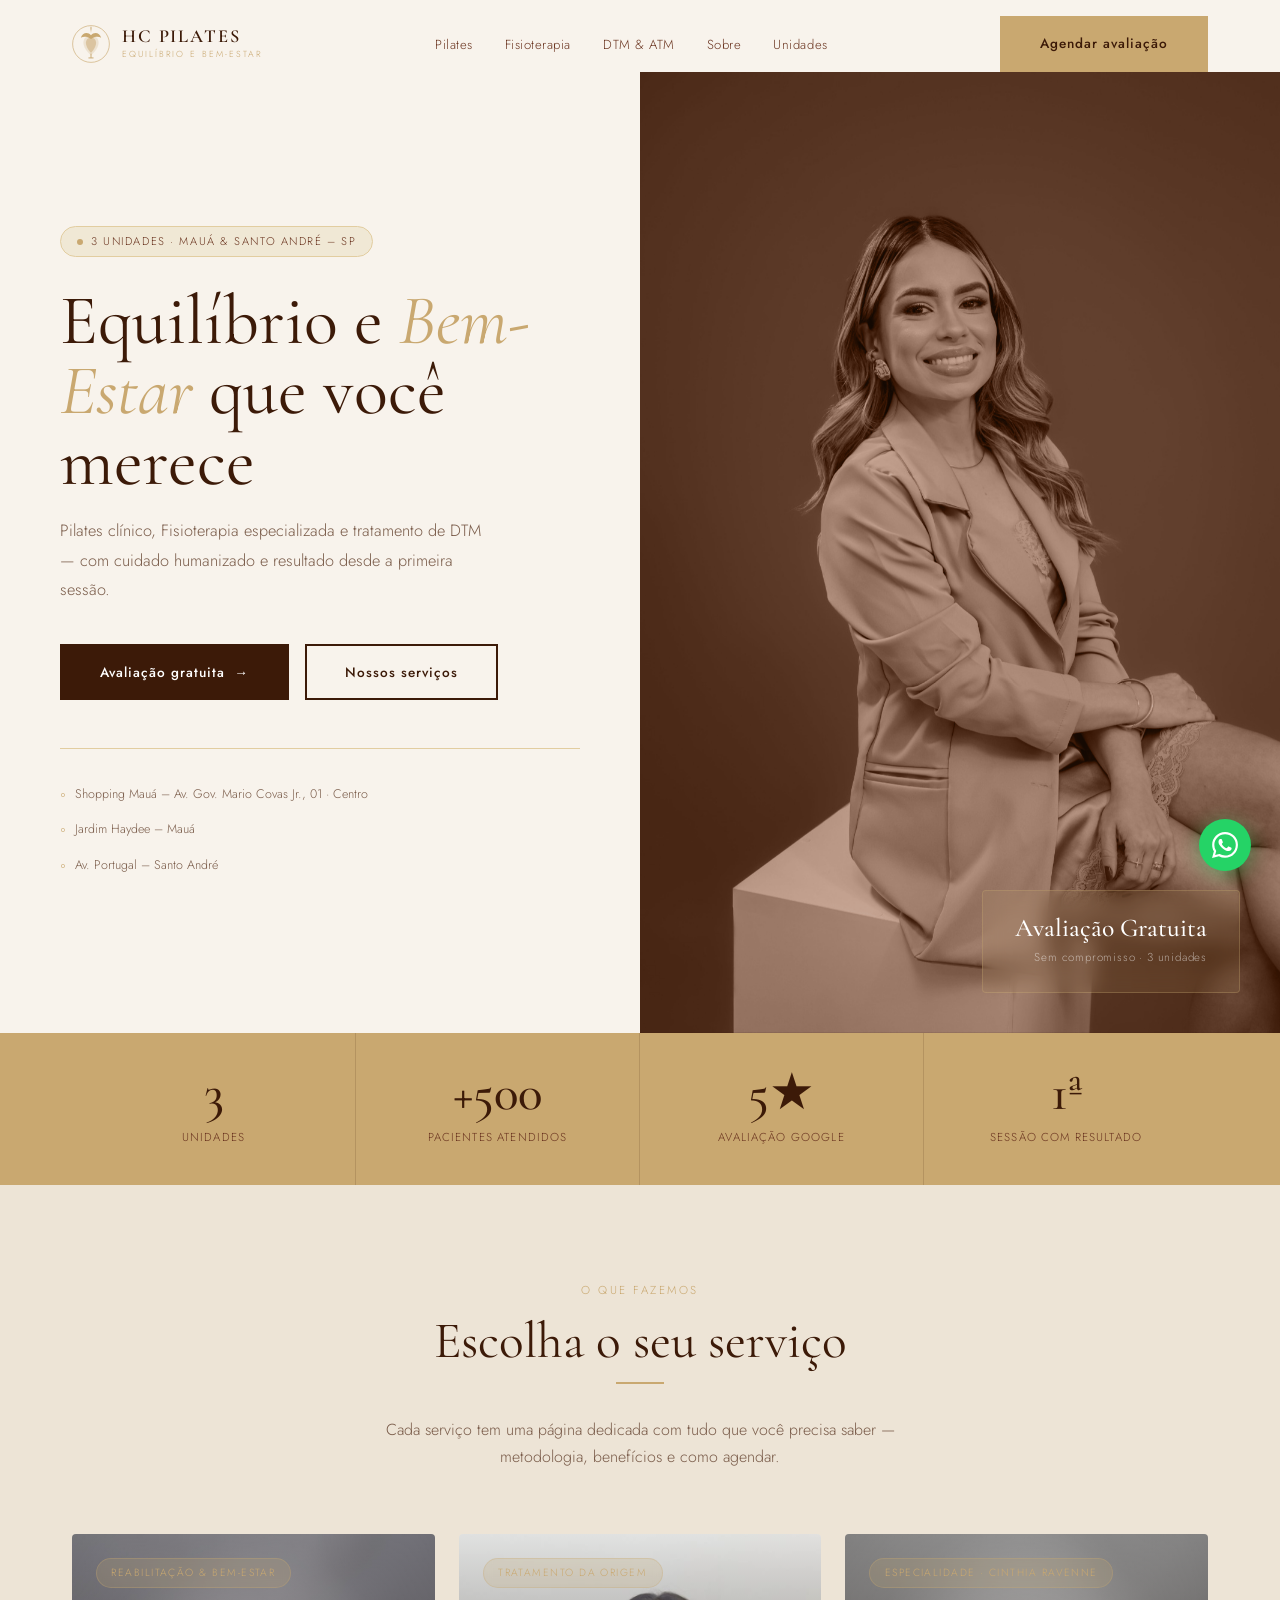
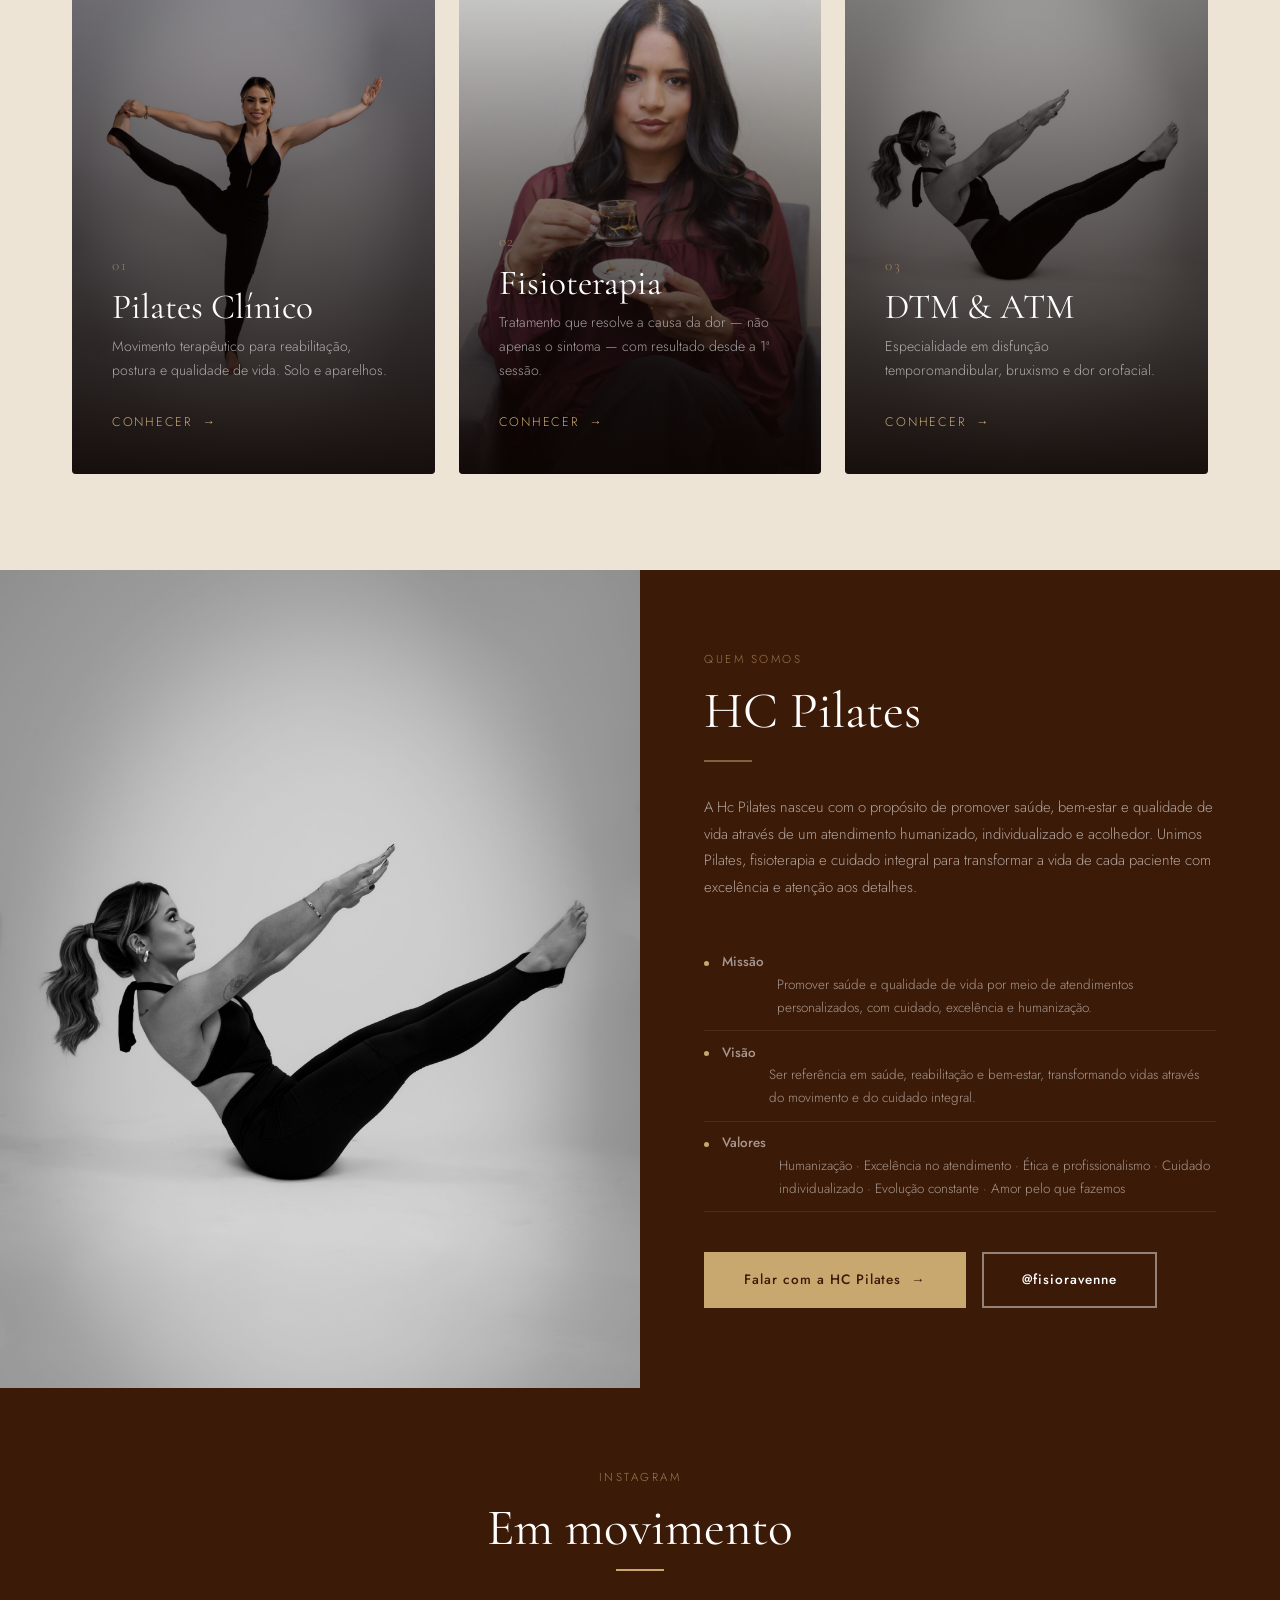
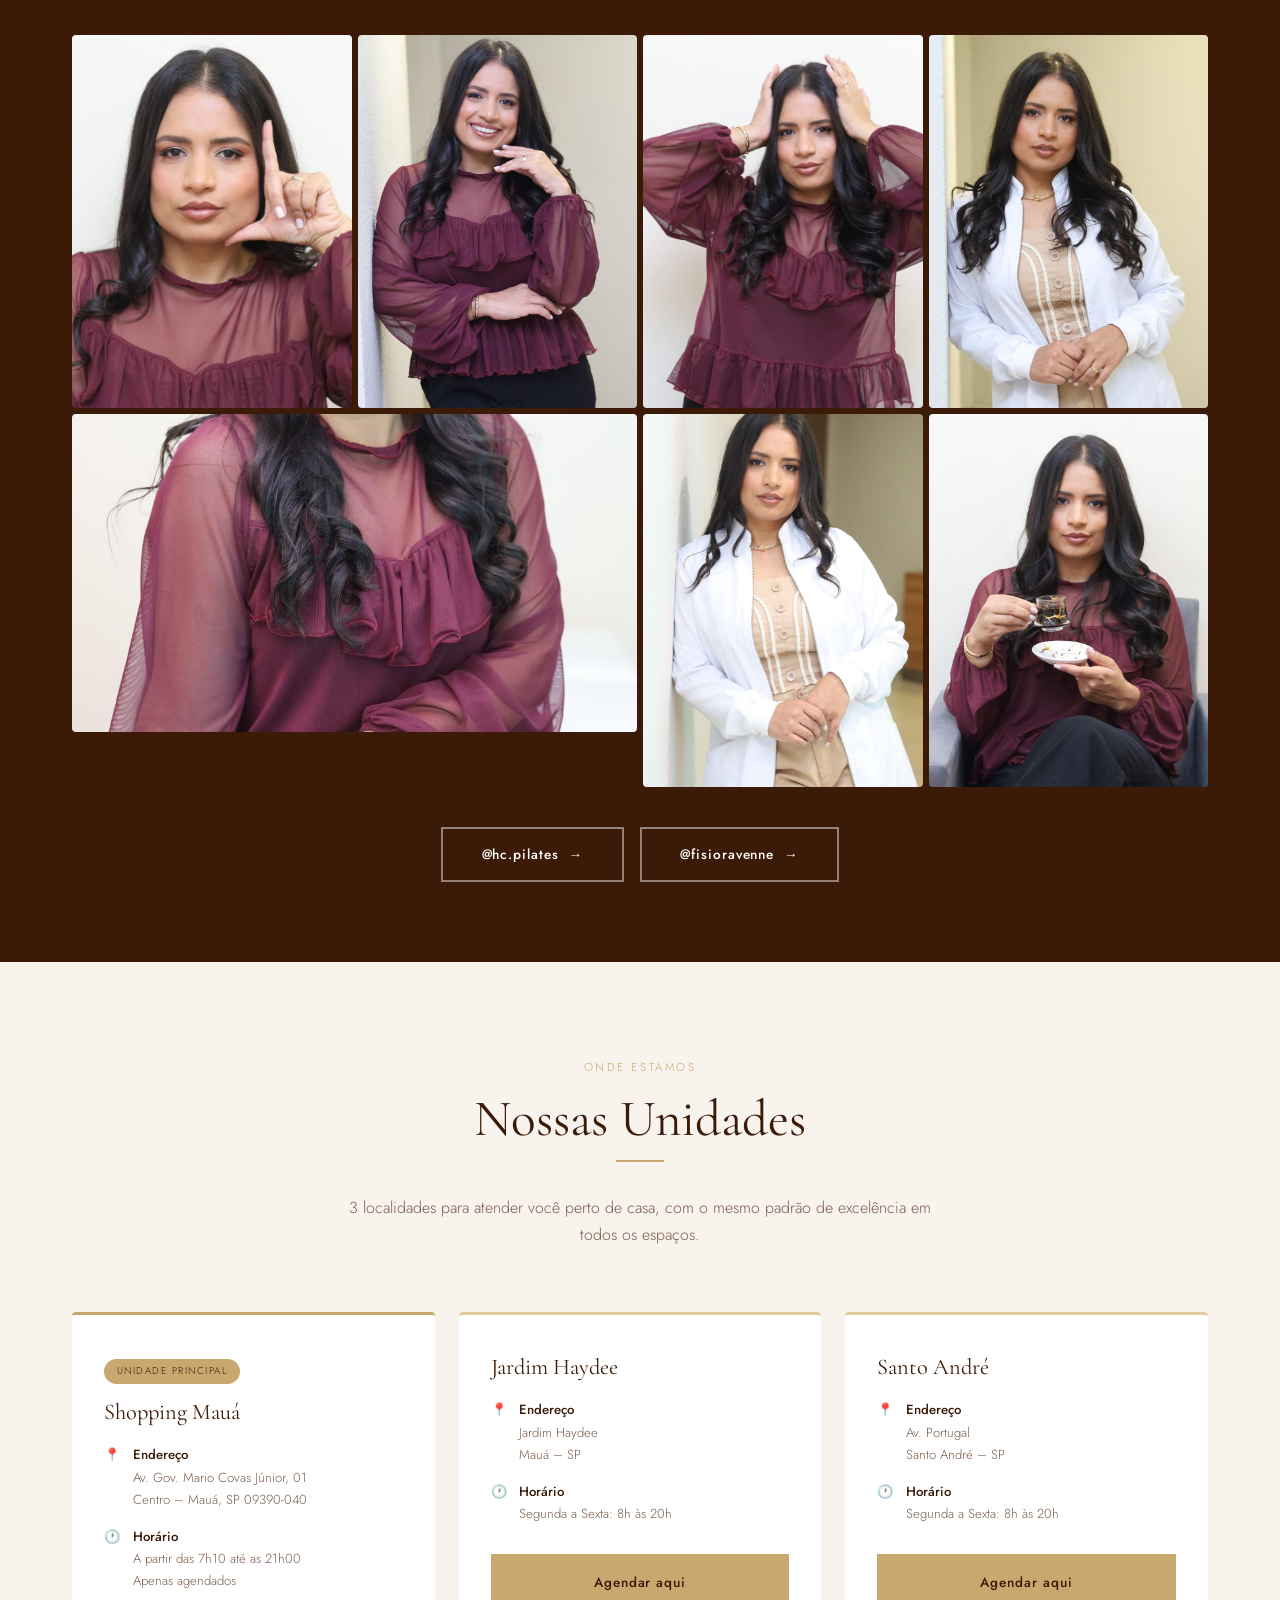
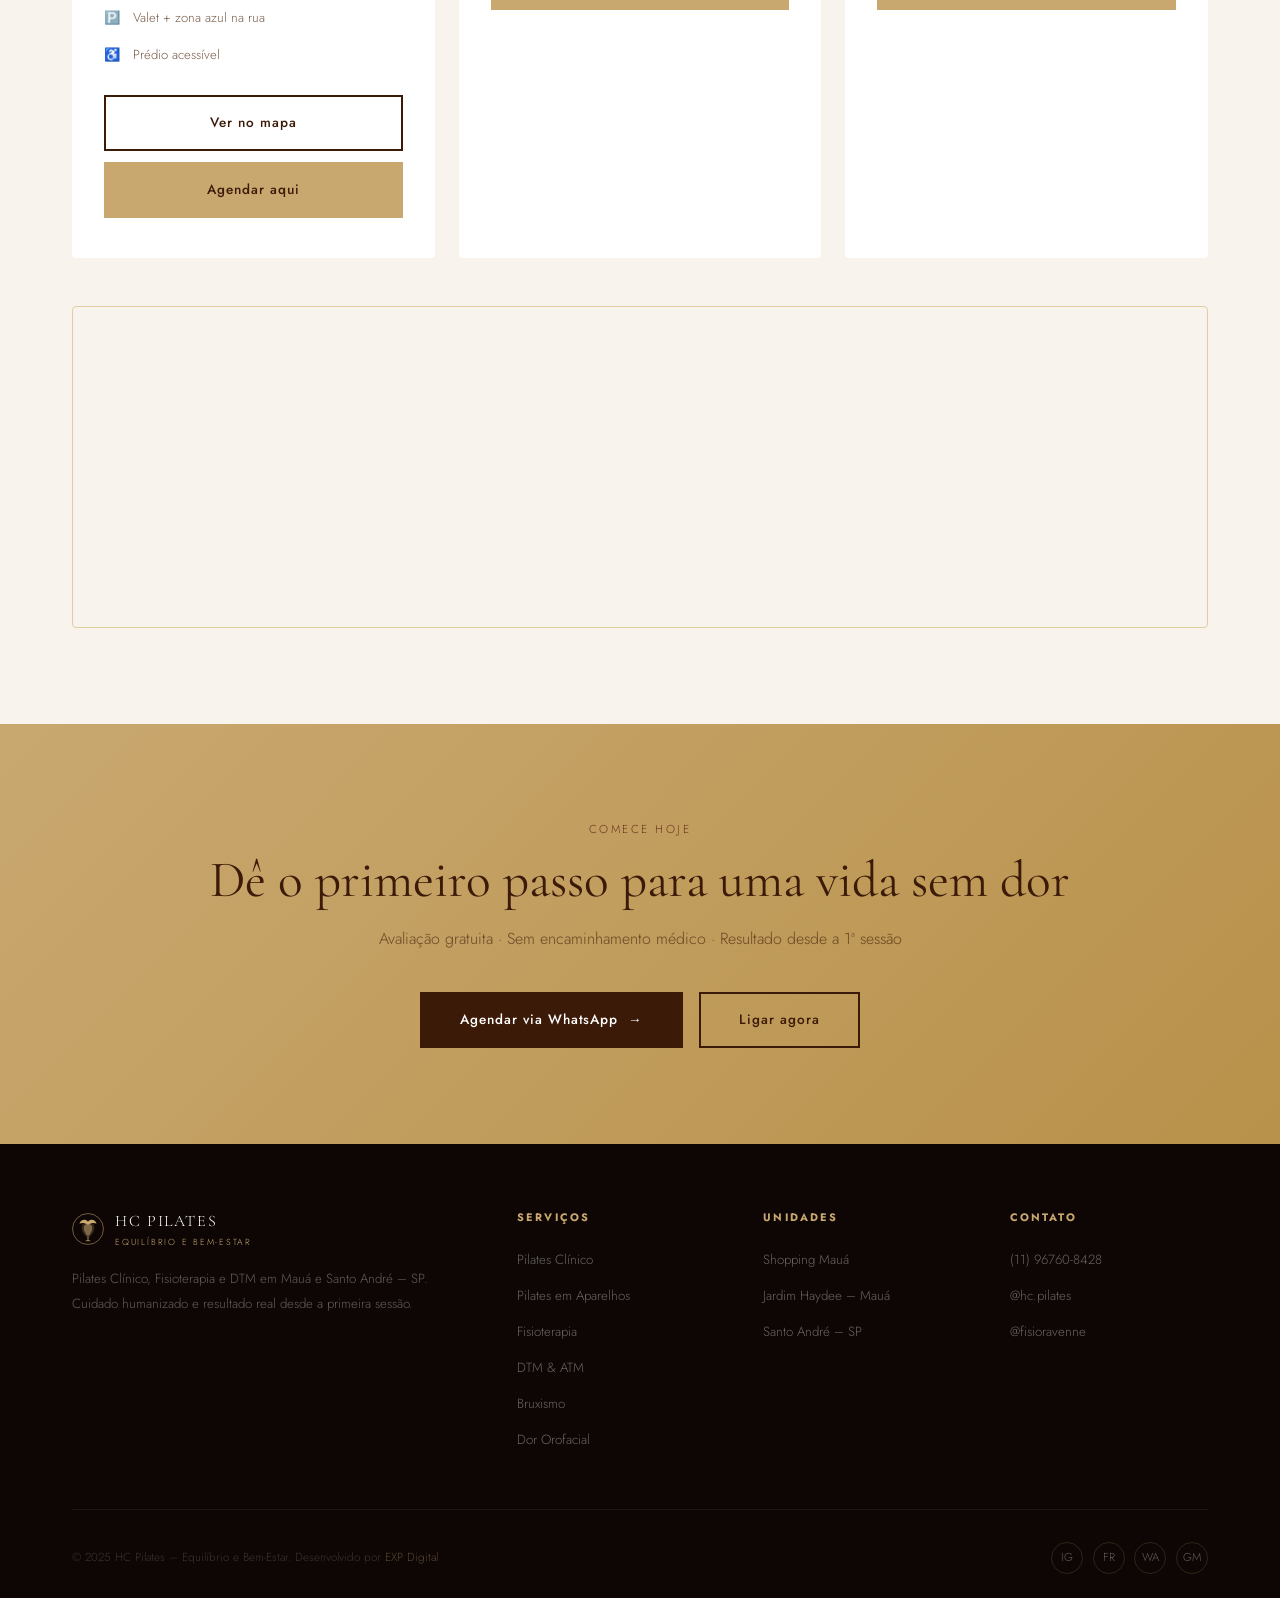
==== index.html @ 1870daf8 "Atualiza textos: Pilates Clínico, Fisio, horários e Quem Somos Co-Authored-By: Claude Sonnet 4.6 <no" ====
<!DOCTYPE html>
<html lang="pt-BR">
<head>
  <meta charset="UTF-8"/>
  <meta name="viewport" content="width=device-width, initial-scale=1.0"/>
  <title>HC Pilates – Equilíbrio e Bem-Estar | Pilates, Fisioterapia e DTM em Mauá e Santo André</title>
  <meta name="description" content="HC Pilates: Pilates clínico, Fisioterapia e tratamento de DTM e Bruxismo. 3 unidades em Mauá (Shopping e Jd. Haydee) e Santo André – SP. Avaliação gratuita."/>
  <meta name="keywords" content="pilates mauá, fisioterapia mauá, DTM mauá, bruxismo mauá, pilates shopping mauá, pilates santo andré"/>
  <link rel="preconnect" href="https://fonts.googleapis.com"/>
  <link rel="preconnect" href="https://fonts.gstatic.com" crossorigin/>
  <link href="https://fonts.googleapis.com/css2?family=Cormorant+Garamond:ital,wght@0,300;0,400;0,600;1,400&family=Jost:wght@300;400;500;600&display=swap" rel="stylesheet"/>
  <link rel="stylesheet" href="style.css"/>
  <style>
    /* HOME HERO — split screen */
    .home-hero {
      min-height: 100vh;
      display: grid;
      grid-template-columns: 1fr 1fr;
      padding-top: 72px;
    }
    .home-hero__left {
      background: var(--cream);
      display: flex;
      align-items: center;
      padding: 4rem 4rem 4rem 0;
    }
    .home-hero__left-inner { max-width: 520px; }
    .home-hero__tag {
      display: inline-flex; align-items: center; gap: .5rem;
      background: var(--gold-pale); border: 1px solid var(--gold-light);
      border-radius: 2rem; padding: .3rem 1rem;
      font-size: .7rem; letter-spacing: .14em; text-transform: uppercase;
      color: var(--brown-mid); margin-bottom: 1.8rem;
    }
    .home-hero__tag::before { content:''; width:6px; height:6px; border-radius:50%; background:var(--gold); flex-shrink:0; }
    .home-hero h1 { color: var(--brown); line-height: 1.0; margin-bottom: 1.2rem; }
    .home-hero h1 em { font-style: italic; color: var(--gold); }
    .home-hero__desc { font-size: 1.02rem; max-width: 440px; margin-bottom: 2.5rem; line-height: 1.8; }
    .home-hero__btns { display: flex; gap: 1rem; flex-wrap: wrap; margin-bottom: 3rem; }
    .home-hero__units {
      padding-top: 2rem;
      border-top: 1px solid var(--gold-light);
      display: flex; flex-direction: column; gap: .5rem;
    }
    .home-hero__unit { font-size: .78rem; color: var(--text-light); display: flex; align-items: center; gap: .6rem; }
    .home-hero__unit::before { content: '◦'; color: var(--gold); font-size: 1rem; }
    .home-hero__right {
      background: var(--brown);
      position: relative;
      overflow: hidden;
    }
    .home-hero__right img {
      width: 100%; height: 100%;
      object-fit: cover;
      object-position: top center;
      opacity: .7;
      mix-blend-mode: luminosity;
    }
    .home-hero__badge {
      position: absolute; bottom: 2.5rem; right: 2.5rem;
      background: rgba(201,168,112,.12);
      backdrop-filter: blur(10px);
      border: 1px solid rgba(201,168,112,.3);
      border-radius: var(--radius);
      padding: 1.4rem 2rem;
      text-align: right;
    }
    .home-hero__badge strong { color: var(--white); display: block; font-family: 'Cormorant Garamond', serif; font-size: 1.6rem; line-height: 1.1; }
    .home-hero__badge span { color: rgba(255,255,255,.55); font-size: .72rem; letter-spacing: .07em; }

    @media(max-width:900px) {
      .home-hero { grid-template-columns: 1fr; min-height: auto; }
      .home-hero__left { padding: 4rem 0 3rem; }
      .home-hero__right { height: 65vw; min-height: 320px; }
    }
  </style>
</head>
<body>

<!-- NAV -->
<nav id="nav">
  <div class="container nav-inner">
    <a href="index.html" class="nav-logo">
      <svg viewBox="0 0 60 60" fill="none" xmlns="http://www.w3.org/2000/svg">
        <circle cx="30" cy="30" r="29" stroke="#C9A870" stroke-width="1"/>
        <path d="M30 48C30 48 18 38 18 28c0-7 5-12 12-12s12 5 12 12c0 10-12 20-12 20z" fill="#C9A870" opacity=".22"/>
        <path d="M30 44c0 0-8-8-8-16 0-5 3.5-8 8-8s8 3 8 8c0 8-8 16-8 16z" fill="#C9A870" opacity=".5"/>
        <path d="M30 16c-5-6-14-4-16 4 4-2 10-2 16 2z" fill="#C9A870"/>
        <path d="M30 16c5-6 14-4 16 4-4-2-10-2-16 2z" fill="#C9A870"/>
        <path d="M30 13c0-5-2-9 0-11 2 2 0 6 0 11z" fill="#C9A870"/>
        <line x1="30" y1="45" x2="30" y2="52" stroke="#C9A870" stroke-width="1.5"/>
        <line x1="26" y1="52" x2="34" y2="52" stroke="#C9A870" stroke-width="1.5"/>
      </svg>
      <div>
        <span class="nav-logo-name">HC PILATES</span>
        <span class="nav-logo-tag">Equilíbrio e Bem-Estar</span>
      </div>
    </a>
    <ul class="nav-links">
      <li><a href="pilates.html"       class="nav-link">Pilates</a></li>
      <li><a href="fisioterapia.html"  class="nav-link">Fisioterapia</a></li>
      <li><a href="dtm-atm.html"       class="nav-link">DTM & ATM</a></li>
      <li><a href="#sobre"             class="nav-link">Sobre</a></li>
      <li><a href="#unidades"          class="nav-link">Unidades</a></li>
    </ul>
    <a href="https://api.whatsapp.com/send/?phone=5511967608428&text=Olá!%20Vim%20pelo%20site%20HC%20Pilates%20e%20gostaria%20de%20agendar%20uma%20avaliação." class="btn btn--gold nav-cta">Agendar avaliação</a>
    <button class="nav-hamburger" id="menuBtn" aria-label="Abrir menu">
      <span></span><span></span><span></span>
    </button>
  </div>
</nav>

<!-- MOBILE MENU -->
<div class="nav-mobile" id="mobileMenu">
  <button class="nav-mobile-close" id="menuClose">✕</button>
  <a href="pilates.html"      class="nav-link">Pilates</a>
  <a href="fisioterapia.html" class="nav-link">Fisioterapia</a>
  <a href="dtm-atm.html"      class="nav-link">DTM & ATM</a>
  <a href="#sobre"            class="nav-link" onclick="document.getElementById('mobileMenu').classList.remove('open')">Sobre</a>
  <a href="#unidades"         class="nav-link" onclick="document.getElementById('mobileMenu').classList.remove('open')">Unidades</a>
  <a href="https://api.whatsapp.com/send/?phone=5511967608428" class="btn btn--gold">Agendar avaliação</a>
</div>


<!-- HERO -->
<div class="home-hero">
  <div class="container" style="display:flex;align-items:center;">
    <div class="home-hero__left-inner">
      <div class="home-hero__tag">3 Unidades · Mauá & Santo André – SP</div>
      <h1>Equilíbrio e <em>Bem-Estar</em> que você merece</h1>
      <p class="home-hero__desc">Pilates clínico, Fisioterapia especializada e tratamento de DTM — com cuidado humanizado e resultado desde a primeira sessão.</p>
      <div class="home-hero__btns">
        <a href="https://api.whatsapp.com/send/?phone=5511967608428&text=Olá!%20Quero%20agendar%20minha%20avaliação%20gratuita%20na%20HC%20Pilates." class="btn btn--dark">Avaliação gratuita <span class="arr">→</span></a>
        <a href="#servicos" class="btn btn--outline">Nossos serviços</a>
      </div>
      <div class="home-hero__units">
        <span class="home-hero__unit">Shopping Mauá – Av. Gov. Mario Covas Jr., 01 · Centro</span>
        <span class="home-hero__unit">Jardim Haydee – Mauá</span>
        <span class="home-hero__unit">Av. Portugal – Santo André</span>
      </div>
    </div>
  </div>
  <div class="home-hero__right">
    <img src="fotos/cinthia-pose-equilíbrio.jpg" alt="Cinthia Ravenne – HC Pilates"/>
    <div class="home-hero__badge">
      <strong>Avaliação Gratuita</strong>
      <span>Sem compromisso · 3 unidades</span>
    </div>
  </div>
</div>


<!-- STATS STRIP -->
<div class="stats-strip">
  <div class="container">
    <div class="stats-inner">
      <div class="stat"><strong>3</strong><span>Unidades</span></div>
      <div class="stat"><strong>+500</strong><span>Pacientes atendidos</span></div>
      <div class="stat"><strong>5★</strong><span>Avaliação Google</span></div>
      <div class="stat"><strong>1ª</strong><span>Sessão com resultado</span></div>
    </div>
  </div>
</div>


<!-- SERVIÇOS -->
<section id="servicos" style="background:var(--cream-dark);">
  <div class="container">
    <div class="sec-header sec-header--center">
      <span class="label">O que fazemos</span>
      <h2>Escolha o seu serviço</h2>
      <div class="divider divider--center"></div>
      <p>Cada serviço tem uma página dedicada com tudo que você precisa saber — metodologia, benefícios e como agendar.</p>
    </div>
    <div class="svc-cards">

      <a href="pilates.html" class="svc-card">
        <div class="svc-card__bg" style="background-image:url('fotos/cinthia-pose-barco-pb.jpg')"></div>
        <div class="svc-card__overlay"></div>
        <span class="svc-card__tag">Reabilitação & Bem-Estar</span>
        <div class="svc-card__body">
          <span class="svc-card__num">01</span>
          <h3>Pilates Clínico</h3>
          <p>Movimento terapêutico para reabilitação, postura e qualidade de vida. Solo e aparelhos.</p>
          <span class="svc-card__cta">Conhecer <span>→</span></span>
        </div>
      </a>

      <a href="fisioterapia.html" class="svc-card">
        <div class="svc-card__bg" style="background-image:url('fotos/cinthia-07.jpg')"></div>
        <div class="svc-card__overlay"></div>
        <span class="svc-card__tag">Tratamento da Origem</span>
        <div class="svc-card__body">
          <span class="svc-card__num">02</span>
          <h3>Fisioterapia</h3>
          <p>Tratamento que resolve a causa da dor — não apenas o sintoma — com resultado desde a 1ª sessão.</p>
          <span class="svc-card__cta">Conhecer <span>→</span></span>
        </div>
      </a>

      <a href="dtm-atm.html" class="svc-card">
        <div class="svc-card__bg" style="background-image:url('fotos/cinthia-retrato-profissional.jpg')"></div>
        <div class="svc-card__overlay"></div>
        <span class="svc-card__tag">Especialidade · Cinthia Ravenne</span>
        <div class="svc-card__body">
          <span class="svc-card__num">03</span>
          <h3>DTM & ATM</h3>
          <p>Especialidade em disfunção temporomandibular, bruxismo e dor orofacial.</p>
          <span class="svc-card__cta">Conhecer <span>→</span></span>
        </div>
      </a>

    </div>
  </div>
</section>


<!-- QUEM SOMOS -->
<section id="sobre" style="padding:0;">
  <div class="about-split">
    <div class="about-split__photo" style="background-image:url('fotos/cinthia-retrato-profissional.jpg'); min-height:600px;"></div>
    <div class="about-split__text">
      <span class="label">Quem somos</span>
      <h2>HC Pilates</h2>
      <div class="divider divider--white"></div>
      <p>A Hc Pilates nasceu com o propósito de promover saúde, bem-estar e qualidade de vida através de um atendimento humanizado, individualizado e acolhedor. Unimos Pilates, fisioterapia e cuidado integral para transformar a vida de cada paciente com excelência e atenção aos detalhes.</p>
      <div class="about-split__creds">
        <div class="cred"><strong>Missão</strong><br/>Promover saúde e qualidade de vida por meio de atendimentos personalizados, com cuidado, excelência e humanização.</div>
        <div class="cred"><strong>Visão</strong><br/>Ser referência em saúde, reabilitação e bem-estar, transformando vidas através do movimento e do cuidado integral.</div>
        <div class="cred"><strong>Valores</strong><br/>Humanização · Excelência no atendimento · Ética e profissionalismo · Cuidado individualizado · Evolução constante · Amor pelo que fazemos</div>
      </div>
      <div class="about-split__btns">
        <a href="https://api.whatsapp.com/send/?phone=5511967608428&text=Olá!%20Quero%20saber%20mais%20sobre%20a%20HC%20Pilates." class="btn btn--gold">Falar com a HC Pilates <span class="arr">→</span></a>
        <a href="https://www.instagram.com/fisioravenne/" target="_blank" class="btn btn--outline-white">@fisioravenne</a>
      </div>
    </div>
  </div>
</section>


<!-- GALERIA -->
<section style="background:var(--brown); padding:5rem 0;">
  <div class="container">
    <div class="sec-header sec-header--center sec-header--white">
      <span class="label">Instagram</span>
      <h2>Em movimento</h2>
      <div class="divider divider--center"></div>
    </div>
    <div class="gallery-grid">
      <div class="g-item"><img src="fotos/cinthia-01.jpg" alt="HC Pilates"/></div>
      <div class="g-item"><img src="fotos/cinthia-02.jpg" alt="HC Pilates"/></div>
      <div class="g-item"><img src="fotos/cinthia-03.jpg" alt="HC Pilates"/></div>
      <div class="g-item"><img src="fotos/cinthia-04.jpg" alt="HC Pilates"/></div>
      <div class="g-item g-item--wide"><img src="fotos/cinthia-05.jpg" alt="HC Pilates"/></div>
      <div class="g-item"><img src="fotos/cinthia-06.jpg" alt="HC Pilates"/></div>
      <div class="g-item"><img src="fotos/cinthia-07.jpg" alt="HC Pilates"/></div>
    </div>
    <div style="text-align:center;margin-top:2.5rem;display:flex;justify-content:center;gap:1rem;flex-wrap:wrap;">
      <a href="https://www.instagram.com/hc.pilates/" target="_blank" class="btn btn--outline-white">@hc.pilates <span class="arr">→</span></a>
      <a href="https://www.instagram.com/fisioravenne/" target="_blank" class="btn btn--outline-white">@fisioravenne <span class="arr">→</span></a>
    </div>
  </div>
</section>


<!-- UNIDADES -->
<section id="unidades" style="background:var(--cream);">
  <div class="container">
    <div class="sec-header sec-header--center">
      <span class="label">Onde estamos</span>
      <h2>Nossas Unidades</h2>
      <div class="divider divider--center"></div>
      <p>3 localidades para atender você perto de casa, com o mesmo padrão de excelência em todos os espaços.</p>
    </div>
    <div class="units-grid">

      <div class="unit-card unit-card--main">
        <div class="unit-badge">Unidade Principal</div>
        <h3>Shopping Mauá</h3>
        <div class="unit-detail">
          <span class="unit-detail-icon">📍</span>
          <div>
            <strong>Endereço</strong>
            <span>Av. Gov. Mario Covas Júnior, 01<br/>Centro – Mauá, SP  09390-040</span>
          </div>
        </div>
        <div class="unit-detail">
          <span class="unit-detail-icon">🕐</span>
          <div><strong>Horário</strong><span>A partir das 7h10 até as 21h00<br/>Apenas agendados</span></div>
        </div>
        <div class="unit-detail">
          <span class="unit-detail-icon">🅿️</span>
          <div><span>Valet + zona azul na rua</span></div>
        </div>
        <div class="unit-detail">
          <span class="unit-detail-icon">♿</span>
          <div><span>Prédio acessível</span></div>
        </div>
        <div class="unit-btns">
          <a href="https://www.google.com/maps?q=Av.+Gov.+Mario+Covas+J%C3%BAnior,+01+-+Centro,+Mau%C3%A1+-+SP,+09390-040" target="_blank" class="btn btn--outline">Ver no mapa</a>
          <a href="https://api.whatsapp.com/send/?phone=5511967608428&text=Olá!%20Quero%20agendar%20na%20unidade%20Shopping%20Mauá." class="btn btn--gold">Agendar aqui</a>
        </div>
      </div>

      <div class="unit-card">
        <h3>Jardim Haydee</h3>
        <div class="unit-detail">
          <span class="unit-detail-icon">📍</span>
          <div><strong>Endereço</strong><span>Jardim Haydee<br/>Mauá – SP</span></div>
        </div>
        <div class="unit-detail">
          <span class="unit-detail-icon">🕐</span>
          <div><strong>Horário</strong><span>Segunda a Sexta: 8h às 20h</span></div>
        </div>
        <div class="unit-btns">
          <a href="https://api.whatsapp.com/send/?phone=5511967608428&text=Olá!%20Quero%20agendar%20na%20unidade%20Jardim%20Haydee%20-%20Mauá." class="btn btn--gold">Agendar aqui</a>
        </div>
      </div>

      <div class="unit-card">
        <h3>Santo André</h3>
        <div class="unit-detail">
          <span class="unit-detail-icon">📍</span>
          <div><strong>Endereço</strong><span>Av. Portugal<br/>Santo André – SP</span></div>
        </div>
        <div class="unit-detail">
          <span class="unit-detail-icon">🕐</span>
          <div><strong>Horário</strong><span>Segunda a Sexta: 8h às 20h</span></div>
        </div>
        <div class="unit-btns">
          <a href="https://api.whatsapp.com/send/?phone=5511967608428&text=Olá!%20Quero%20agendar%20na%20unidade%20de%20Santo%20André." class="btn btn--gold">Agendar aqui</a>
        </div>
      </div>

    </div>

    <!-- Mapa -->
    <div style="margin-top:3rem;border-radius:var(--radius);overflow:hidden;border:1px solid var(--gold-light);">
      <iframe src="https://www.google.com/maps/embed?pb=!1m18!1m12!1m3!1d3653.5!2d-46.4617!3d-23.6675!2m3!1f0!2f0!3f0!3m2!1i1024!2i768!4f13.1!3m3!1m2!1s0x94ce64bc3d8a0001%3A0x0!2sAv.+Gov.+Mario+Covas+J%C3%BAnior%2C+01+-+Centro%2C+Mau%C3%A1+-+SP!5e0!3m2!1spt-BR!2sbr!4v1620000000000!5m2!1spt-BR!2sbr"
        width="100%" height="320" style="border:none;display:block;" allowfullscreen loading="lazy" title="HC Pilates – Shopping Mauá"></iframe>
    </div>
  </div>
</section>


<!-- CTA -->
<div class="cta-banner cta-banner--gold">
  <div class="container">
    <span class="label" style="color:var(--brown-mid);text-align:center;display:block;">Comece hoje</span>
    <h2>Dê o primeiro passo para uma vida sem dor</h2>
    <p>Avaliação gratuita · Sem encaminhamento médico · Resultado desde a 1ª sessão</p>
    <div class="cta-btns">
      <a href="https://api.whatsapp.com/send/?phone=5511967608428&text=Olá!%20Quero%20agendar%20minha%20avaliação%20gratuita%20na%20HC%20Pilates." class="btn btn--dark">Agendar via WhatsApp <span class="arr">→</span></a>
      <a href="tel:+5511967608428" class="btn btn--outline">Ligar agora</a>
    </div>
  </div>
</div>


<!-- FOOTER -->
<footer>
  <div class="container">
    <div class="footer-top">
      <div class="footer-brand">
        <div style="display:flex;align-items:center;gap:.7rem;">
          <svg width="32" height="32" viewBox="0 0 60 60" fill="none"><circle cx="30" cy="30" r="29" stroke="#C9A870" stroke-width="1"/><path d="M30 48C30 48 18 38 18 28c0-7 5-12 12-12s12 5 12 12c0 10-12 20-12 20z" fill="#C9A870" opacity=".22"/><path d="M30 44c0 0-8-8-8-16 0-5 3.5-8 8-8s8 3 8 8c0 8-8 16-8 16z" fill="#C9A870" opacity=".5"/><path d="M30 16c-5-6-14-4-16 4 4-2 10-2 16 2z" fill="#C9A870"/><path d="M30 16c5-6 14-4 16 4-4-2-10-2-16 2z" fill="#C9A870"/><line x1="30" y1="45" x2="30" y2="52" stroke="#C9A870" stroke-width="1.5"/><line x1="26" y1="52" x2="34" y2="52" stroke="#C9A870" stroke-width="1.5"/></svg>
          <div>
            <div style="font-family:'Cormorant Garamond',serif;font-size:1rem;color:var(--white);letter-spacing:.1em;">HC PILATES</div>
            <div style="font-size:.55rem;letter-spacing:.2em;color:var(--gold);text-transform:uppercase;">Equilíbrio e Bem-Estar</div>
          </div>
        </div>
        <p>Pilates Clínico, Fisioterapia e DTM em Mauá e Santo André – SP. Cuidado humanizado e resultado real desde a primeira sessão.</p>
      </div>
      <div class="footer-col">
        <h5>Serviços</h5>
        <ul>
          <li><a href="pilates.html">Pilates Clínico</a></li>
          <li><a href="pilates.html">Pilates em Aparelhos</a></li>
          <li><a href="fisioterapia.html">Fisioterapia</a></li>
          <li><a href="dtm-atm.html">DTM & ATM</a></li>
          <li><a href="dtm-atm.html">Bruxismo</a></li>
          <li><a href="dtm-atm.html">Dor Orofacial</a></li>
        </ul>
      </div>
      <div class="footer-col">
        <h5>Unidades</h5>
        <ul>
          <li><a href="#unidades">Shopping Mauá</a></li>
          <li><a href="#unidades">Jardim Haydee – Mauá</a></li>
          <li><a href="#unidades">Santo André – SP</a></li>
        </ul>
      </div>
      <div class="footer-col">
        <h5>Contato</h5>
        <ul>
          <li><a href="https://api.whatsapp.com/send/?phone=5511967608428">(11) 96760-8428</a></li>
          <li><a href="https://www.instagram.com/hc.pilates/" target="_blank">@hc.pilates</a></li>
          <li><a href="https://www.instagram.com/fisioravenne/" target="_blank">@fisioravenne</a></li>
        </ul>
      </div>
    </div>
    <div class="footer-bottom">
      <p>© 2025 HC Pilates – Equilíbrio e Bem-Estar. Desenvolvido por <a href="#" style="color:rgba(201,168,112,.4);">EXP Digital</a></p>
      <div class="footer-socials">
        <a href="https://www.instagram.com/hc.pilates/" target="_blank" class="fsoc">IG</a>
        <a href="https://www.instagram.com/fisioravenne/" target="_blank" class="fsoc">FR</a>
        <a href="https://api.whatsapp.com/send/?phone=5511967608428" target="_blank" class="fsoc">WA</a>
        <a href="https://www.google.com/maps?q=Av.+Gov.+Mario+Covas+J%C3%BAnior,+01" target="_blank" class="fsoc">GM</a>
      </div>
    </div>
  </div>
</footer>

<!-- WHATSAPP FLOAT -->
<a href="https://api.whatsapp.com/send/?phone=5511967608428&text=Olá!%20Vim%20pelo%20site%20HC%20Pilates." class="wa-btn" target="_blank" title="WhatsApp HC Pilates">
  <svg viewBox="0 0 24 24" xmlns="http://www.w3.org/2000/svg"><path d="M17.472 14.382c-.297-.149-1.758-.867-2.03-.967-.273-.099-.471-.148-.67.15-.197.297-.767.966-.94 1.164-.173.199-.347.223-.644.075-.297-.15-1.255-.463-2.39-1.475-.883-.788-1.48-1.761-1.653-2.059-.173-.297-.018-.458.13-.606.134-.133.298-.347.446-.52.149-.174.198-.298.298-.497.099-.198.05-.371-.025-.52-.075-.149-.669-1.612-.916-2.207-.242-.579-.487-.5-.669-.51-.173-.008-.371-.01-.57-.01-.198 0-.52.074-.792.372-.272.297-1.04 1.016-1.04 2.479 0 1.462 1.065 2.875 1.213 3.074.149.198 2.096 3.2 5.077 4.487.709.306 1.262.489 1.694.625.712.227 1.36.195 1.871.118.571-.085 1.758-.719 2.006-1.413.248-.694.248-1.289.173-1.413-.074-.124-.272-.198-.57-.347m-5.421 7.403h-.004a9.87 9.87 0 01-5.031-1.378l-.361-.214-3.741.982.998-3.648-.235-.374a9.86 9.86 0 01-1.51-5.26c.001-5.45 4.436-9.884 9.888-9.884 2.64 0 5.122 1.03 6.988 2.898a9.825 9.825 0 012.893 6.994c-.003 5.45-4.437 9.884-9.885 9.884m8.413-18.297A11.815 11.815 0 0012.05 0C5.495 0 .16 5.335.157 11.892c0 2.096.547 4.142 1.588 5.945L.057 24l6.305-1.654a11.882 11.882 0 005.683 1.448h.005c6.554 0 11.89-5.335 11.893-11.893a11.821 11.821 0 00-3.48-8.413Z"/></svg>
</a>

<script>
  const nav = document.getElementById('nav');
  window.addEventListener('scroll', () => nav.classList.toggle('scrolled', scrollY > 60));
  document.getElementById('menuBtn').addEventListener('click', () => document.getElementById('mobileMenu').classList.add('open'));
  document.getElementById('menuClose').addEventListener('click', () => document.getElementById('mobileMenu').classList.remove('open'));
  document.querySelectorAll('a[href^="#"]').forEach(a => a.addEventListener('click', e => {
    const t = document.querySelector(a.getAttribute('href'));
    if (t) { e.preventDefault(); t.scrollIntoView({ behavior:'smooth' }); }
  }));
</script>

<script type="application/ld+json">
{"@context":"https://schema.org","@type":"HealthAndBeautyBusiness","name":"HC Pilates","description":"Pilates Clínico, Fisioterapia e DTM em Mauá e Santo André","url":"https://hcpilates.com.br","telephone":"+5511967608428","address":{"@type":"PostalAddress","streetAddress":"Av. Gov. Mario Covas Júnior, 01","addressLocality":"Mauá","addressRegion":"SP","postalCode":"09390-040","addressCountry":"BR"},"sameAs":["https://www.instagram.com/hc.pilates/","https://www.instagram.com/fisioravenne/"]}
</script>
</body>
</html>
---- style.css ----
/* ============================================================
   HC PILATES — Design System Compartilhado
   EXP Digital · 2025
   ============================================================ */

/* === RESET === */
*, *::before, *::after { box-sizing: border-box; margin: 0; padding: 0; }
html { scroll-behavior: smooth; }
body { font-family: 'Jost', sans-serif; background: #F8F3EC; color: #2A1506; line-height: 1.7; font-weight: 300; -webkit-font-smoothing: antialiased; }
img { display: block; max-width: 100%; }
a { text-decoration: none; }
ul { list-style: none; }
button { border: none; background: none; cursor: pointer; }

/* === TOKENS === */
:root {
  --cream:        #F8F3EC;
  --cream-dark:   #EDE4D6;
  --brown:        #3C1A08;
  --brown-mid:    #6B3520;
  --gold:         #C9A870;
  --gold-light:   #E2CDA0;
  --gold-pale:    #F0E8D5;
  --white:        #FFFFFF;
  --black:        #0D0604;
  --text:         #2A1506;
  --text-light:   #7A5C4A;
  --text-mid:     #5A3A28;
  --dtm:          #8B6B5A;
  --radius:       4px;
  --radius-lg:    12px;
  --shadow:       0 8px 40px rgba(60,26,8,.10);
  --shadow-sm:    0 2px 16px rgba(60,26,8,.07);
  --ease:         cubic-bezier(.4,0,.2,1);
}

/* === TYPOGRAPHY === */
h1,h2,h3,h4 { font-family:'Cormorant Garamond',serif; line-height:1.1; font-weight:400; }
h1 { font-size: clamp(3rem,5.5vw,5.5rem); }
h2 { font-size: clamp(2.2rem,4vw,3.5rem); }
h3 { font-size: clamp(1.5rem,2.5vw,2.2rem); }
h4 { font-size: clamp(1.1rem,1.8vw,1.4rem); }
p  { font-size: 1rem; color: var(--text-light); }
strong { font-weight: 500; }

.label {
  font-family: 'Jost', sans-serif;
  font-size: .72rem;
  letter-spacing: .22em;
  text-transform: uppercase;
  color: var(--gold);
  display: block;
  margin-bottom: .8rem;
}
.divider { width: 48px; height: 2px; background: var(--gold); margin: .8rem 0 2rem; }
.divider--center { margin-left: auto; margin-right: auto; }
.divider--white { background: rgba(201,168,112,.5); }

/* === LAYOUT === */
.container      { max-width: 1200px; margin: 0 auto; padding: 0 2rem; }
.container--wide { max-width: 1440px; margin: 0 auto; padding: 0 2rem; }
section         { padding: 6rem 0; }

/* === BUTTONS === */
.btn {
  display: inline-flex;
  align-items: center;
  gap: .6rem;
  padding: .9rem 2.4rem;
  font-family: 'Jost', sans-serif;
  font-size: .85rem;
  font-weight: 500;
  letter-spacing: .07em;
  border-radius: 0;
  cursor: pointer;
  transition: all .28s var(--ease);
  white-space: nowrap;
  border: 2px solid transparent;
}
.btn .arr { transition: transform .28s var(--ease); display: inline-block; }
.btn:hover .arr { transform: translateX(5px); }

.btn--dark    { background: var(--brown); color: var(--white); border-color: var(--brown); }
.btn--dark:hover { background: var(--brown-mid); border-color: var(--brown-mid); }

.btn--gold    { background: var(--gold); color: var(--brown); border-color: var(--gold); }
.btn--gold:hover { background: var(--gold-light); border-color: var(--gold-light); }

.btn--outline { background: transparent; color: var(--brown); border-color: var(--brown); }
.btn--outline:hover { background: var(--brown); color: var(--white); }

.btn--outline-gold { background: transparent; color: var(--gold); border-color: var(--gold); }
.btn--outline-gold:hover { background: var(--gold); color: var(--brown); }

.btn--outline-white { background: transparent; color: var(--white); border-color: rgba(255,255,255,.45); }
.btn--outline-white:hover { background: rgba(255,255,255,.1); border-color: rgba(255,255,255,.8); }

.btn--dtm { background: var(--dtm); color: var(--white); border-color: var(--dtm); }
.btn--dtm:hover { background: #7A5A48; border-color: #7A5A48; }

/* === NAVIGATION === */
#nav {
  position: fixed; top: 0; left: 0; right: 0; z-index: 1000;
  padding: 1rem 0;
  transition: background .35s var(--ease), box-shadow .35s var(--ease);
}
#nav.scrolled {
  background: rgba(248,243,236,.96);
  backdrop-filter: blur(12px);
  box-shadow: 0 1px 0 var(--gold-light);
}
#nav.nav--dark-init { background: transparent; }
#nav.nav--dark-init .nav-link    { color: rgba(255,255,255,.7); }
#nav.nav--dark-init .nav-link:hover { color: var(--white); }
#nav.nav--dark-init .nav-logo-name  { color: var(--white); }
#nav.nav--dark-init .nav-logo-tag   { color: rgba(201,168,112,.7); }
#nav.nav--dark-init .nav-hamburger span { background: var(--white); }

.nav-inner  { display: flex; align-items: center; justify-content: space-between; gap: 1.5rem; }
.nav-logo   { display: flex; align-items: center; gap: .75rem; }
.nav-logo svg { width: 38px; height: 38px; flex-shrink: 0; }
.nav-logo-name { font-family:'Cormorant Garamond',serif; font-size:1.15rem; font-weight:600; color:var(--brown); letter-spacing:.1em; display:block; line-height:1.1; }
.nav-logo-tag  { font-size:.55rem; letter-spacing:.22em; color:var(--gold); text-transform:uppercase; display:block; }
.nav-links  { display:flex; align-items:center; gap:2rem; }
.nav-link   { font-size:.82rem; color:var(--brown-mid); letter-spacing:.04em; position:relative; padding-bottom:3px; transition:color .2s; }
.nav-link::after { content:''; position:absolute; bottom:0; left:0; width:0; height:1px; background:var(--gold); transition:width .25s var(--ease); }
.nav-link:hover  { color:var(--brown); }
.nav-link:hover::after { width:100%; }
.nav-link.active { color:var(--brown); }
.nav-link.active::after { width:100%; }
.nav-cta    { flex-shrink:0; }
.nav-hamburger { display:none; flex-direction:column; gap:5px; padding:4px; }
.nav-hamburger span { display:block; width:22px; height:1.5px; background:var(--brown); transition:all .3s; }
.nav-mobile { display:none; position:fixed; top:0; left:0; right:0; bottom:0; background:var(--cream); z-index:999; flex-direction:column; align-items:center; justify-content:center; gap:2.5rem; }
.nav-mobile.open { display:flex; }
.nav-mobile .nav-link { font-size:1.8rem; font-family:'Cormorant Garamond',serif; color:var(--brown); }
.nav-mobile-close { position:absolute; top:1.5rem; right:2rem; font-size:1.5rem; color:var(--brown); }

/* === PAGE HERO (subpáginas) === */
.page-hero {
  min-height: 65vh;
  display: flex;
  align-items: flex-end;
  padding-top: 72px;
  position: relative;
  overflow: hidden;
}
.page-hero__bg { position:absolute; inset:0; background-size:cover; background-position:center; }
.page-hero__overlay {
  position:absolute; inset:0;
  background: linear-gradient(to top, rgba(12,4,1,.90) 0%, rgba(12,4,1,.55) 50%, rgba(12,4,1,.2) 100%);
}
.page-hero__content { position:relative; z-index:1; padding:5rem 0; max-width:720px; }
.page-hero .label  { color:rgba(201,168,112,.75); }
.page-hero h1      { color:var(--white); margin-bottom:1rem; }
.page-hero .lead   { color:rgba(255,255,255,.7); font-size:1.1rem; max-width:540px; margin-bottom:2.5rem; line-height:1.7; }
.page-hero__btns   { display:flex; gap:1rem; flex-wrap:wrap; }
.page-hero__scroll { position:absolute; bottom:2.5rem; right:0; display:flex; align-items:center; gap:.6rem; color:rgba(255,255,255,.4); font-size:.72rem; letter-spacing:.12em; text-transform:uppercase; }

/* === SECTION HEADER === */
.sec-header { margin-bottom:4rem; }
.sec-header--center { text-align:center; }
.sec-header--center .divider { margin-left:auto; margin-right:auto; }
.sec-header h2 { color:var(--brown); }
.sec-header p   { max-width:600px; margin-top:.8rem; }
.sec-header--center p { margin-left:auto; margin-right:auto; }
.sec-header--white h2 { color:var(--white); }
.sec-header--white .label { color:rgba(201,168,112,.7); }

/* === SERVICE CARDS (home) === */
.svc-cards { display:grid; grid-template-columns:repeat(3,1fr); gap:1.5rem; }
.svc-card {
  position:relative; height:540px;
  border-radius:var(--radius);
  overflow:hidden;
  display:flex; align-items:flex-end;
  transition:transform .4s var(--ease), box-shadow .4s;
}
.svc-card:hover { transform:translateY(-6px); box-shadow:0 20px 60px rgba(12,4,1,.25); }
.svc-card__bg {
  position:absolute; inset:0;
  background-size:cover; background-position:center top;
  transition:transform .6s ease;
}
.svc-card:hover .svc-card__bg { transform:scale(1.05); }
.svc-card__overlay {
  position:absolute; inset:0;
  background:linear-gradient(to top, rgba(12,4,1,.92) 0%, rgba(12,4,1,.5) 55%, rgba(12,4,1,.1) 100%);
}
.svc-card__body { position:relative; z-index:1; padding:2.5rem; width:100%; }
.svc-card__num  { font-family:'Cormorant Garamond',serif; color:rgba(201,168,112,.6); font-size:.95rem; letter-spacing:.1em; display:block; margin-bottom:.6rem; }
.svc-card h3    { color:var(--white); font-size:2.2rem; margin-bottom:.6rem; line-height:1.05; }
.svc-card p     { color:rgba(255,255,255,.6); font-size:.88rem; margin-bottom:1.5rem; }
.svc-card__cta  { display:inline-flex; align-items:center; gap:.6rem; color:var(--gold); font-size:.78rem; letter-spacing:.14em; text-transform:uppercase; transition:gap .25s; }
.svc-card:hover .svc-card__cta { gap:1.1rem; }
.svc-card__tag {
  position:absolute; top:1.5rem; left:1.5rem; z-index:1;
  font-size:.65rem; letter-spacing:.14em; text-transform:uppercase;
  background:rgba(201,168,112,.2); backdrop-filter:blur(4px);
  border:1px solid rgba(201,168,112,.3);
  color:var(--gold); padding:.3rem .9rem; border-radius:2rem;
}

/* === ABOUT SPLIT (home) === */
.about-split { display:grid; grid-template-columns:1fr 1fr; min-height:620px; }
.about-split__photo { background-size:cover; background-position:center top; }
.about-split__text  { background:var(--brown); padding:5rem 4rem; display:flex; flex-direction:column; justify-content:center; }
.about-split__text .label { color:rgba(201,168,112,.65); }
.about-split__text h2 { color:var(--white); margin-bottom:.5rem; }
.about-split__text p  { color:rgba(255,255,255,.6); font-size:.93rem; margin-bottom:1rem; line-height:1.8; }
.about-split__creds  { margin:1.5rem 0 2.5rem; }
.cred { display:flex; align-items:flex-start; gap:.8rem; padding:.65rem 0; border-bottom:1px solid rgba(201,168,112,.12); font-size:.84rem; color:rgba(255,255,255,.55); }
.cred::before { content:''; flex-shrink:0; width:5px; height:5px; border-radius:50%; background:var(--gold); margin-top:.6rem; }
.about-split__btns { display:flex; gap:1rem; flex-wrap:wrap; }

/* === STATS STRIP === */
.stats-strip { background:var(--gold); }
.stats-inner { display:grid; grid-template-columns:repeat(4,1fr); }
.stat { padding:2.2rem 1rem; text-align:center; border-right:1px solid rgba(60,26,8,.15); }
.stat:last-child { border-right:none; }
.stat strong { display:block; font-family:'Cormorant Garamond',serif; font-size:3.2rem; color:var(--brown); line-height:1; margin-bottom:.2rem; }
.stat span   { font-size:.72rem; color:var(--brown-mid); letter-spacing:.1em; text-transform:uppercase; }

/* === IDENTIFY === */
.identify-list    { margin:1.8rem 0 2rem; }
.identify-item    { display:flex; align-items:flex-start; gap:1rem; padding:1rem 1.5rem; margin-bottom:.7rem; background:var(--white); border-left:3px solid var(--gold-light); border-radius:0 var(--radius) var(--radius) 0; font-size:.92rem; color:var(--text-light); transition:border-color .2s, box-shadow .2s; }
.identify-item:hover { border-color:var(--gold); box-shadow:var(--shadow-sm); }
.identify-item span { flex-shrink:0; color:var(--gold); font-size:1rem; }
.identify-callout { background:var(--brown); border-radius:var(--radius); padding:2rem 2.5rem; margin-top:2rem; }
.identify-callout p { color:rgba(255,255,255,.7); margin-bottom:0; }
.identify-callout strong { color:var(--gold); }

/* === WHY SECTION === */
.why-grid { display:grid; grid-template-columns:1fr 1fr; gap:1.5rem; }
.why-card { background:var(--white); border-radius:var(--radius); padding:2.5rem; box-shadow:var(--shadow-sm); }
.why-card h3 { color:var(--brown); font-size:1.6rem; margin-bottom:1rem; }
.why-card p  { font-size:.92rem; }

/* === AREAS GRID === */
.areas-grid { display:grid; grid-template-columns:repeat(4,1fr); gap:1rem; }
.area-card  { background:var(--white); border-radius:var(--radius); padding:1.8rem 1.5rem; text-align:center; border-bottom:2px solid transparent; transition:border-color .25s, box-shadow .25s, transform .25s; }
.area-card:hover { border-color:var(--gold); box-shadow:var(--shadow); transform:translateY(-2px); }
.area-icon  { font-size:2rem; display:block; margin-bottom:.8rem; }
.area-card h4 { color:var(--brown); font-size:1.05rem; margin-bottom:.4rem; }
.area-card p  { font-size:.8rem; }
.areas-note { background:var(--gold-pale); border:1px solid var(--gold-light); border-radius:var(--radius); padding:1.2rem 2rem; margin-top:1.5rem; text-align:center; font-size:.88rem; color:var(--brown-mid); }

/* === STEPS === */
.steps-grid { display:grid; grid-template-columns:repeat(3,1fr); gap:2rem; }
.step-card  { padding:3rem 2.5rem; background:rgba(255,255,255,.06); border:1px solid rgba(201,168,112,.2); border-radius:var(--radius); position:relative; }
.step-num   { font-family:'Cormorant Garamond',serif; font-size:6rem; line-height:1; color:rgba(201,168,112,.18); position:absolute; top:.5rem; right:1.5rem; }
.step-card h3 { color:var(--white); font-size:1.6rem; margin-bottom:.8rem; }
.step-card p  { color:rgba(255,255,255,.6); font-size:.9rem; line-height:1.8; }
.step-meta    { margin-top:1.5rem; font-size:.76rem; color:var(--gold); letter-spacing:.08em; display:flex; align-items:center; gap:.5rem; }

/* === TREATMENT PROTOCOL (DTM) === */
.protocol-grid { display:grid; grid-template-columns:1fr 1fr; gap:3rem; align-items:center; }
.protocol-steps { list-style:none; }
.protocol-step  { display:flex; gap:1.2rem; padding:1.1rem 0; border-bottom:1px solid rgba(201,168,112,.15); }
.protocol-step:last-child { border-bottom:none; }
.step-badge { flex-shrink:0; width:30px; height:30px; border:1px solid var(--gold); border-radius:50%; display:flex; align-items:center; justify-content:center; font-size:.78rem; color:var(--gold); font-family:'Cormorant Garamond',serif; }
.protocol-step div strong { color:var(--white); display:block; font-size:.9rem; font-weight:500; font-family:'Jost',sans-serif; margin-bottom:.2rem; }
.protocol-step div span  { color:rgba(255,255,255,.55); font-size:.84rem; line-height:1.6; }

/* === BRUXISMO SIGNS === */
.signs-grid { display:grid; grid-template-columns:1fr 1fr; gap:.6rem; margin:1.5rem 0; }
.sign-pill  { background:var(--gold-pale); border:1px solid var(--gold-light); border-radius:2rem; padding:.55rem 1rem; font-size:.82rem; color:var(--brown-mid); text-align:center; transition:background .2s; }
.sign-pill:hover { background:var(--gold-light); }

/* === FAQ === */
.faq-list   { max-width:800px; margin:0 auto; }
.faq-item   { border-bottom:1px solid var(--gold-light); }
details.faq-item > summary {
  display:flex; align-items:flex-start; gap:1rem;
  justify-content:space-between;
  cursor:pointer; list-style:none;
  font-family:'Jost',sans-serif;
  font-size:.92rem; font-weight:500; color:var(--brown);
  padding:1.5rem 0;
}
details.faq-item > summary::-webkit-details-marker { display:none; }
.faq-icon { flex-shrink:0; width:26px; height:26px; border:1px solid var(--gold-light); border-radius:50%; display:flex; align-items:center; justify-content:center; font-size:1rem; color:var(--gold); transition:transform .3s; font-weight:300; }
details[open] .faq-icon { transform:rotate(45deg); }
.faq-answer { padding:.2rem 3rem 1.5rem 0; font-size:.9rem; color:var(--text-light); line-height:1.8; }

/* === UNITS === */
.units-grid { display:grid; grid-template-columns:repeat(3,1fr); gap:1.5rem; }
.unit-card  { background:var(--white); border-radius:var(--radius); padding:2.5rem 2rem; border-top:3px solid var(--gold-light); transition:border-color .25s, box-shadow .25s; }
.unit-card:hover { border-color:var(--gold); box-shadow:var(--shadow); }
.unit-card--main { border-color:var(--gold); }
.unit-badge { display:inline-block; font-size:.62rem; letter-spacing:.15em; text-transform:uppercase; background:var(--gold); color:var(--brown); padding:.25rem .8rem; border-radius:2rem; margin-bottom:1rem; }
.unit-card h3 { color:var(--brown); font-size:1.4rem; margin-bottom:1.2rem; }
.unit-detail { display:flex; gap:.8rem; margin-bottom:.9rem; align-items:flex-start; }
.unit-detail-icon { font-size:1rem; flex-shrink:0; }
.unit-detail strong { color:var(--brown); display:block; font-size:.83rem; font-weight:500; font-family:'Jost',sans-serif; }
.unit-detail span   { color:var(--text-light); font-size:.82rem; display:block; }
.unit-btns  { margin-top:1.8rem; display:flex; flex-direction:column; gap:.7rem; }
.unit-btns a { text-align:center; justify-content:center; }

/* === GALLERY === */
.gallery-grid { display:grid; grid-template-columns:repeat(4,1fr); gap:6px; }
.g-item  { overflow:hidden; border-radius:var(--radius); aspect-ratio:3/4; }
.g-item--wide { grid-column:span 2; aspect-ratio:16/9; }
.g-item img  { width:100%; height:100%; object-fit:cover; transition:transform .55s ease; }
.g-item:hover img { transform:scale(1.07); }

/* === INFO BOX (bruxismo) === */
.info-box     { background:var(--dtm-bg,#F2EDE5); border-radius:var(--radius); padding:2.5rem; }
.info-box h3  { color:var(--brown); font-size:1.8rem; margin-bottom:2rem; }
.info-step    { display:flex; gap:1rem; margin-bottom:1.5rem; }
.info-step-icon { flex-shrink:0; width:42px; height:42px; background:var(--brown); border-radius:50%; display:flex; align-items:center; justify-content:center; font-size:1.1rem; color:var(--gold); }
.info-step h4 { color:var(--brown); font-size:1rem; margin-bottom:.2rem; font-family:'Jost',sans-serif; font-weight:500; }
.info-step p  { font-size:.87rem; }

/* === PILATES CARDS === */
.pilates-types { display:grid; grid-template-columns:repeat(3,1fr); gap:1.5rem; }
.pilates-type  { background:var(--white); border-top:3px solid var(--gold); border-radius:var(--radius); padding:2.5rem 2rem; box-shadow:var(--shadow-sm); }
.pilates-type h3 { color:var(--brown); font-size:1.4rem; margin-bottom:.8rem; }
.pilates-type p  { font-size:.9rem; }

.benefits-grid { display:grid; grid-template-columns:1fr 1fr; gap:1rem; margin-top:3rem; }
.benefit       { display:flex; align-items:flex-start; gap:1rem; padding:1.5rem; background:var(--white); border-radius:var(--radius); }
.benefit-icon  { flex-shrink:0; width:44px; height:44px; background:var(--gold-pale); border-radius:50%; display:flex; align-items:center; justify-content:center; font-size:1.3rem; }
.benefit h4    { color:var(--brown); font-size:1rem; margin-bottom:.2rem; font-family:'Jost',sans-serif; font-weight:500; }
.benefit p     { font-size:.84rem; }

/* === FISIO SPECIALTIES === */
.fisio-list li { display:flex; align-items:flex-start; gap:.8rem; padding:.7rem 0; border-bottom:1px solid rgba(201,168,112,.25); font-size:.92rem; color:var(--text-light); }
.fisio-list li::before { content:'→'; color:var(--gold); flex-shrink:0; font-weight:400; }

/* === CTA BANNER === */
.cta-banner         { padding:6rem 0; text-align:center; }
.cta-banner--gold   { background:linear-gradient(135deg,var(--gold) 0%,#B8914A 100%); }
.cta-banner--dark   { background:var(--brown); }
.cta-banner--gold h2 { color:var(--brown); margin-bottom:1rem; }
.cta-banner--dark h2 { color:var(--white); margin-bottom:1rem; }
.cta-banner--gold p  { color:rgba(60,26,8,.65); margin-bottom:2.5rem; }
.cta-banner--dark p  { color:rgba(255,255,255,.6); margin-bottom:2.5rem; }
.cta-btns { display:flex; justify-content:center; gap:1rem; flex-wrap:wrap; }

/* === FOOTER === */
footer { background:var(--black); padding:4rem 0 1.5rem; }
.footer-top { display:grid; grid-template-columns:2fr 1fr 1fr 1fr; gap:3rem; padding-bottom:3rem; border-bottom:1px solid rgba(201,168,112,.1); }
.footer-brand p { color:rgba(255,255,255,.35); font-size:.83rem; margin-top:1rem; line-height:1.9; }
.footer-col h5 { font-family:'Jost',sans-serif; font-size:.68rem; letter-spacing:.2em; text-transform:uppercase; color:var(--gold); margin-bottom:1.2rem; }
.footer-col li { margin-bottom:.55rem; }
.footer-col a  { color:rgba(255,255,255,.38); font-size:.83rem; transition:color .2s; }
.footer-col a:hover { color:var(--gold); }
.footer-bottom { display:flex; justify-content:space-between; align-items:center; padding-top:2rem; }
.footer-bottom p { color:rgba(255,255,255,.18); font-size:.73rem; }
.footer-socials  { display:flex; gap:.6rem; }
.fsoc { width:32px; height:32px; border:1px solid rgba(201,168,112,.18); border-radius:50%; display:flex; align-items:center; justify-content:center; color:rgba(255,255,255,.35); font-size:.72rem; transition:all .2s; }
.fsoc:hover { border-color:var(--gold); color:var(--gold); }

/* === WHATSAPP FLOAT === */
.wa-btn { position:fixed; bottom:1.8rem; right:1.8rem; z-index:999; width:52px; height:52px; background:#25D366; border-radius:50%; display:flex; align-items:center; justify-content:center; box-shadow:0 4px 20px rgba(37,211,102,.4); animation:wa-pulse 2.5s infinite; }
.wa-btn svg { width:26px; height:26px; fill:white; }
@keyframes wa-pulse { 0%,100%{box-shadow:0 4px 20px rgba(37,211,102,.4);}50%{box-shadow:0 4px 32px rgba(37,211,102,.7);} }

/* === INTRO BANNER === */
.intro-banner { background:var(--white); border-left:5px solid var(--dtm); border-radius:0 var(--radius) var(--radius) 0; padding:1.5rem 2rem; margin:2rem 0; font-size:.95rem; color:var(--text-light); box-shadow:var(--shadow-sm); }
.intro-banner strong { color:var(--brown); }

/* === SYMPTOM LIST === */
.symptom-list li { display:flex; gap:.7rem; padding:.4rem 0; font-size:.87rem; color:var(--text-light); }
.symptom-list li::before { content:'·'; color:var(--dtm); font-size:1.2rem; line-height:1; flex-shrink:0; }

/* === RESPONSIVE === */
@media(max-width:1100px) {
  .svc-cards { grid-template-columns:1fr 1fr; }
  .svc-card:last-child { grid-column:span 2; height:380px; }
}
@media(max-width:1024px) {
  .about-split { grid-template-columns:1fr; }
  .about-split__text { padding:3.5rem 2rem; }
  .protocol-grid { grid-template-columns:1fr; }
  .footer-top { grid-template-columns:1fr 1fr; }
  .stats-inner { grid-template-columns:repeat(2,1fr); }
  .stat { border-right:none; border-bottom:1px solid rgba(60,26,8,.15); }
  .stat:last-child, .stat:nth-child(2) { border-bottom:none; }
}
@media(max-width:768px) {
  h1 { font-size:2.8rem; }
  h2 { font-size:2rem; }
  section { padding:4rem 0; }
  .nav-links, .nav-cta { display:none; }
  .nav-hamburger { display:flex; }
  .svc-cards { grid-template-columns:1fr; }
  .svc-card:last-child { grid-column:auto; }
  .svc-card { height:400px; }
  .units-grid, .why-grid, .pilates-types, .benefits-grid, .signs-grid, .gallery-grid, .areas-grid, .steps-grid { grid-template-columns:1fr; }
  .gallery-grid { grid-template-columns:1fr 1fr; }
  .g-item--wide { grid-column:auto; aspect-ratio:3/4; }
  .footer-top { grid-template-columns:1fr; }
  .footer-bottom { flex-direction:column; gap:1rem; }
  .page-hero { min-height:55vh; }
  .about-split__photo { min-height:380px; }
  .page-hero__content { padding:3rem 0; }
  .page-hero__btns { flex-direction:column; align-items:flex-start; gap:.75rem; }
  .cta-banner h2 { font-size:2rem; }
  .cta-btns { flex-direction:column; align-items:center; gap:.75rem; }
  .unit-btns { flex-direction:column; }
  .btn { width:100%; justify-content:center; }
  .wa-btn { width:52px; height:52px; bottom:1.2rem; right:1.2rem; }
  .stats-strip .stats-inner { grid-template-columns:repeat(2,1fr); gap:.5rem; }
  /* about sections — foto acima do texto em mobile */
  .ftr-about-photo,
  .dtm-about-photo { order:-1; min-height:300px; }
  .ftr-about-text,
  .dtm-about-text { padding:2.5rem 1.5rem; }
  /* hero home */
  .home-hero__left { padding:3rem 0 2.5rem; }
  .home-hero__right { height:60vw; min-height:280px; }
}
@media(max-width:480px) {
  h1 { font-size:2.2rem; }
  h2 { font-size:1.7rem; }
  .container { padding:0 1.2rem; }
  section { padding:3rem 0; }
  .page-hero__content { padding:2rem 0; }
  .faq-q { font-size:.9rem; }
  .stats-inner { grid-template-columns:1fr !important; }
  .stat { border-right:none; border-bottom:1px solid rgba(60,26,8,.15); }
  .stat:last-child { border-bottom:none; }
  .gallery-grid { grid-template-columns:1fr; }
  .g-item--wide { aspect-ratio:3/4; }
}
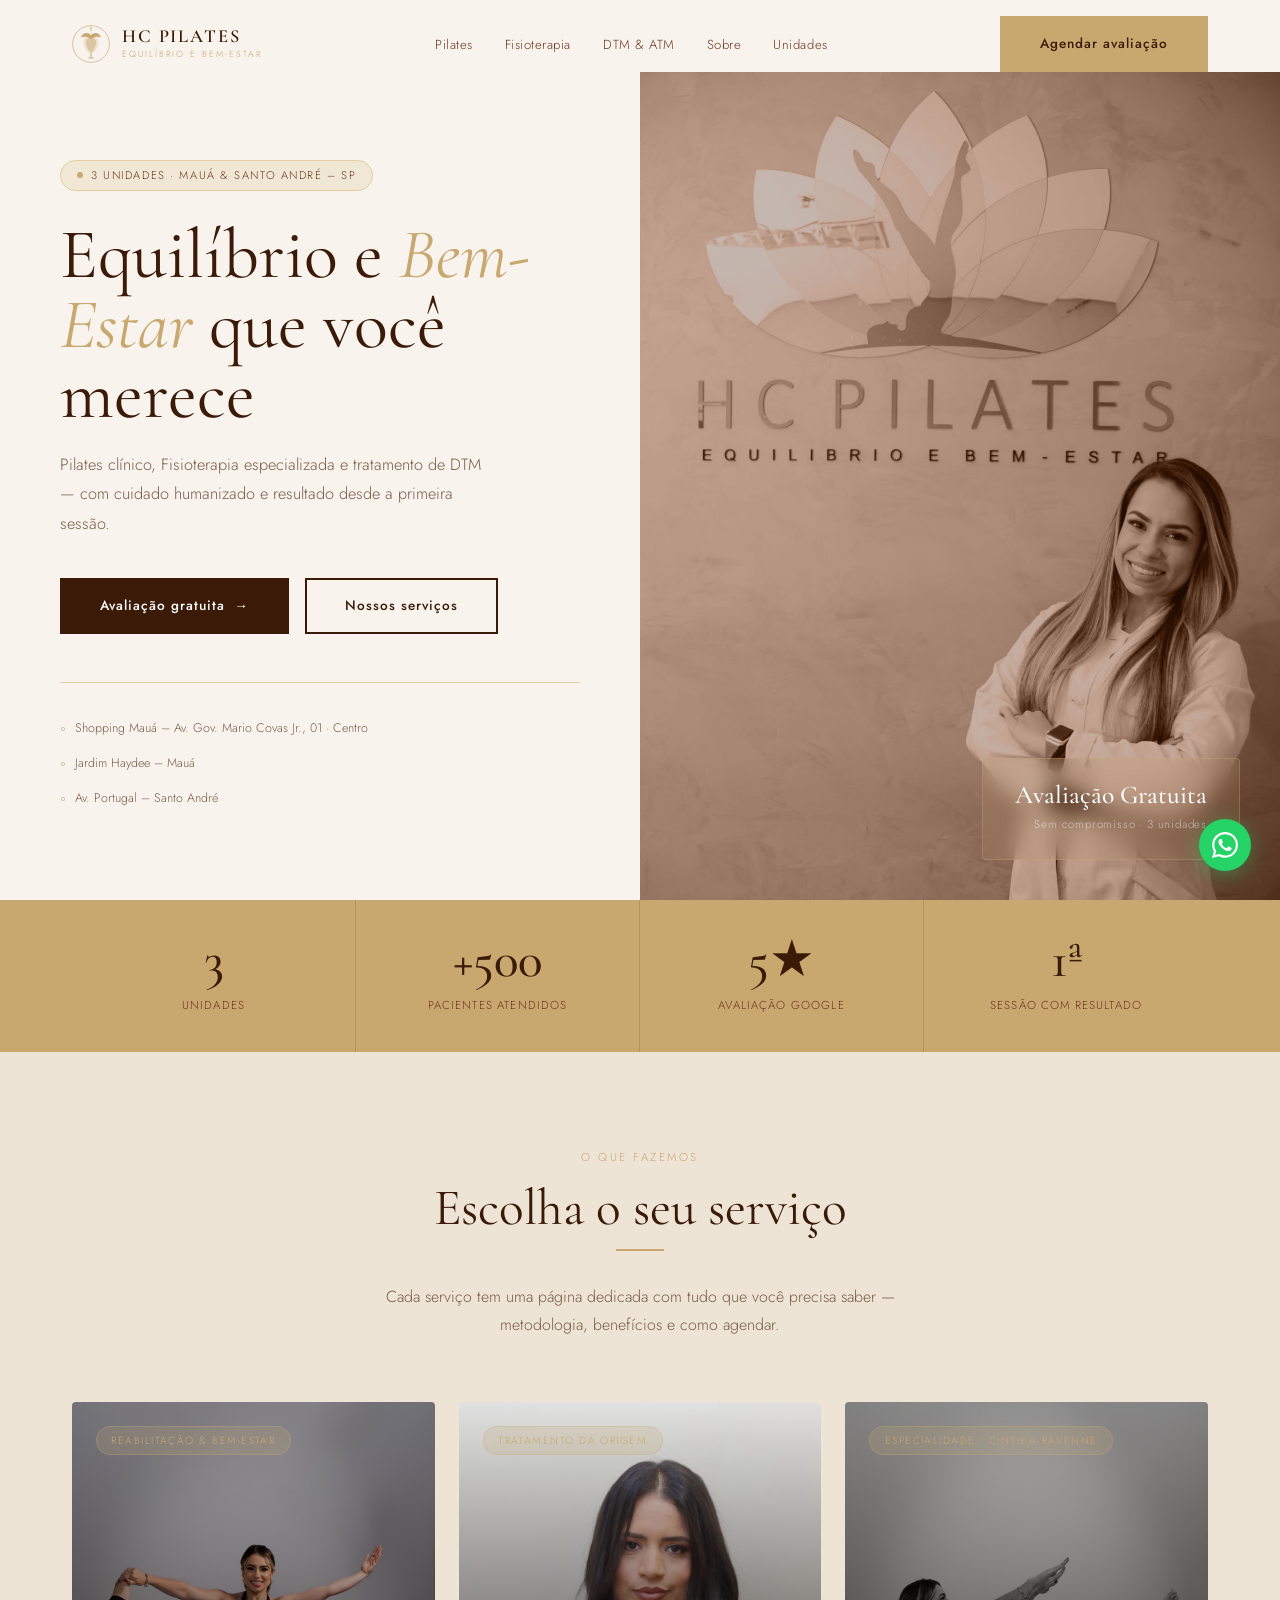
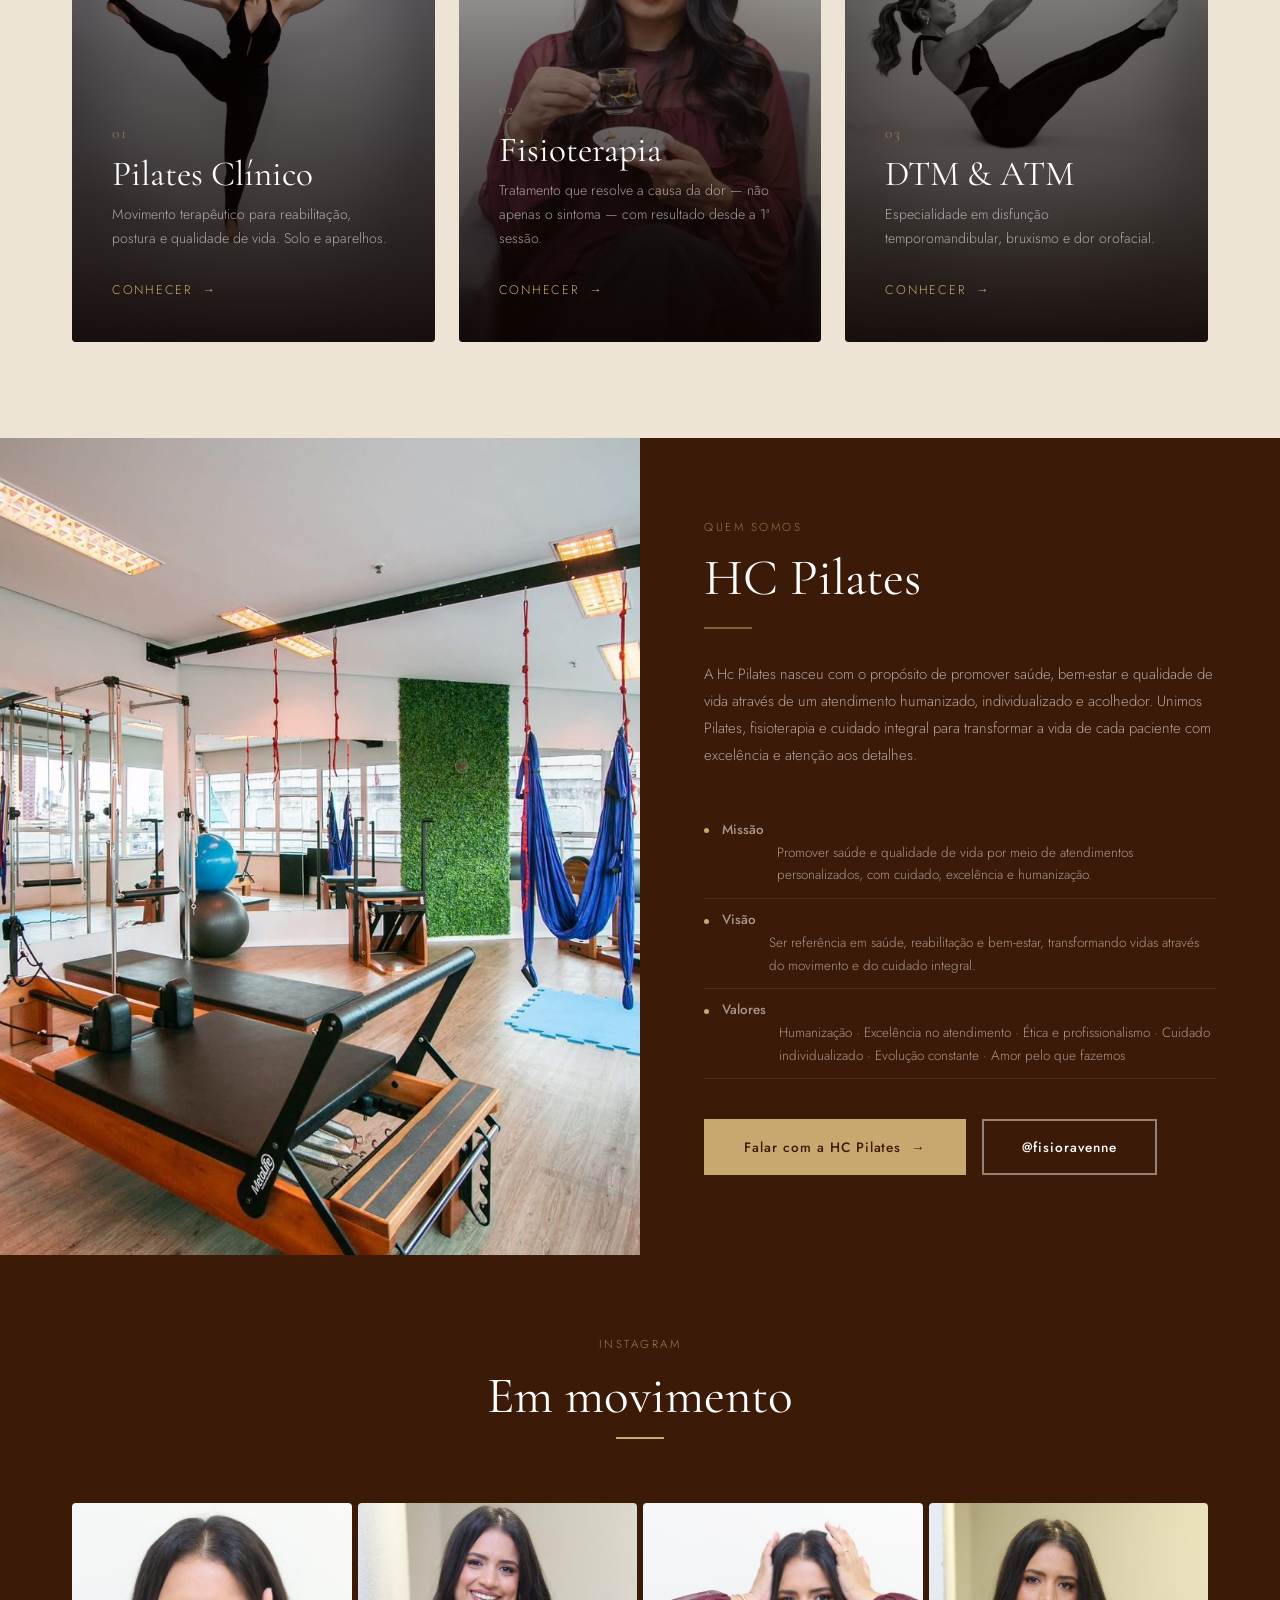
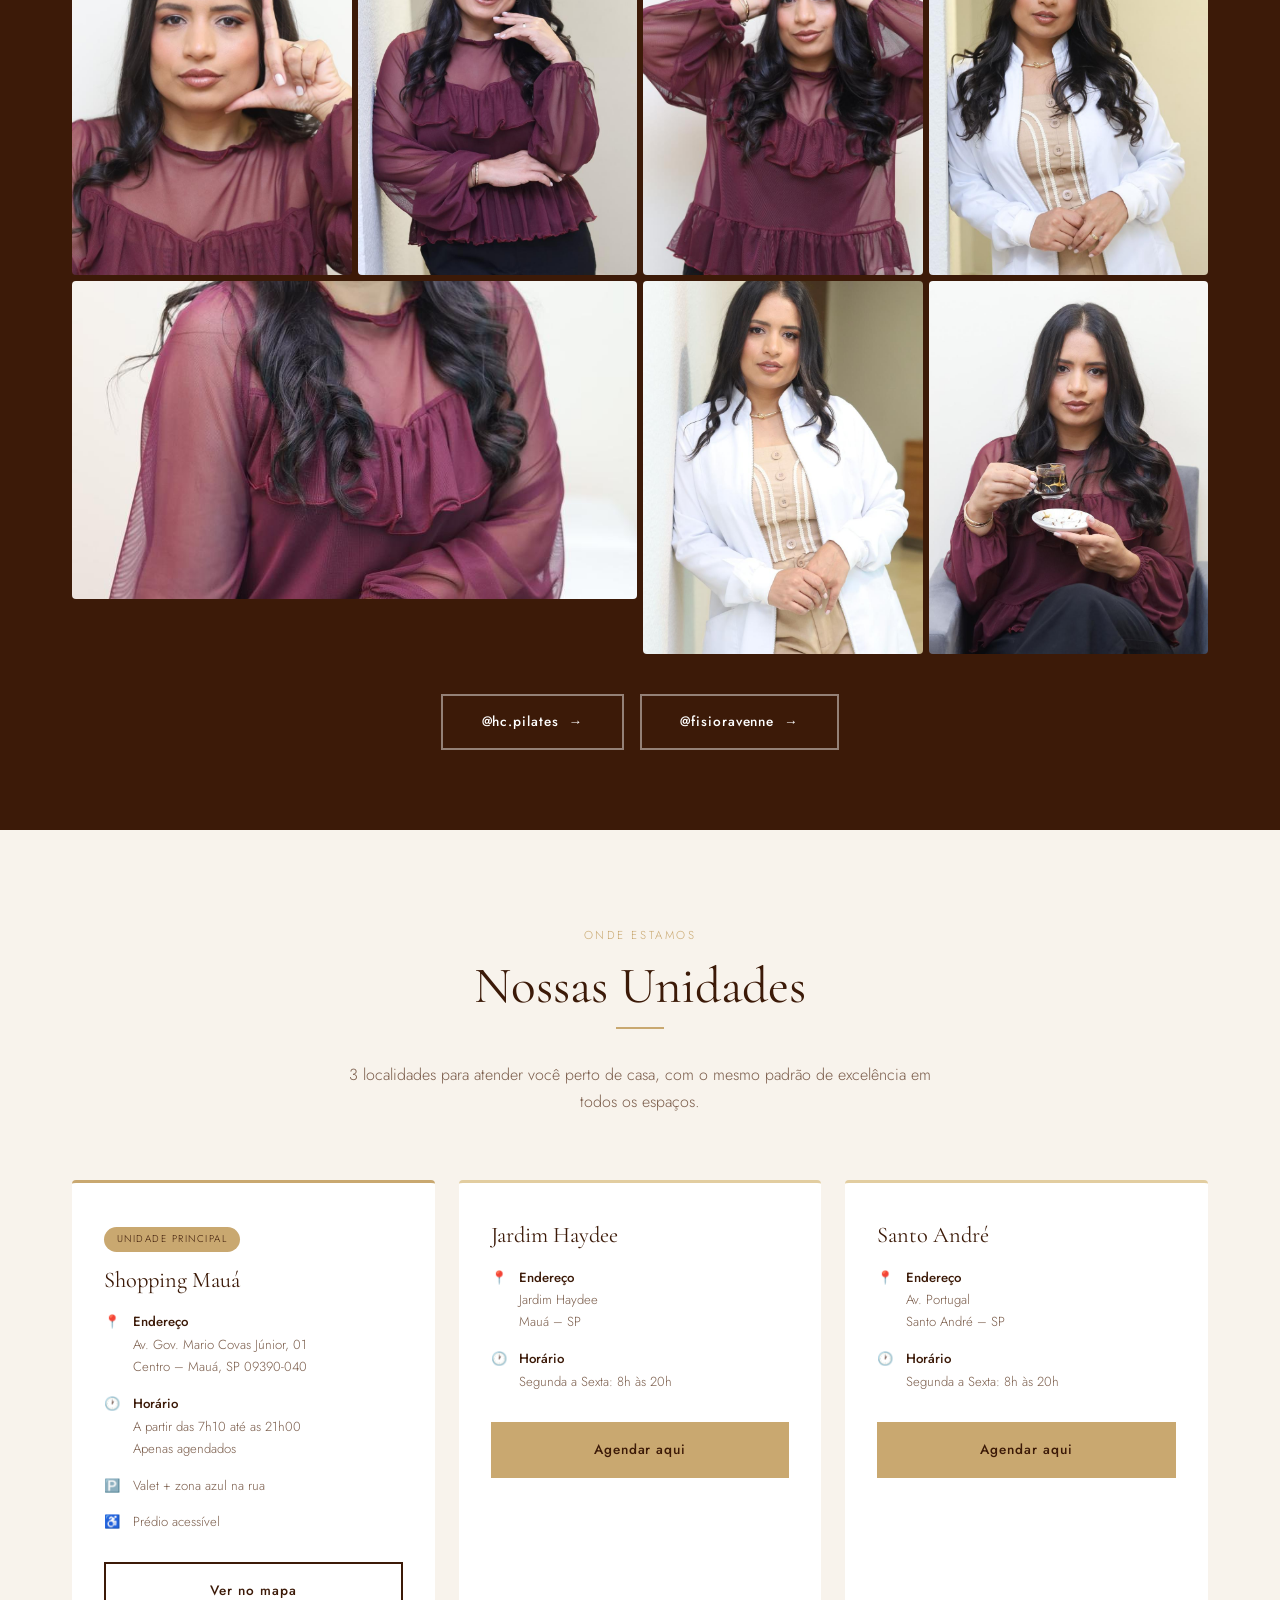
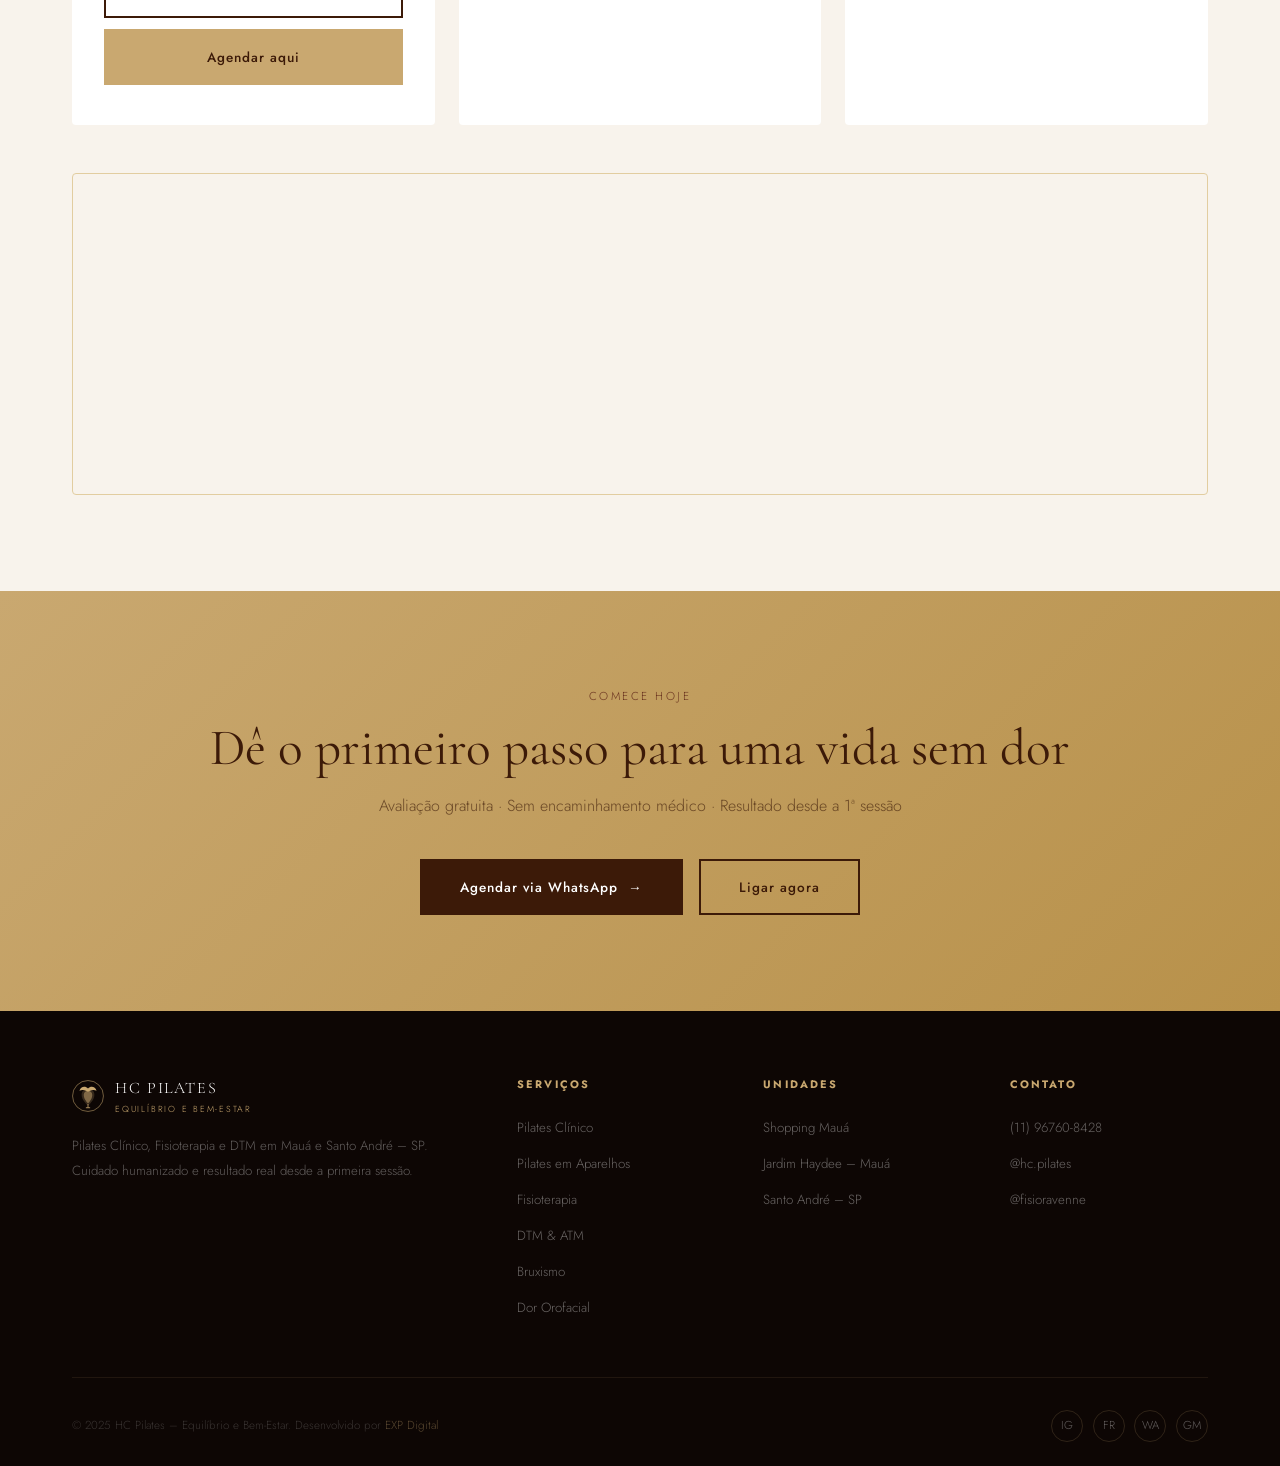
==== commit 7457099d: "Atualiza imagens e especialista Laís Carvalho na fisioterapia Co-Authored-By: Claude Sonnet 4.6 <nor" ====
--- a/index.html
+++ b/index.html
@@ -141,7 +141,7 @@
     </div>
   </div>
   <div class="home-hero__right">
-    <img src="fotos/cinthia-pose-equilíbrio.jpg" alt="Cinthia Ravenne – HC Pilates"/>
+    <img src="fotos/hc-pilates-logo-wall.jpeg" alt="Cinthia Ravenne – HC Pilates"/>
     <div class="home-hero__badge">
       <strong>Avaliação Gratuita</strong>
       <span>Sem compromisso · 3 unidades</span>
@@ -218,7 +218,7 @@
 <!-- QUEM SOMOS -->
 <section id="sobre" style="padding:0;">
   <div class="about-split">
-    <div class="about-split__photo" style="background-image:url('fotos/cinthia-retrato-profissional.jpg'); min-height:600px;"></div>
+    <div class="about-split__photo" style="background-image:url('fotos/quemsomos.jpeg'); min-height:600px; background-position:center top;"></div>
     <div class="about-split__text">
       <span class="label">Quem somos</span>
       <h2>HC Pilates</h2>
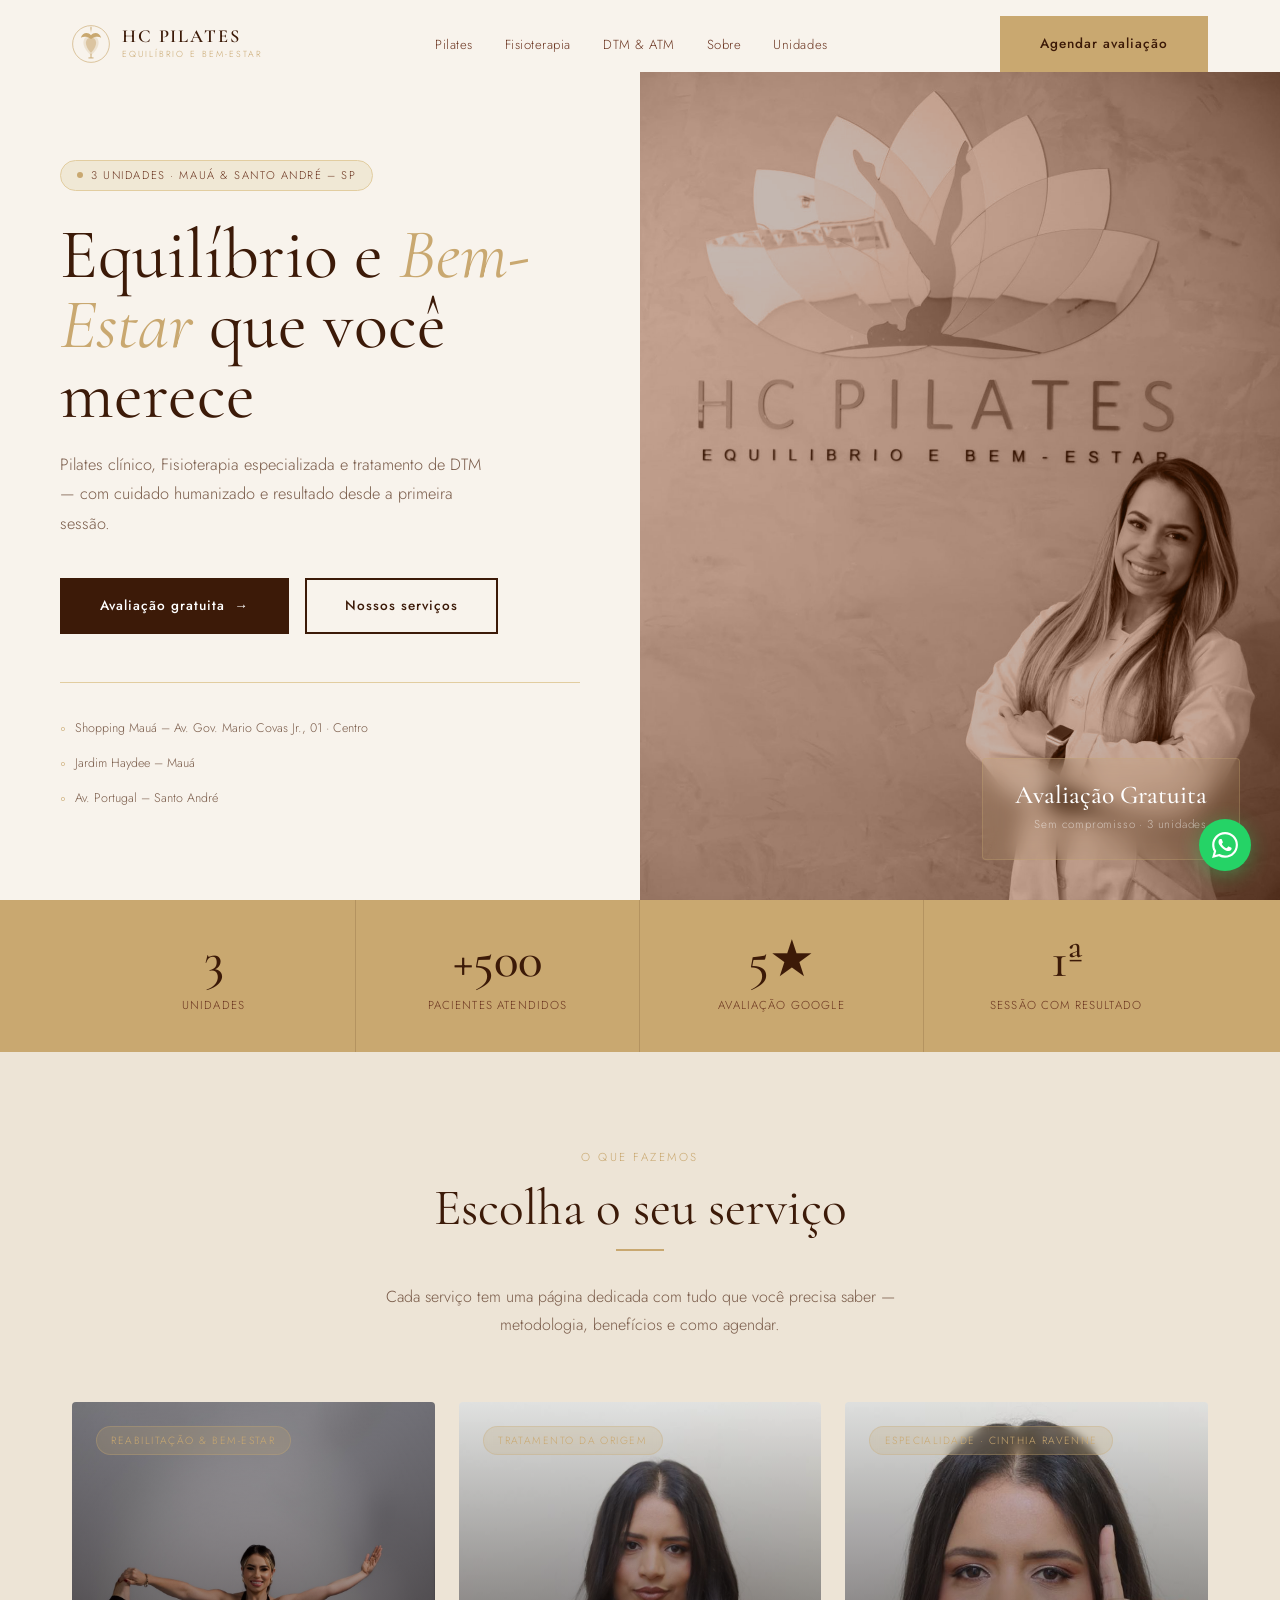
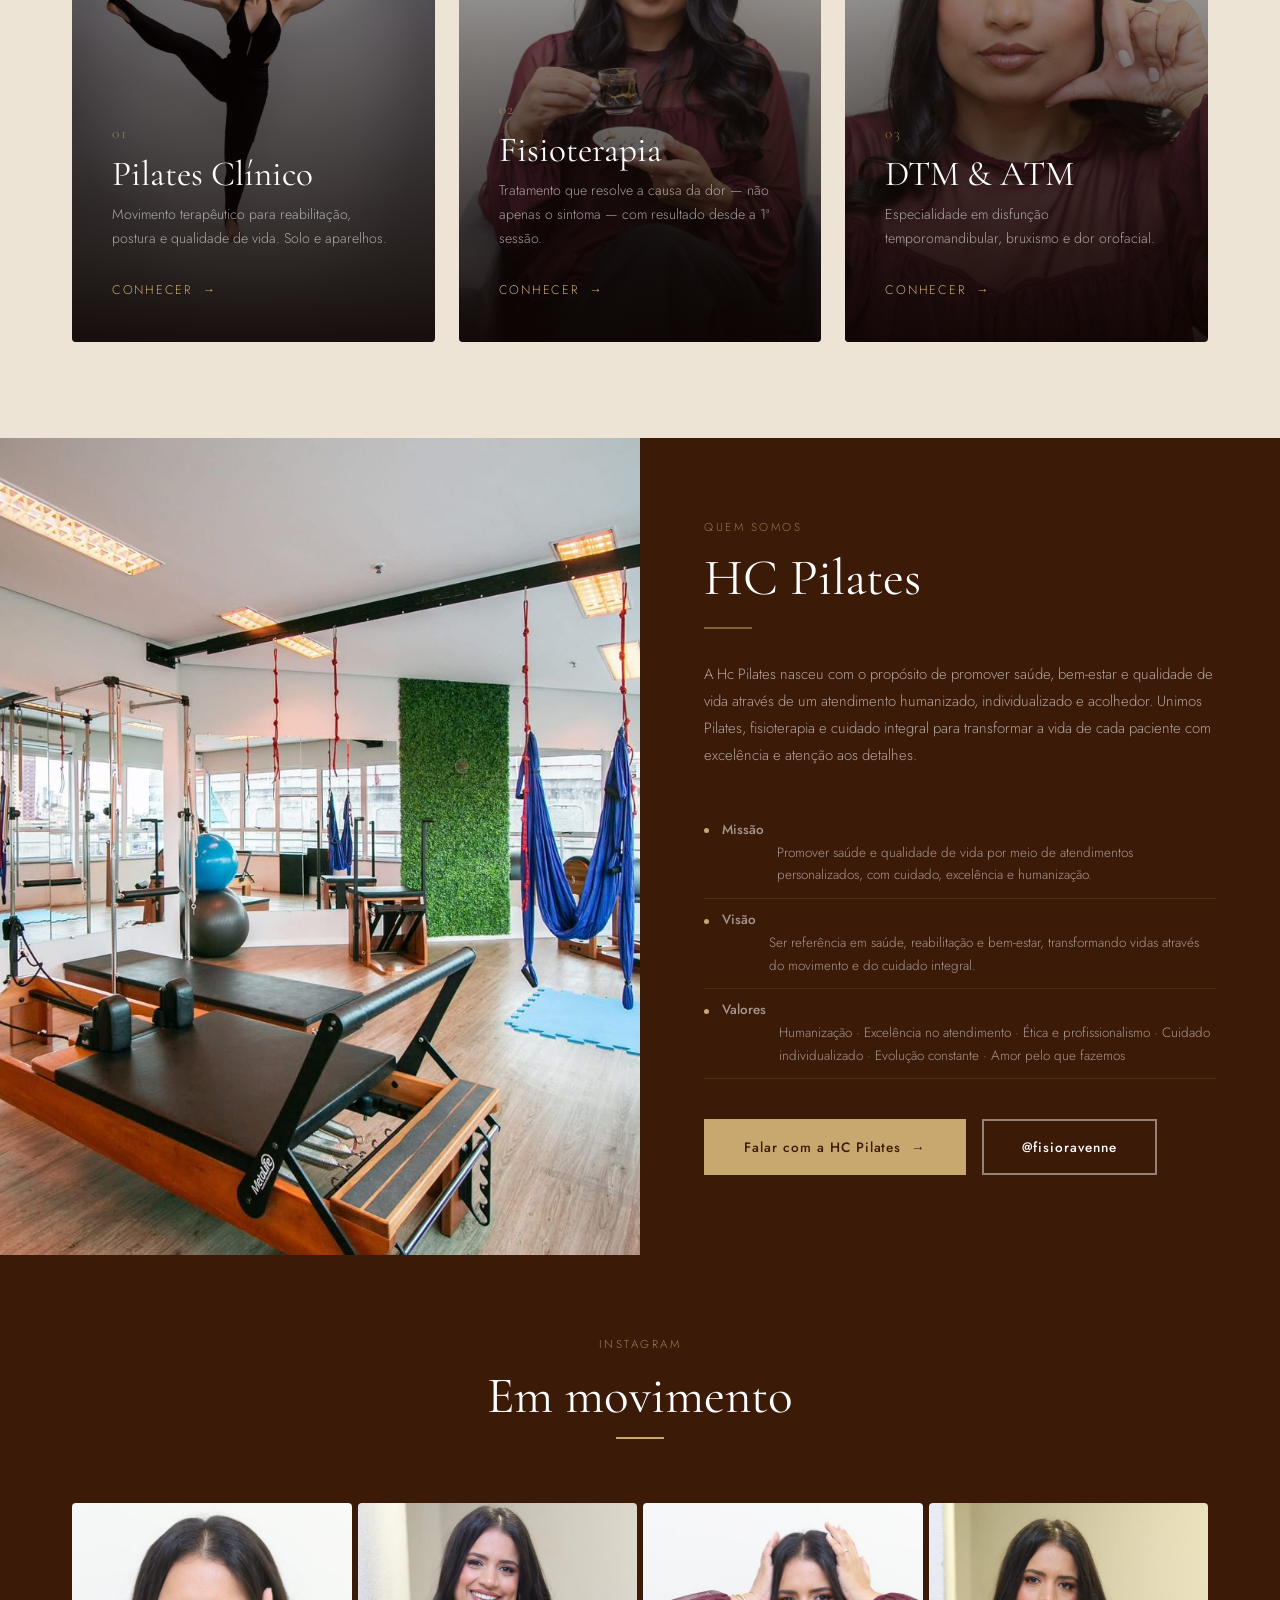
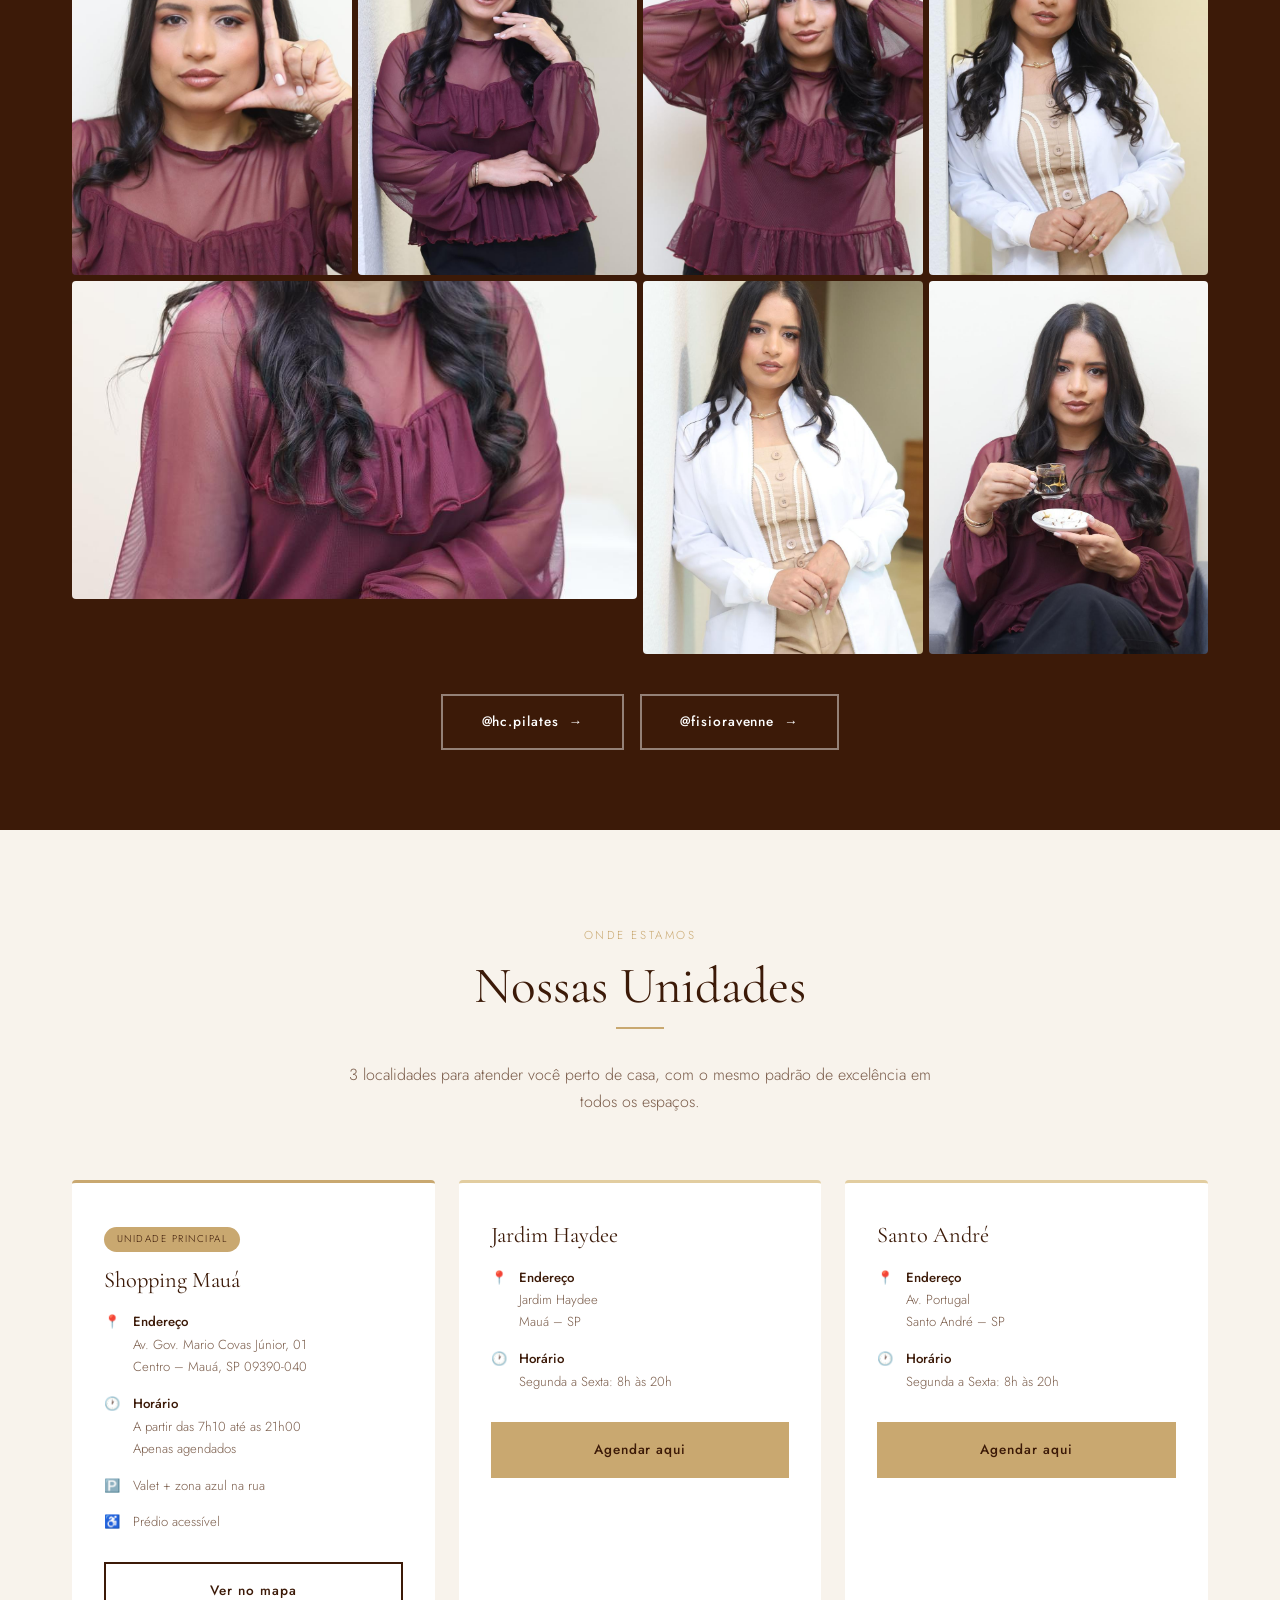
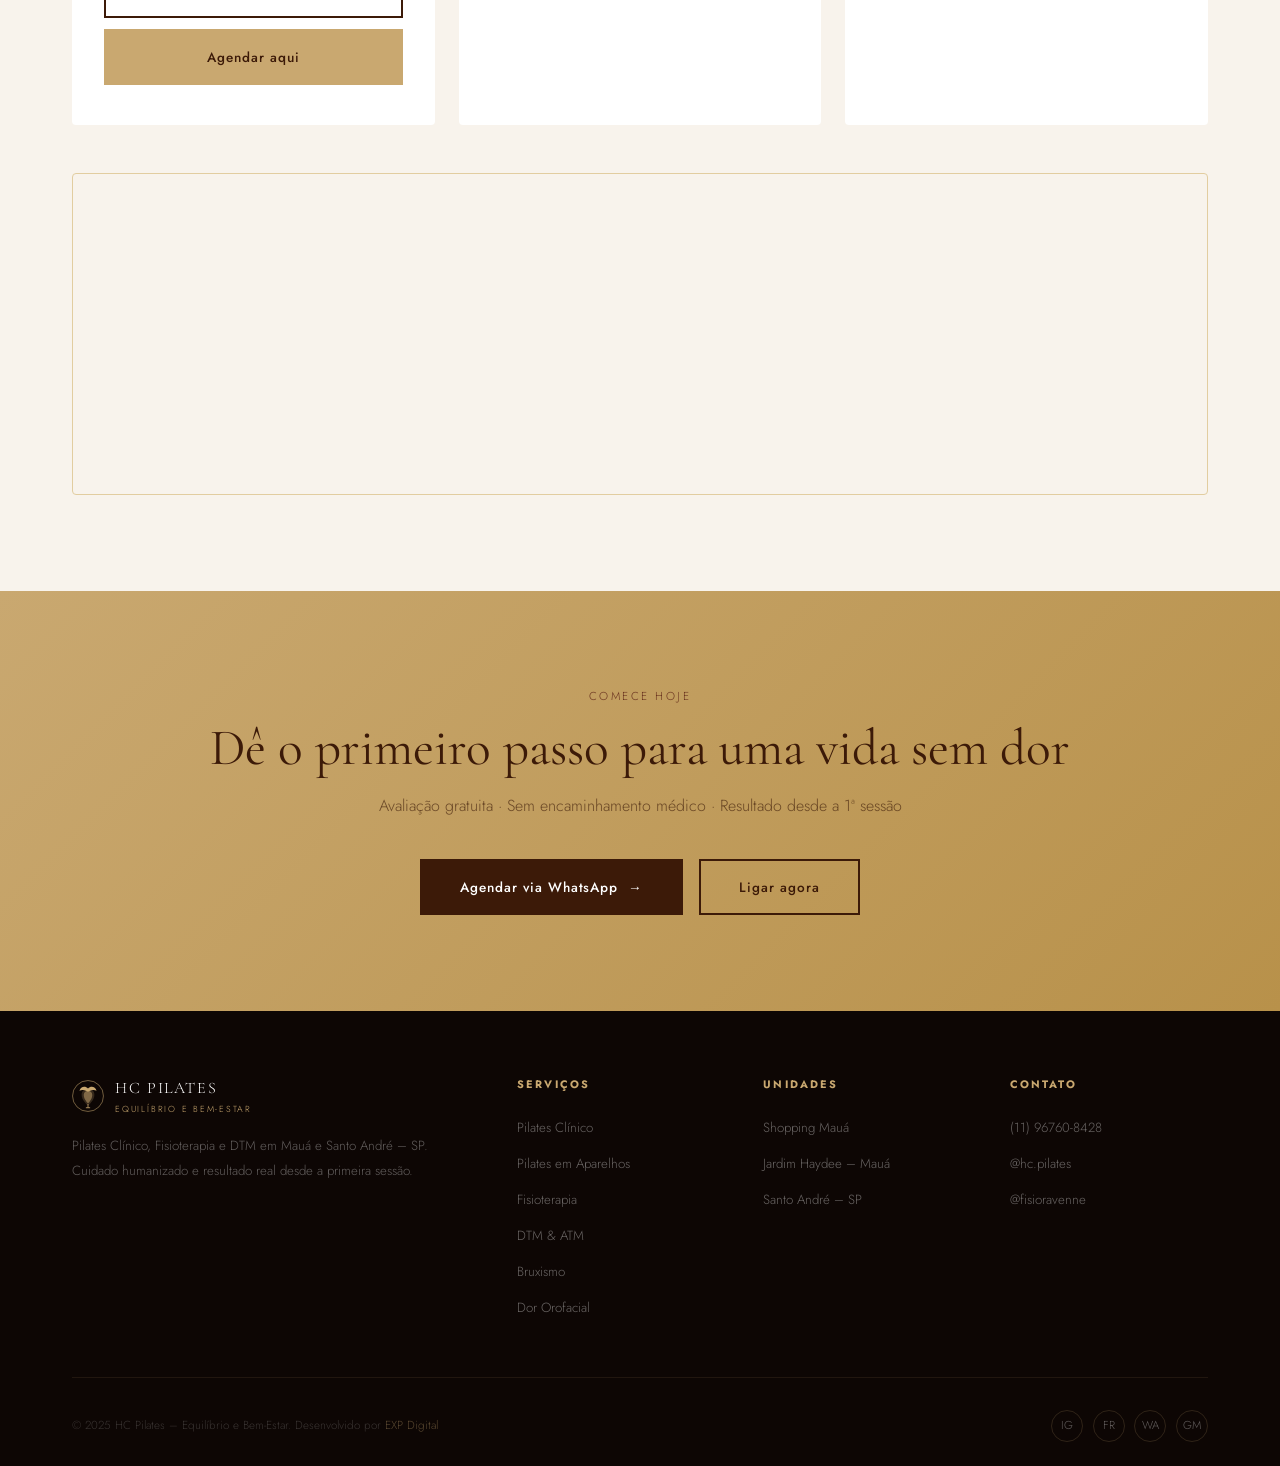
==== commit 8e2c3520: "Atualiza imagem do card DTM & ATM na home para cinthia-01 Co-Authored-By: Claude Sonnet 4.6 <noreply" ====
--- a/index.html
+++ b/index.html
@@ -199,7 +199,7 @@
       </a>
 
       <a href="dtm-atm.html" class="svc-card">
-        <div class="svc-card__bg" style="background-image:url('fotos/cinthia-retrato-profissional.jpg')"></div>
+        <div class="svc-card__bg" style="background-image:url('fotos/cinthia-01.jpg')"></div>
         <div class="svc-card__overlay"></div>
         <span class="svc-card__tag">Especialidade · Cinthia Ravenne</span>
         <div class="svc-card__body">
@@ -337,7 +337,7 @@
     <!-- Mapa -->
     <div style="margin-top:3rem;border-radius:var(--radius);overflow:hidden;border:1px solid var(--gold-light);">
       <iframe src="https://www.google.com/maps/embed?pb=!1m18!1m12!1m3!1d3653.5!2d-46.4617!3d-23.6675!2m3!1f0!2f0!3f0!3m2!1i1024!2i768!4f13.1!3m3!1m2!1s0x94ce64bc3d8a0001%3A0x0!2sAv.+Gov.+Mario+Covas+J%C3%BAnior%2C+01+-+Centro%2C+Mau%C3%A1+-+SP!5e0!3m2!1spt-BR!2sbr!4v1620000000000!5m2!1spt-BR!2sbr"
-        width="100%" height="320" style="border:none;display:block;" allowfullscreen loading="lazy" title="HC Pilates – Shopping Mauá"></iframe>
+        width="100%" height="320" style="border:none;display:block;" allowfullscreen loading="lazy" referrerpolicy="no-referrer-when-downgrade" title="HC Pilates – Shopping Mauá"></iframe>
     </div>
   </div>
 </section>
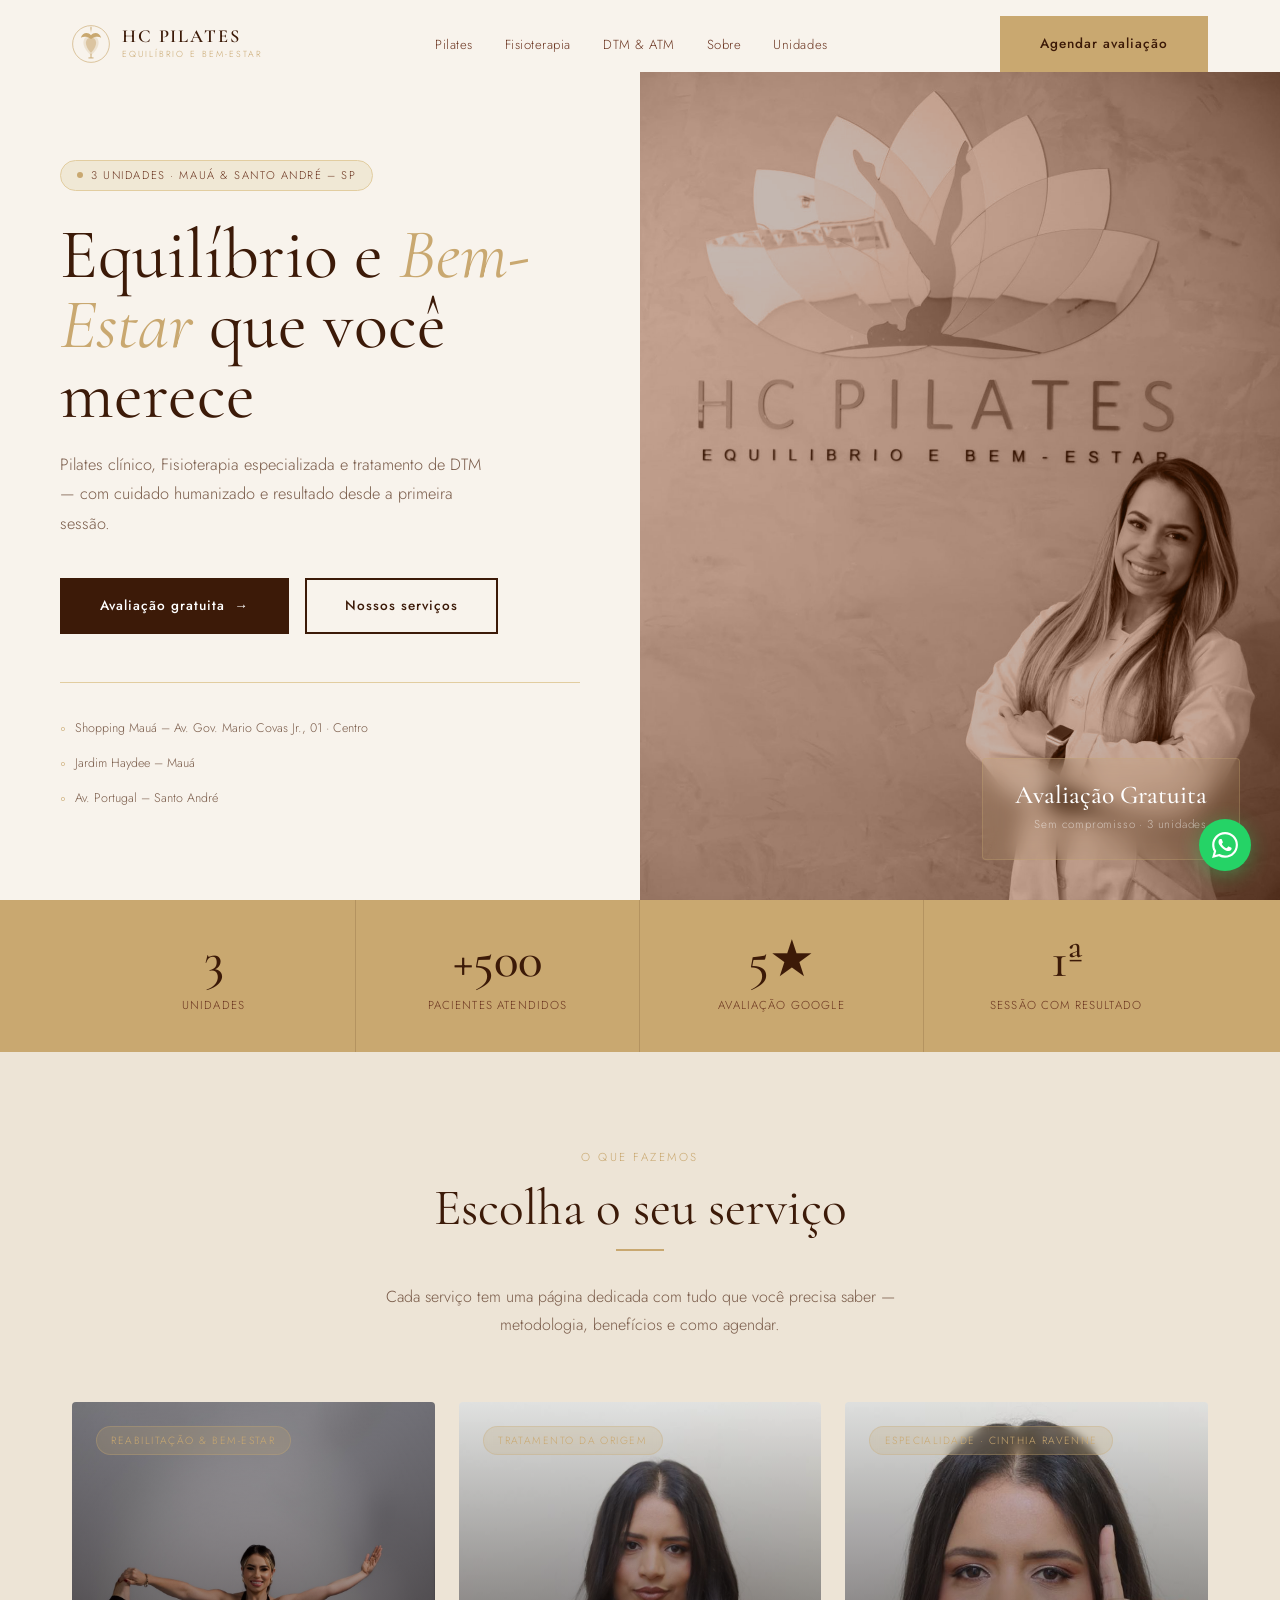
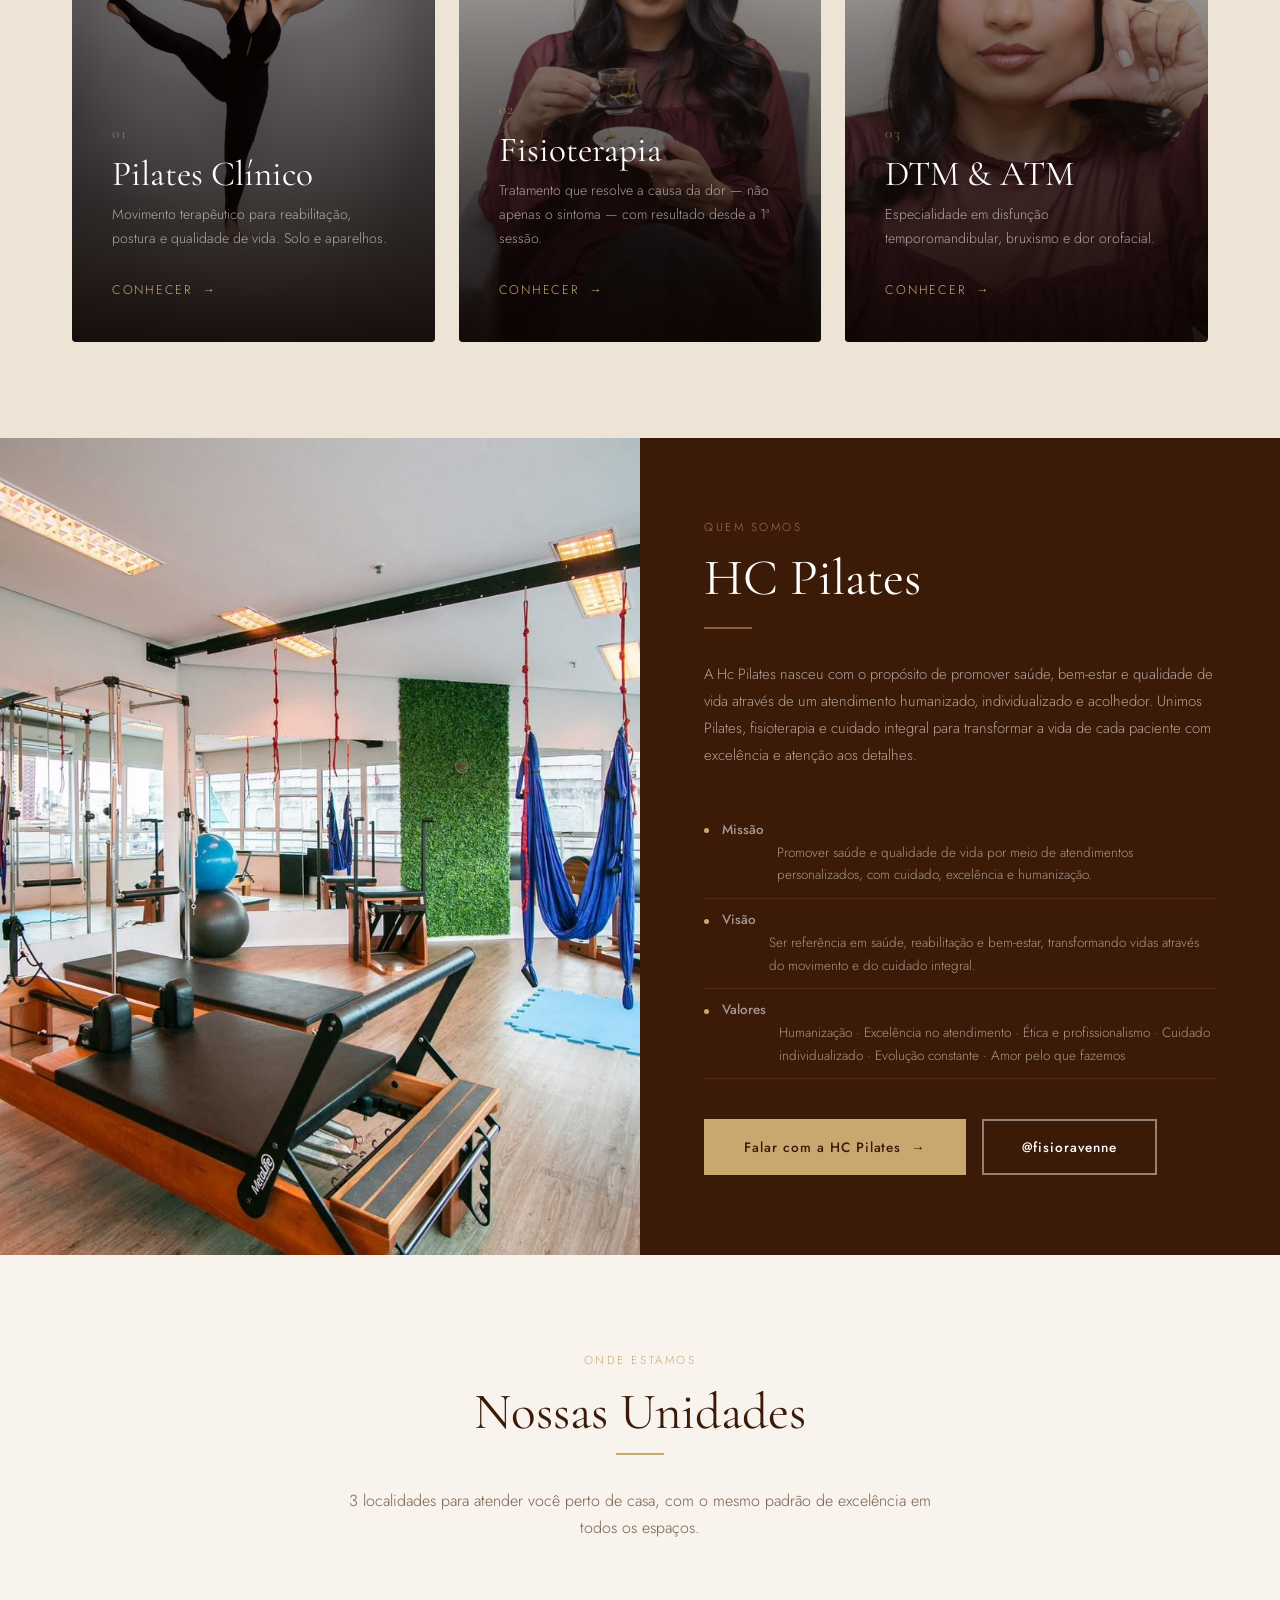
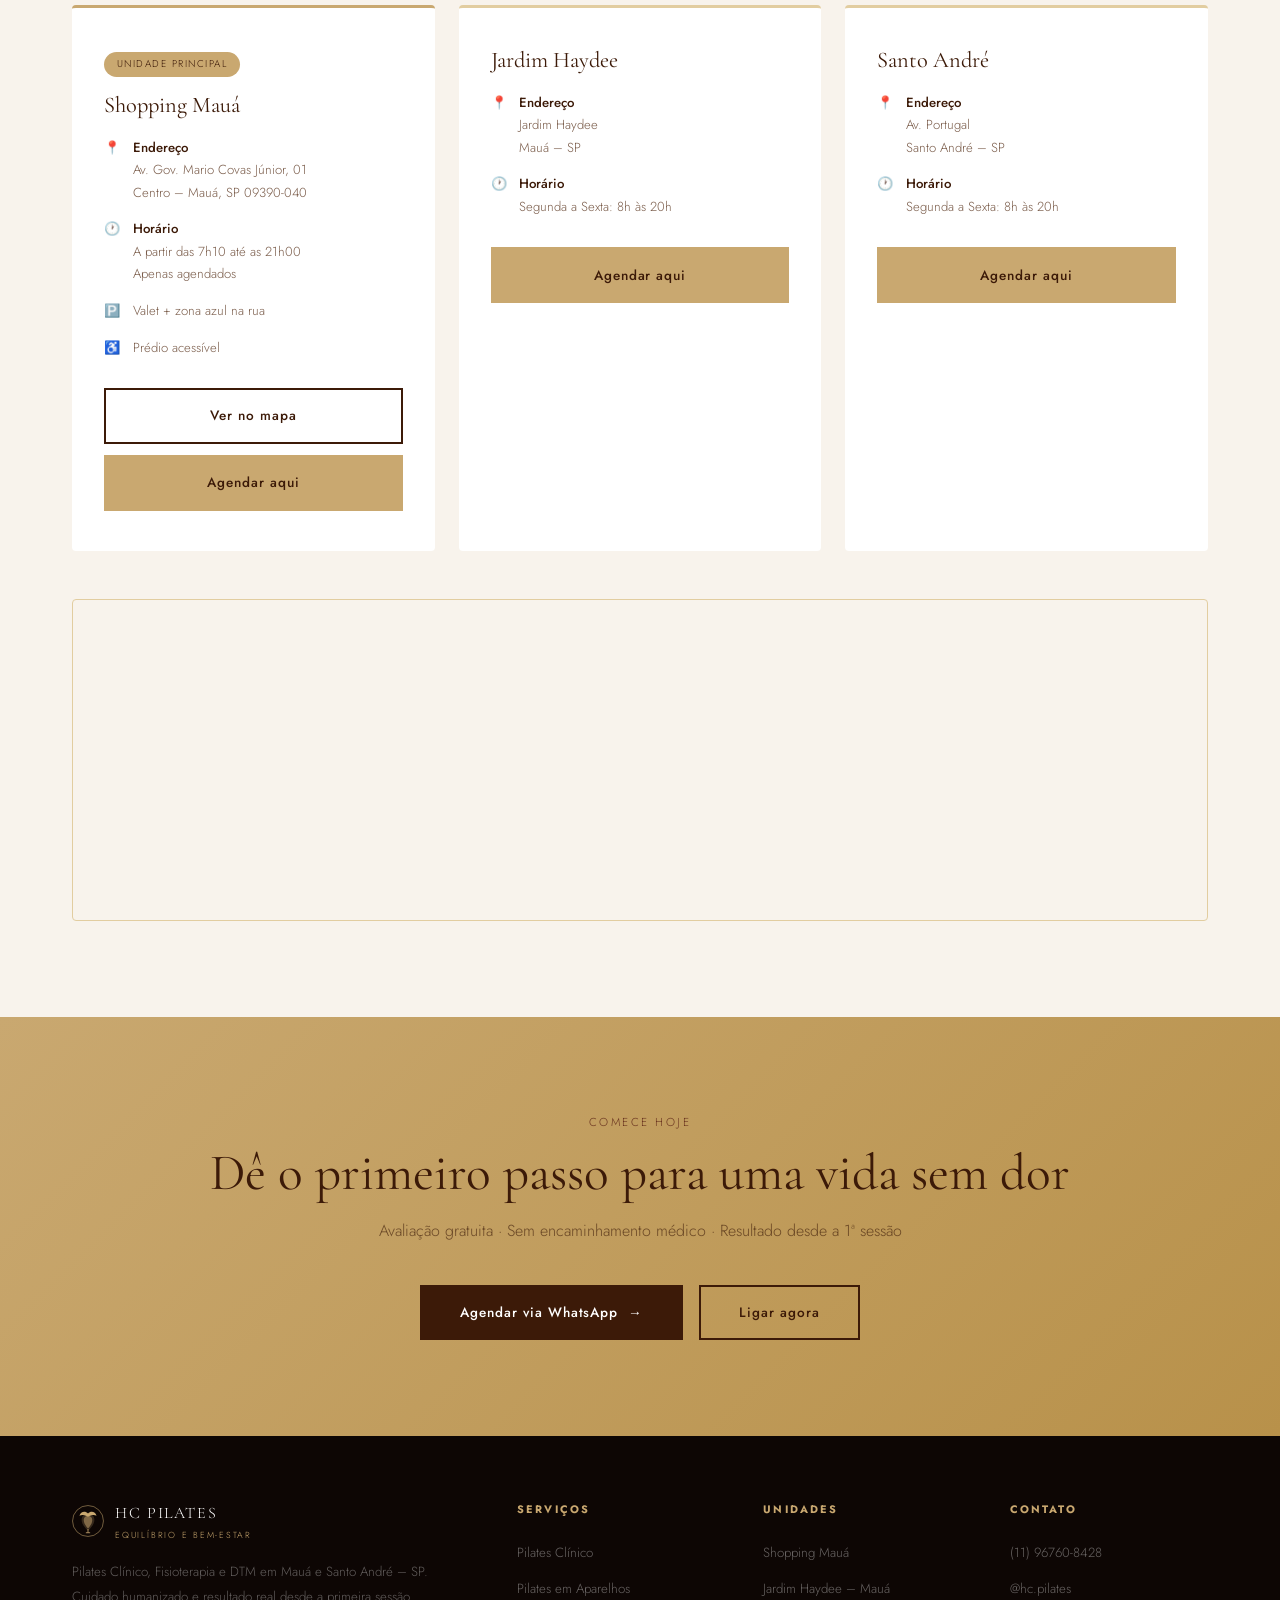
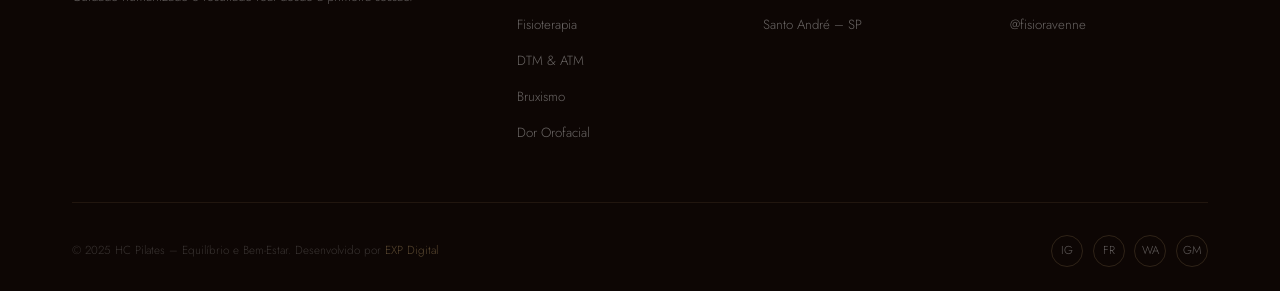
==== commit 147fcb86: "Remove seção Instagram e melhora responsividade mobile - Remove seção "Em movimento" (galeria Instag" ====
--- a/index.html
+++ b/index.html
@@ -218,7 +218,7 @@
 <!-- QUEM SOMOS -->
 <section id="sobre" style="padding:0;">
   <div class="about-split">
-    <div class="about-split__photo" style="background-image:url('fotos/quemsomos.jpeg'); min-height:600px; background-position:center top;"></div>
+    <div class="about-split__photo" style="background-image:url('fotos/quemsomos.jpeg'); background-position:center top;"></div>
     <div class="about-split__text">
       <span class="label">Quem somos</span>
       <h2>HC Pilates</h2>
@@ -237,30 +237,6 @@
   </div>
 </section>
 
-
-<!-- GALERIA -->
-<section style="background:var(--brown); padding:5rem 0;">
-  <div class="container">
-    <div class="sec-header sec-header--center sec-header--white">
-      <span class="label">Instagram</span>
-      <h2>Em movimento</h2>
-      <div class="divider divider--center"></div>
-    </div>
-    <div class="gallery-grid">
-      <div class="g-item"><img src="fotos/cinthia-01.jpg" alt="HC Pilates"/></div>
-      <div class="g-item"><img src="fotos/cinthia-02.jpg" alt="HC Pilates"/></div>
-      <div class="g-item"><img src="fotos/cinthia-03.jpg" alt="HC Pilates"/></div>
-      <div class="g-item"><img src="fotos/cinthia-04.jpg" alt="HC Pilates"/></div>
-      <div class="g-item g-item--wide"><img src="fotos/cinthia-05.jpg" alt="HC Pilates"/></div>
-      <div class="g-item"><img src="fotos/cinthia-06.jpg" alt="HC Pilates"/></div>
-      <div class="g-item"><img src="fotos/cinthia-07.jpg" alt="HC Pilates"/></div>
-    </div>
-    <div style="text-align:center;margin-top:2.5rem;display:flex;justify-content:center;gap:1rem;flex-wrap:wrap;">
-      <a href="https://www.instagram.com/hc.pilates/" target="_blank" class="btn btn--outline-white">@hc.pilates <span class="arr">→</span></a>
-      <a href="https://www.instagram.com/fisioravenne/" target="_blank" class="btn btn--outline-white">@fisioravenne <span class="arr">→</span></a>
-    </div>
-  </div>
-</section>
 
 
 <!-- UNIDADES -->
--- a/style.css
+++ b/style.css
@@ -203,7 +203,7 @@
 
 /* === ABOUT SPLIT (home) === */
 .about-split { display:grid; grid-template-columns:1fr 1fr; min-height:620px; }
-.about-split__photo { background-size:cover; background-position:center top; }
+.about-split__photo { background-size:cover; background-position:center top; min-height:600px; }
 .about-split__text  { background:var(--brown); padding:5rem 4rem; display:flex; flex-direction:column; justify-content:center; }
 .about-split__text .label { color:rgba(201,168,112,.65); }
 .about-split__text h2 { color:var(--white); margin-bottom:.5rem; }
@@ -371,7 +371,7 @@
   .svc-card:last-child { grid-column:span 2; height:380px; }
 }
 @media(max-width:1024px) {
-  .about-split { grid-template-columns:1fr; }
+  .about-split { grid-template-columns:1fr; min-height:auto; }
   .about-split__text { padding:3.5rem 2rem; }
   .protocol-grid { grid-template-columns:1fr; }
   .footer-top { grid-template-columns:1fr 1fr; }
@@ -394,7 +394,7 @@
   .footer-top { grid-template-columns:1fr; }
   .footer-bottom { flex-direction:column; gap:1rem; }
   .page-hero { min-height:55vh; }
-  .about-split__photo { min-height:380px; }
+  .about-split__photo { min-height:300px; max-height:380px; }
   .page-hero__content { padding:3rem 0; }
   .page-hero__btns { flex-direction:column; align-items:flex-start; gap:.75rem; }
   .cta-banner h2 { font-size:2rem; }
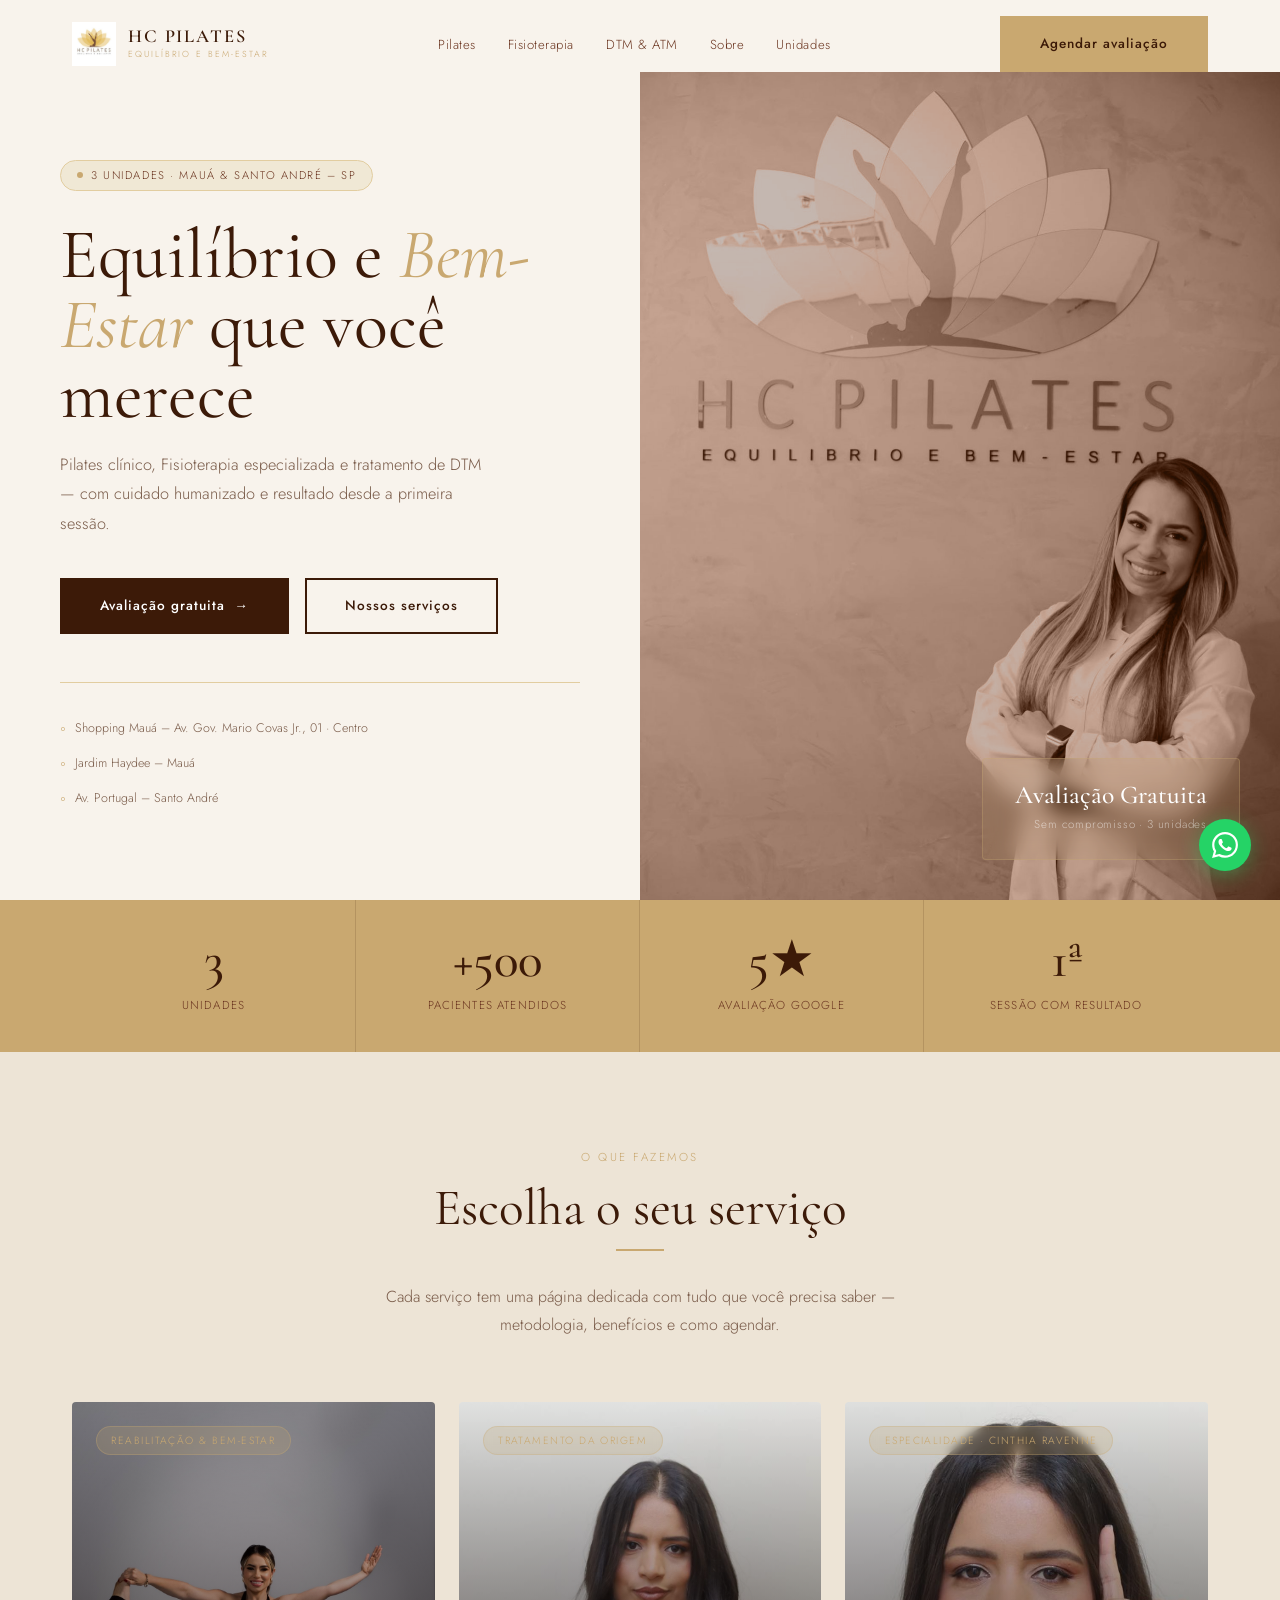
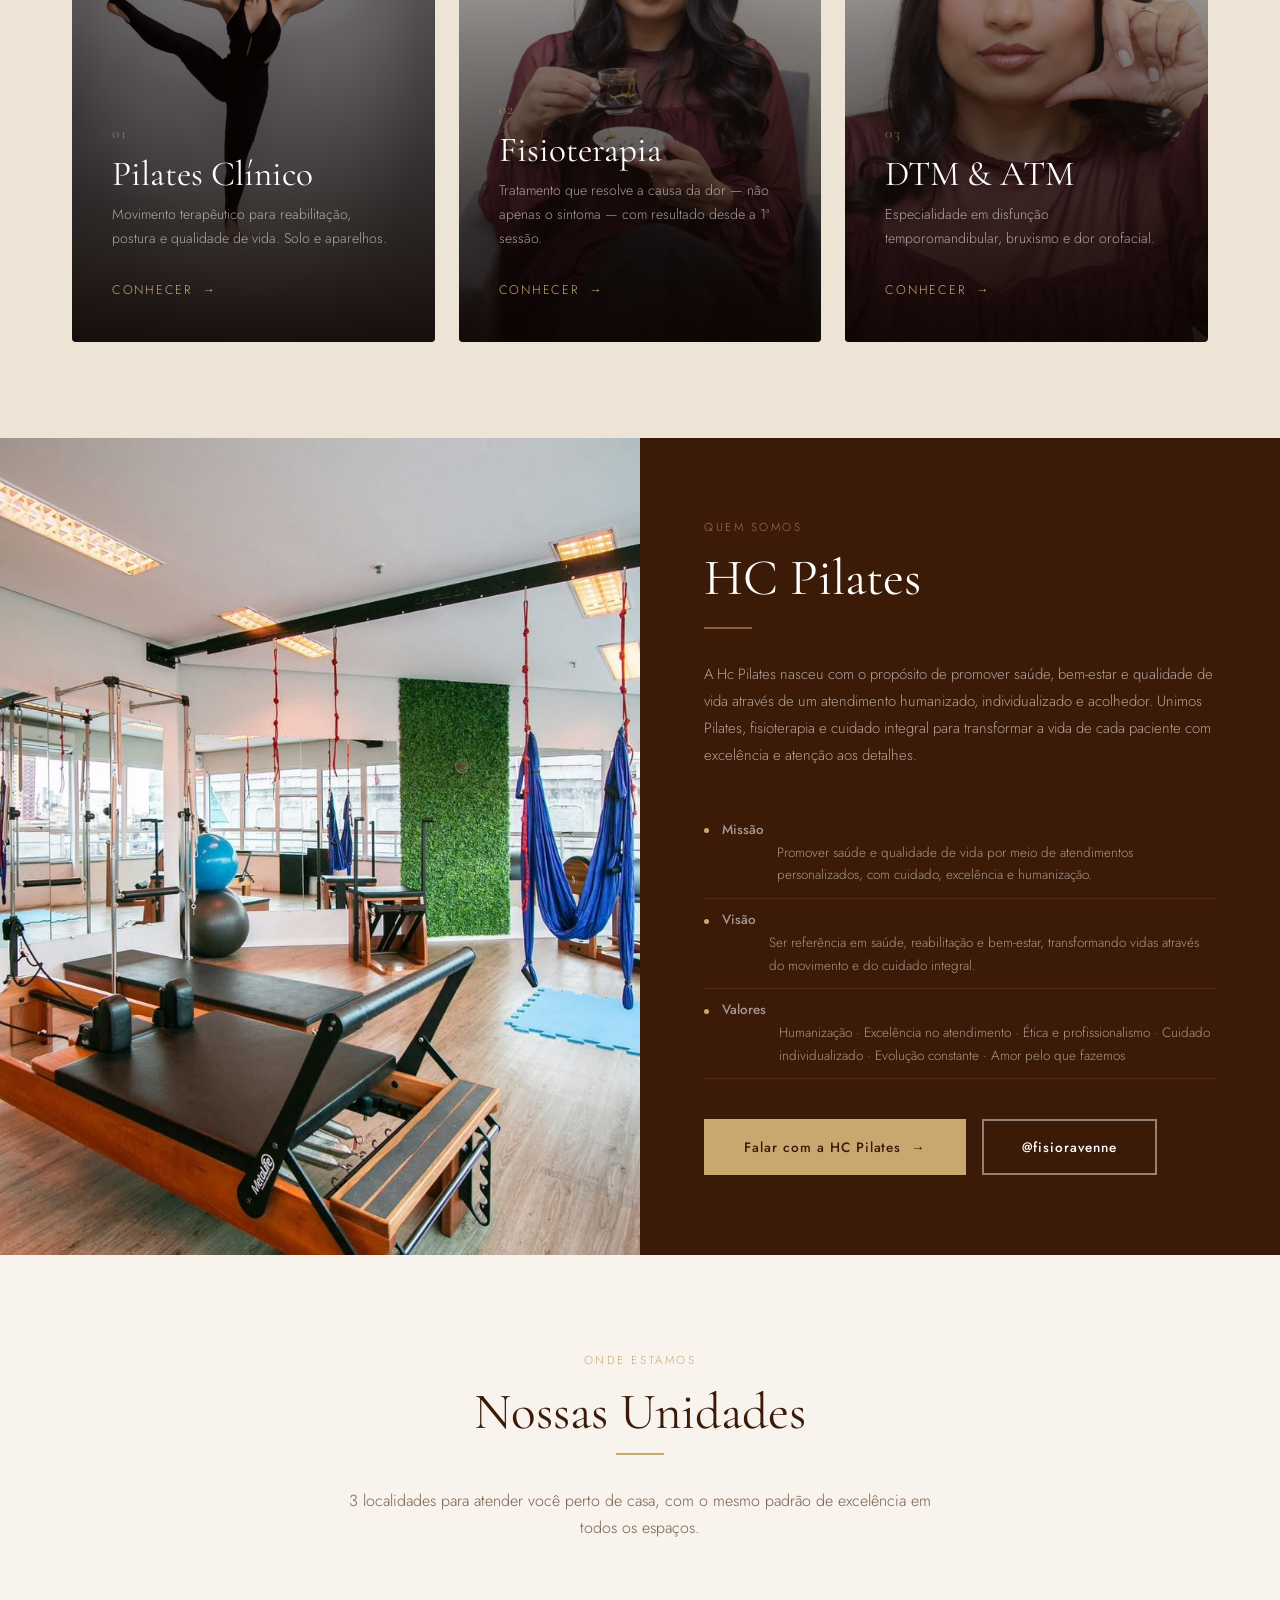
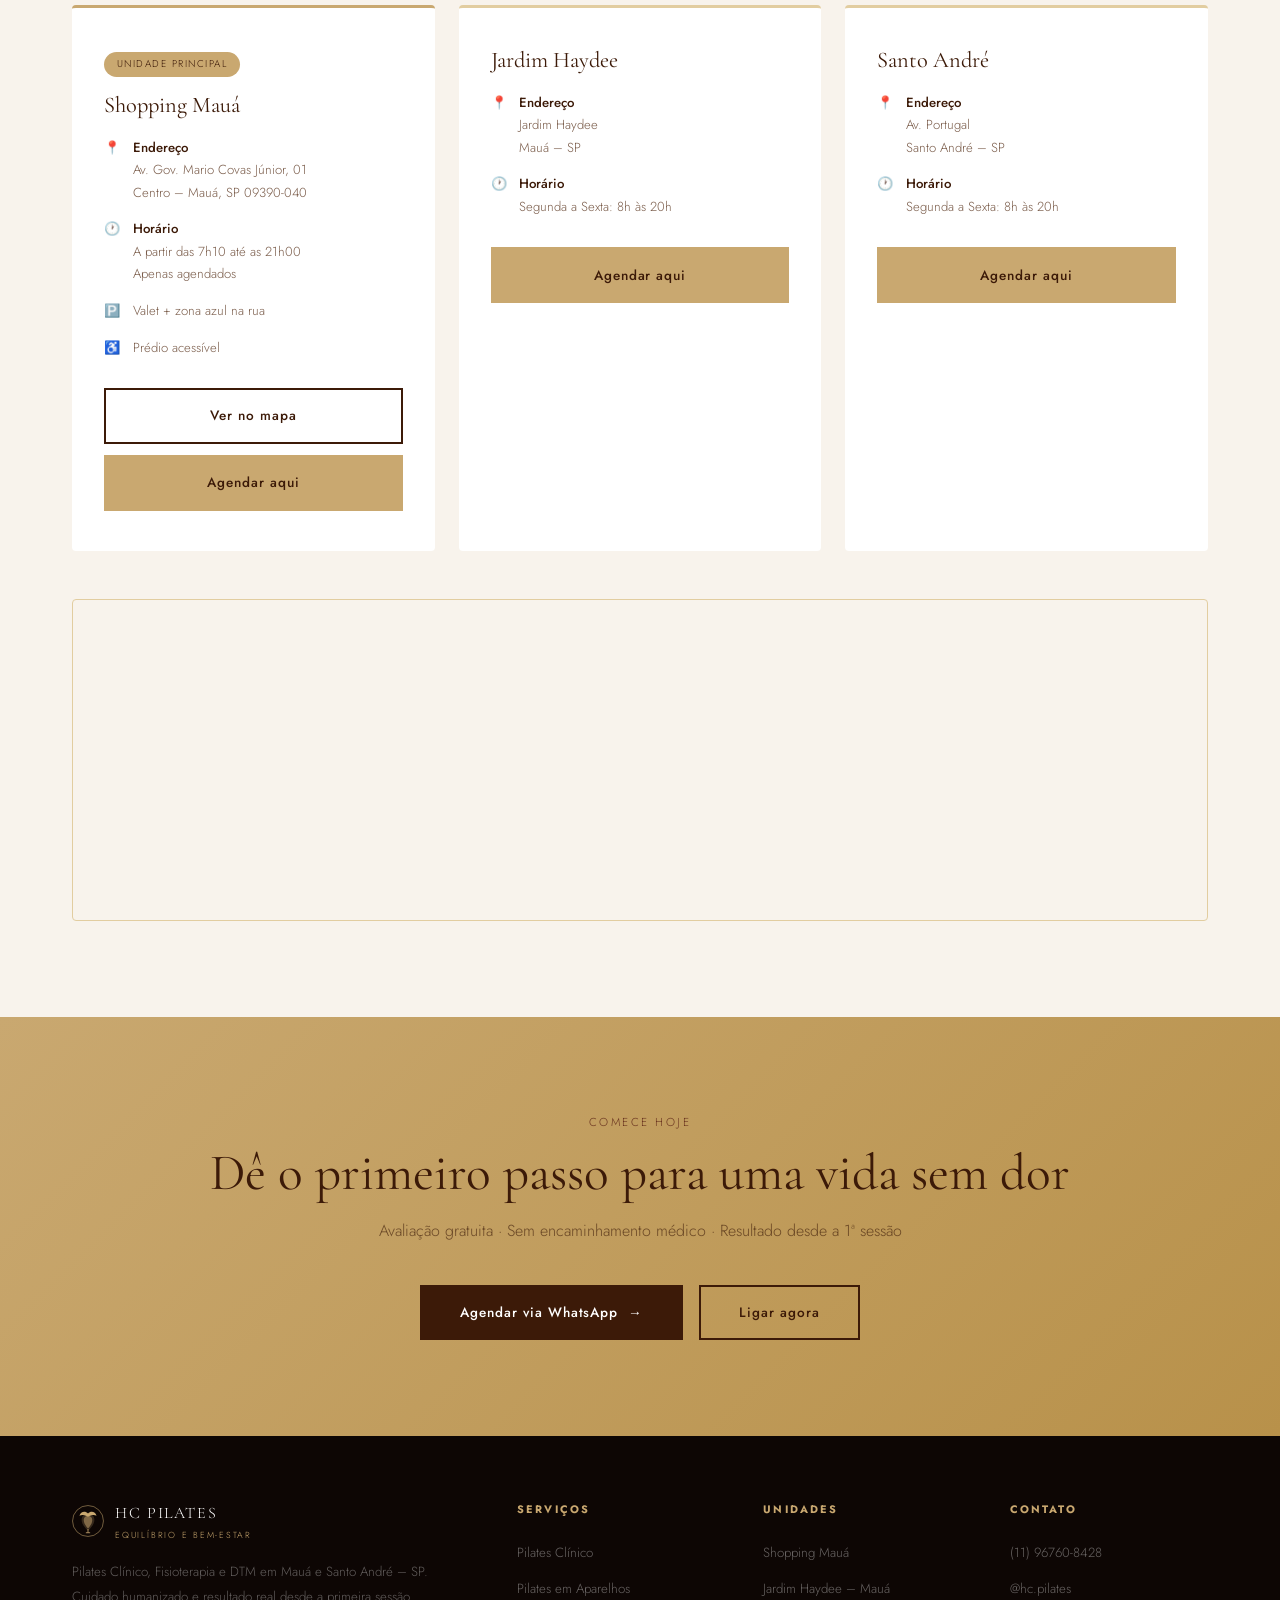
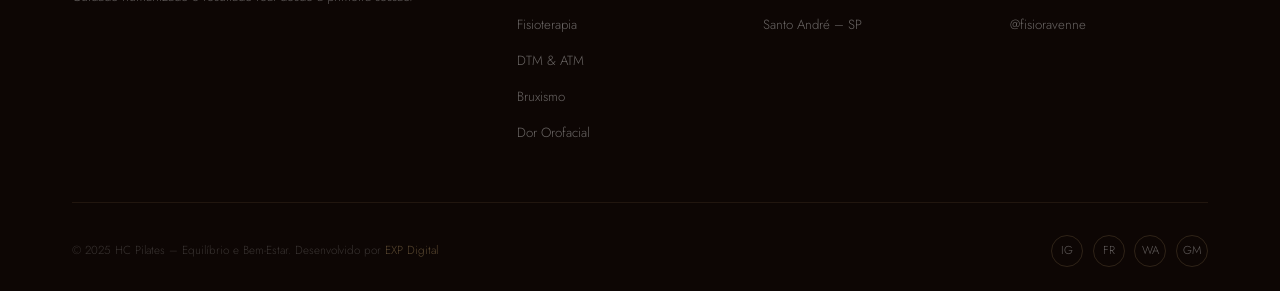
==== commit 5fe22b1a: "Substitui logo SVG pela imagem AVIF e corrige nav DTM - Troca o ícone SVG inline pela nova logo (log" ====
--- a/index.html
+++ b/index.html
@@ -81,16 +81,7 @@
 <nav id="nav">
   <div class="container nav-inner">
     <a href="index.html" class="nav-logo">
-      <svg viewBox="0 0 60 60" fill="none" xmlns="http://www.w3.org/2000/svg">
-        <circle cx="30" cy="30" r="29" stroke="#C9A870" stroke-width="1"/>
-        <path d="M30 48C30 48 18 38 18 28c0-7 5-12 12-12s12 5 12 12c0 10-12 20-12 20z" fill="#C9A870" opacity=".22"/>
-        <path d="M30 44c0 0-8-8-8-16 0-5 3.5-8 8-8s8 3 8 8c0 8-8 16-8 16z" fill="#C9A870" opacity=".5"/>
-        <path d="M30 16c-5-6-14-4-16 4 4-2 10-2 16 2z" fill="#C9A870"/>
-        <path d="M30 16c5-6 14-4 16 4-4-2-10-2-16 2z" fill="#C9A870"/>
-        <path d="M30 13c0-5-2-9 0-11 2 2 0 6 0 11z" fill="#C9A870"/>
-        <line x1="30" y1="45" x2="30" y2="52" stroke="#C9A870" stroke-width="1.5"/>
-        <line x1="26" y1="52" x2="34" y2="52" stroke="#C9A870" stroke-width="1.5"/>
-      </svg>
+      <img src="fotos/logo-hc.avif" alt="HC Pilates" style="width:44px;height:44px;object-fit:contain;"/>
       <div>
         <span class="nav-logo-name">HC PILATES</span>
         <span class="nav-logo-tag">Equilíbrio e Bem-Estar</span>
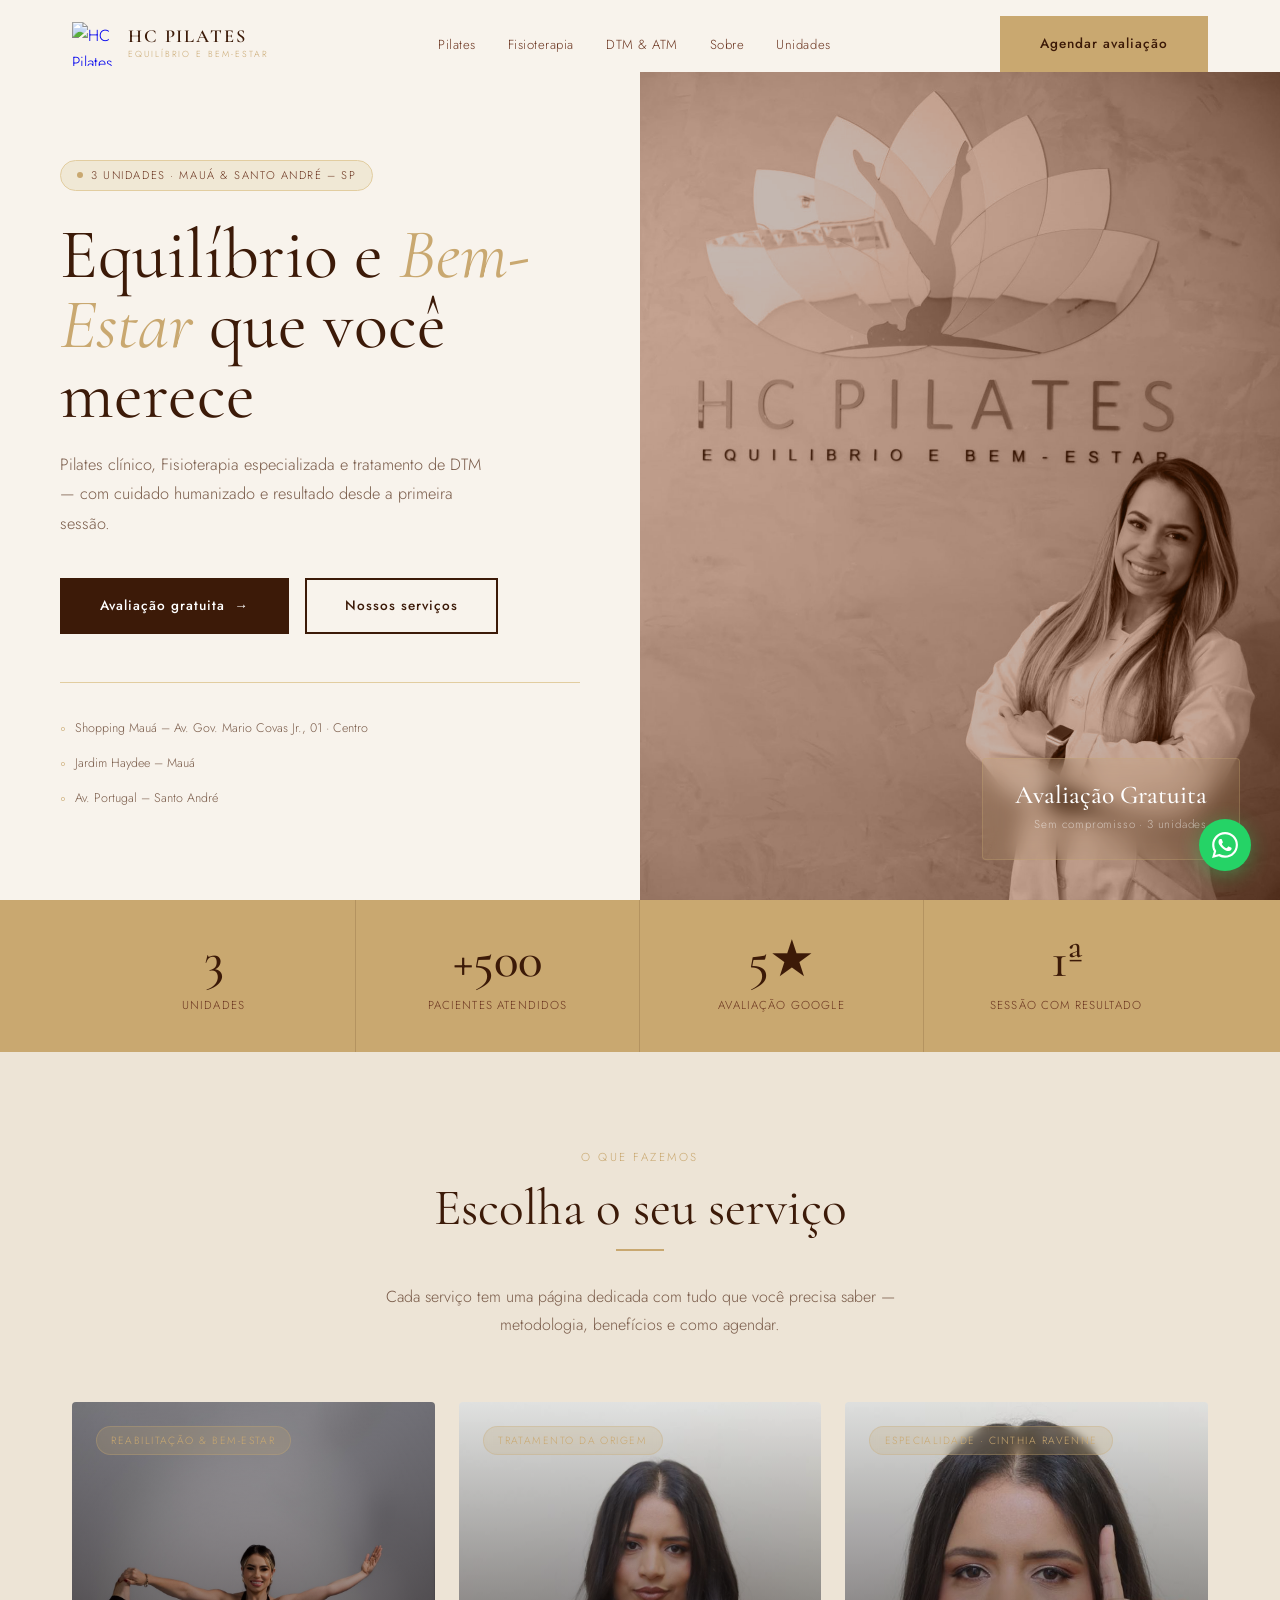
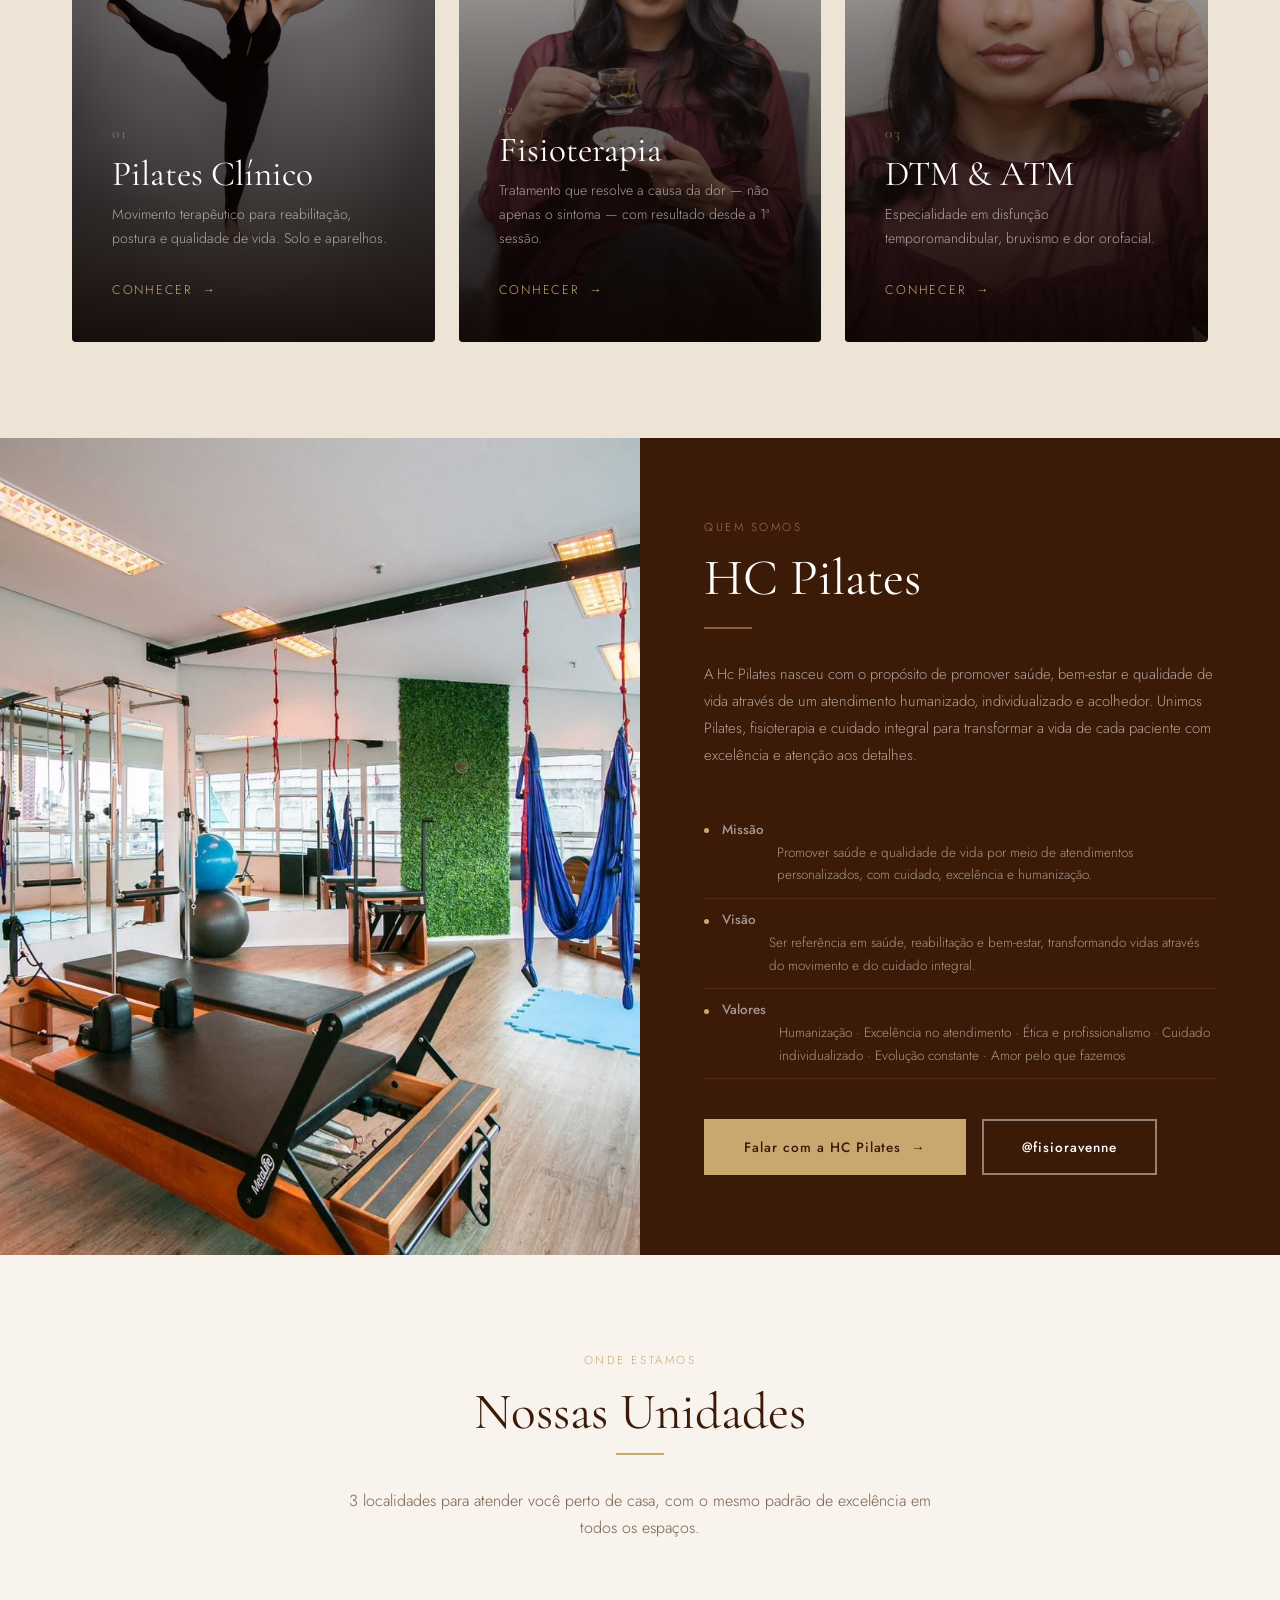
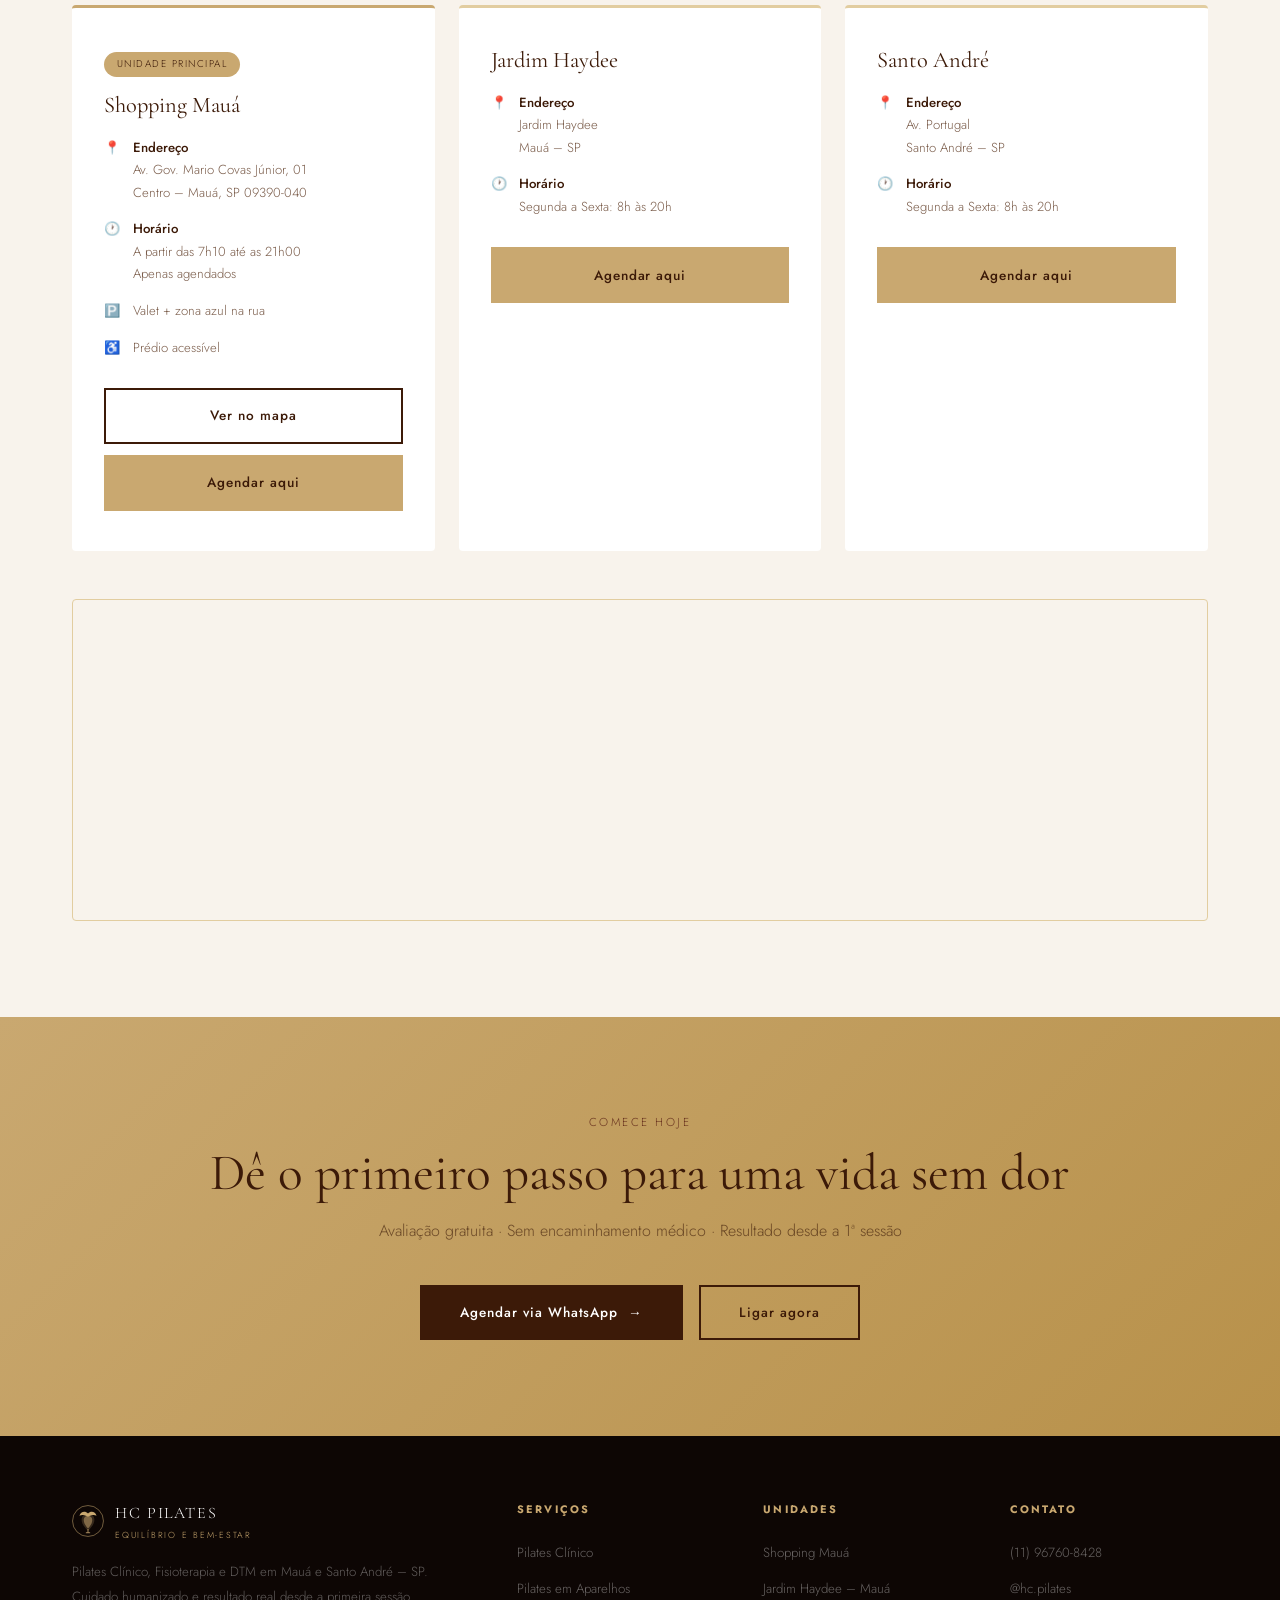
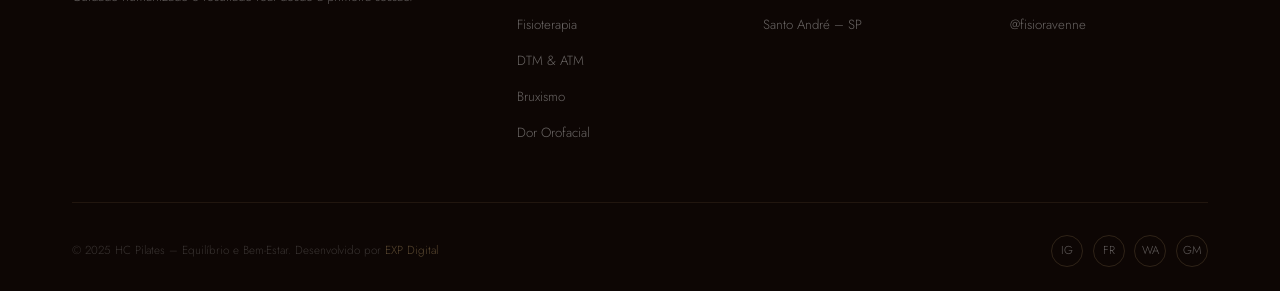
==== commit c2a8d2d5: "Usa fotos/logo.avif como logo em todas as páginas Co-Authored-By: Claude Sonnet 4.6 <noreply@anthrop" ====
--- a/index.html
+++ b/index.html
@@ -81,7 +81,7 @@
 <nav id="nav">
   <div class="container nav-inner">
     <a href="index.html" class="nav-logo">
-      <img src="fotos/logo-hc.avif" alt="HC Pilates" style="width:44px;height:44px;object-fit:contain;"/>
+      <img src="fotos/logo.avif" alt="HC Pilates" style="width:44px;height:44px;object-fit:contain;"/>
       <div>
         <span class="nav-logo-name">HC PILATES</span>
         <span class="nav-logo-tag">Equilíbrio e Bem-Estar</span>
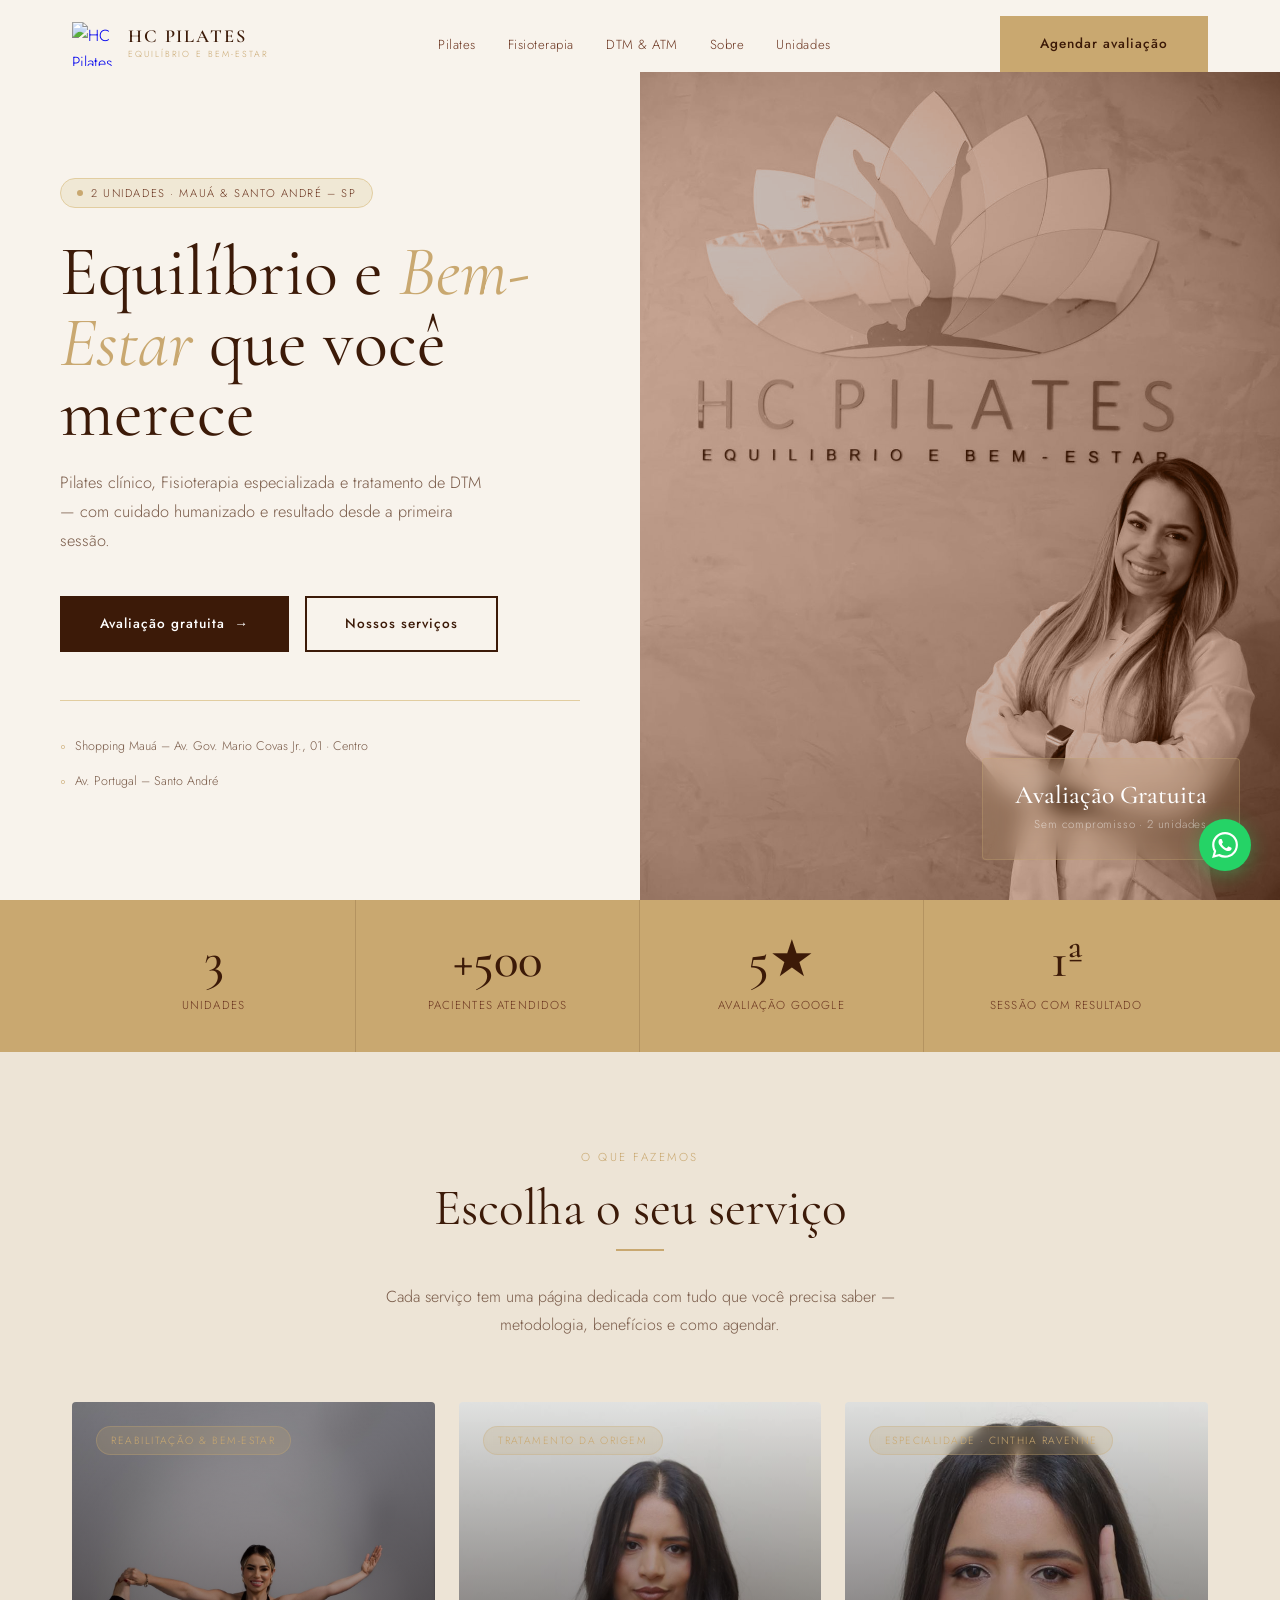
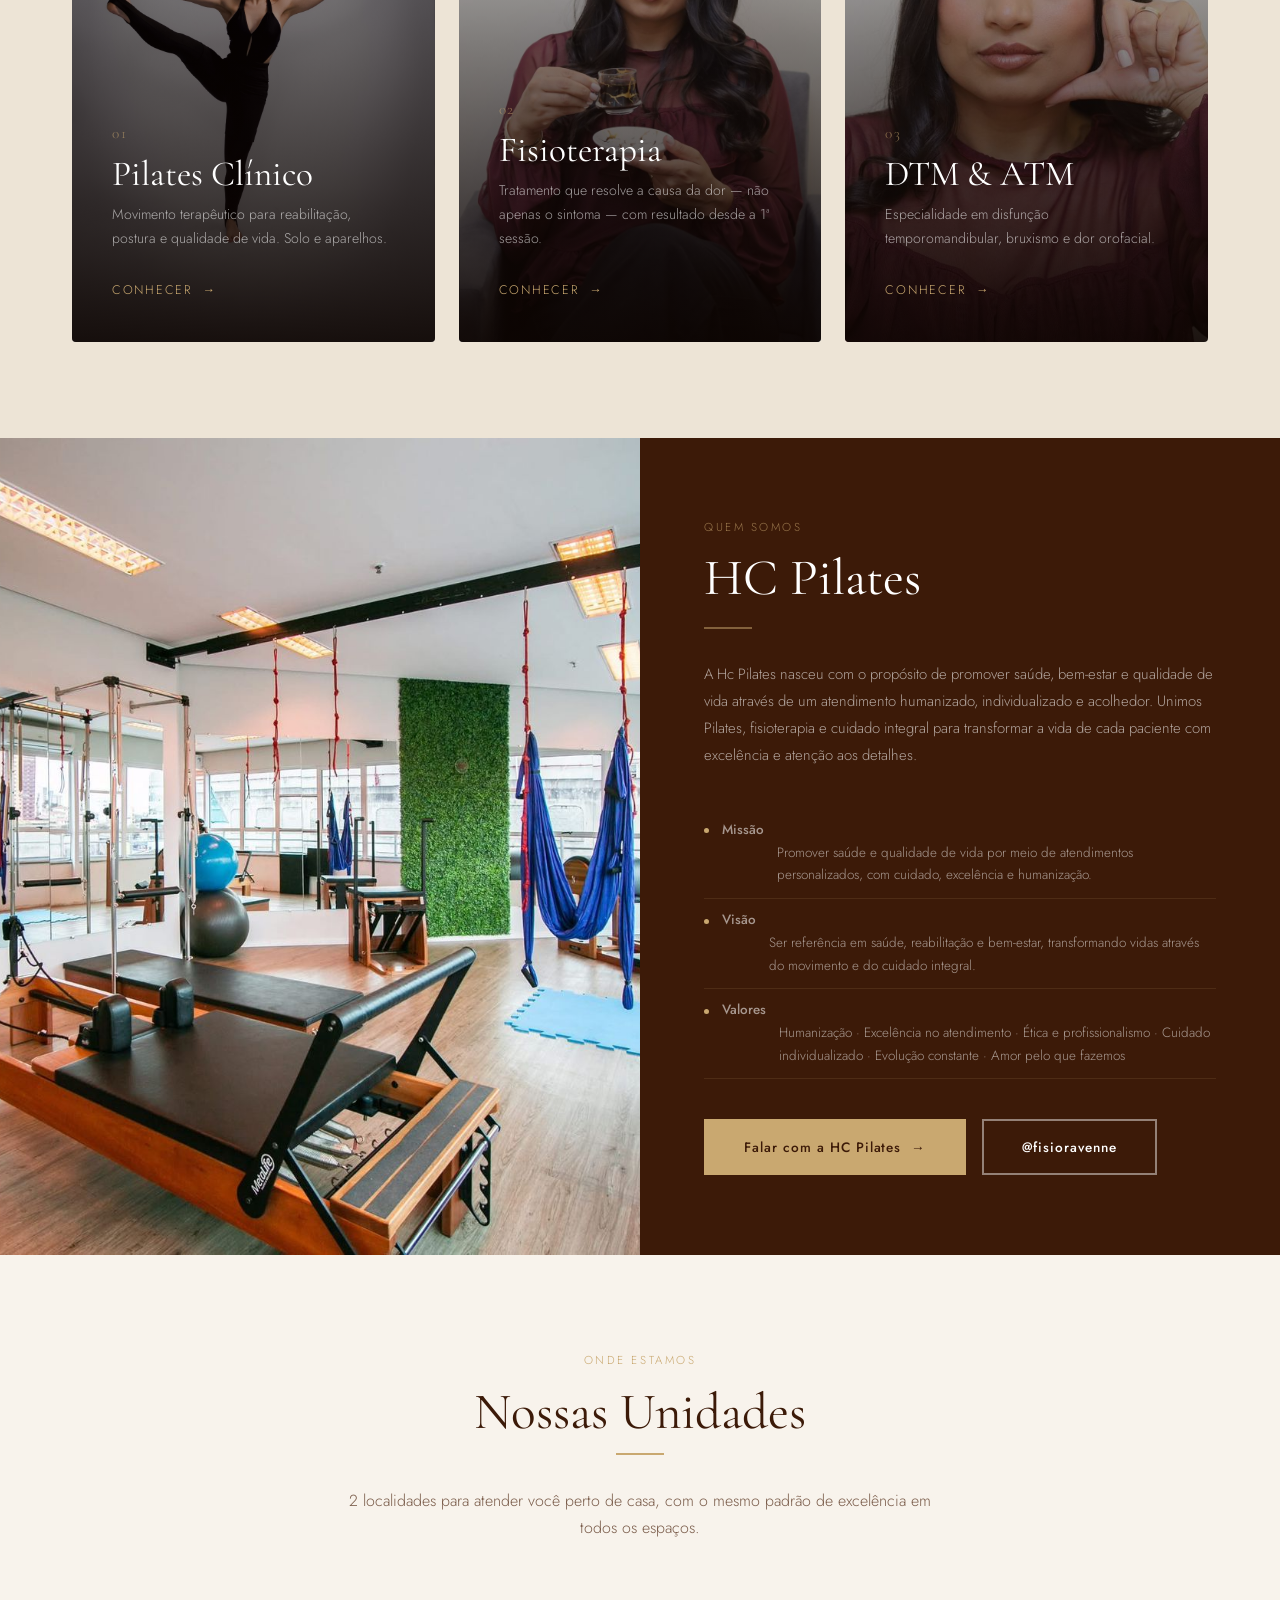
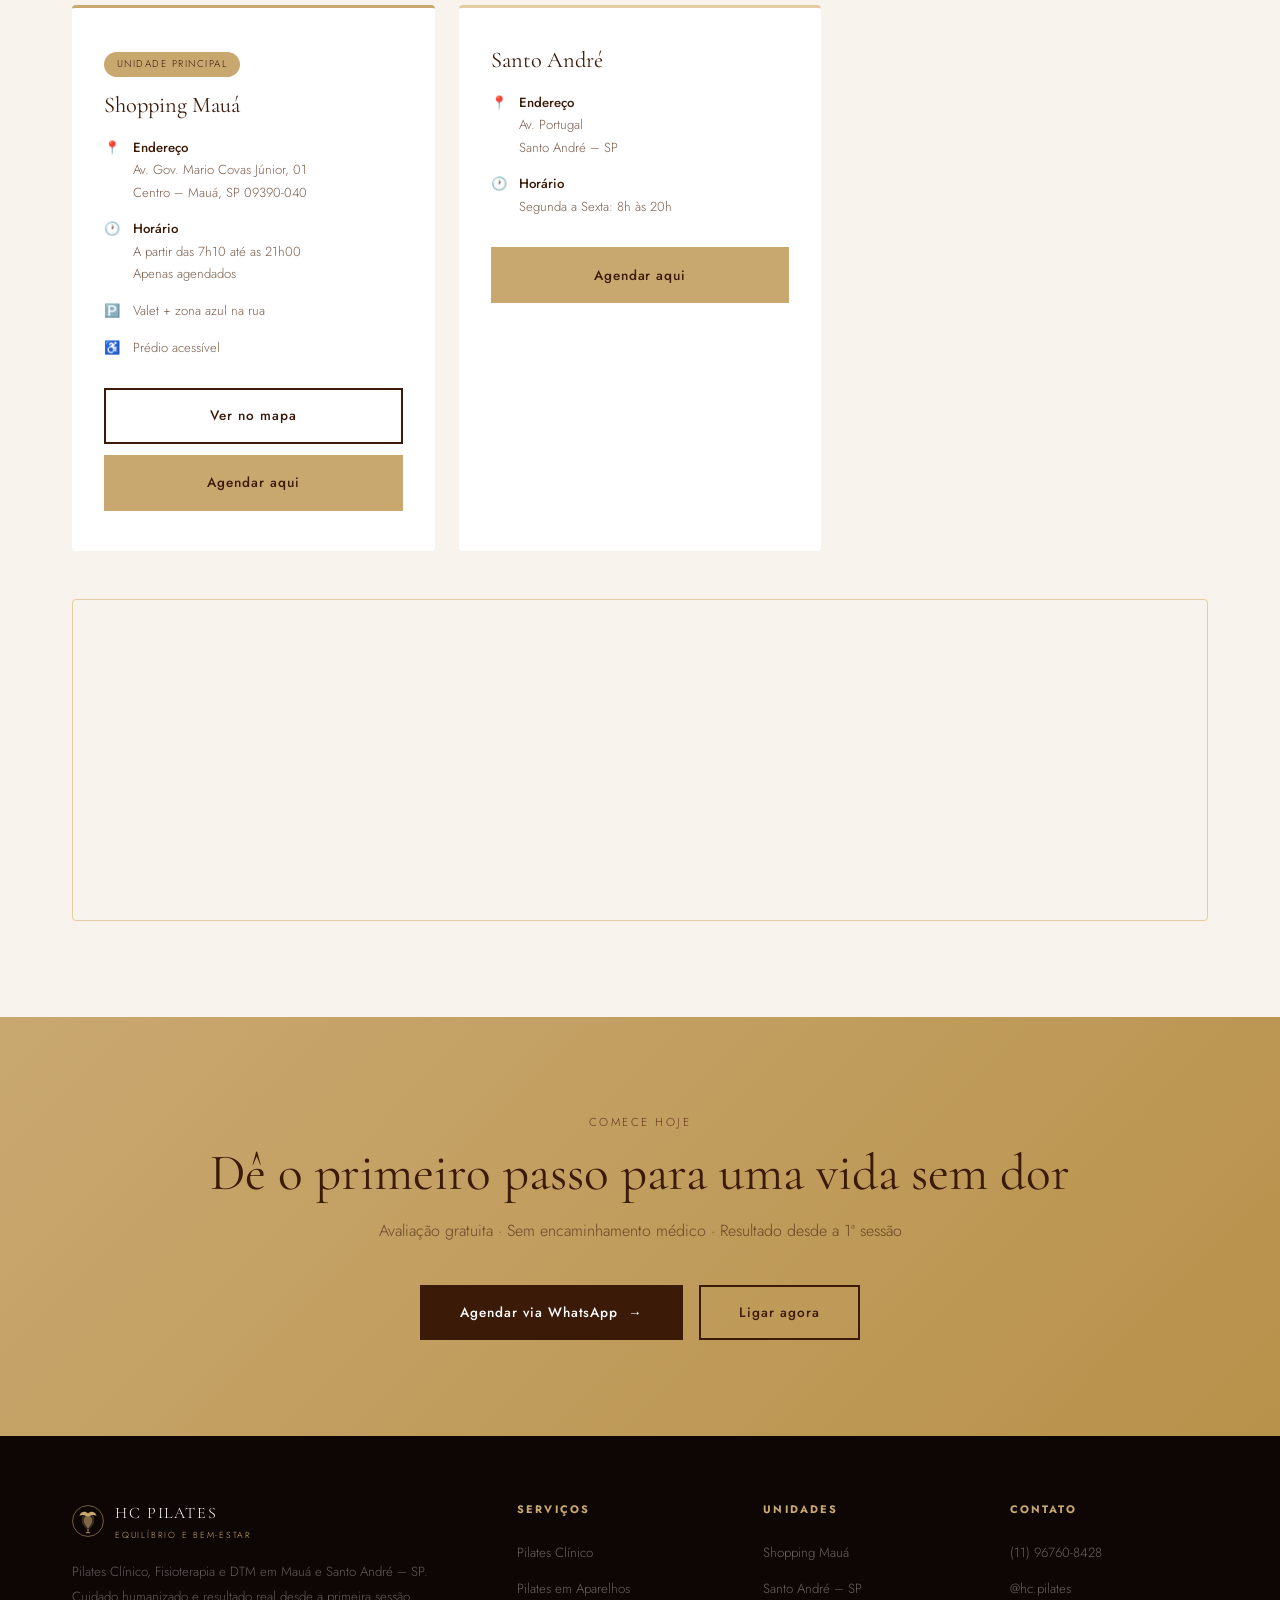
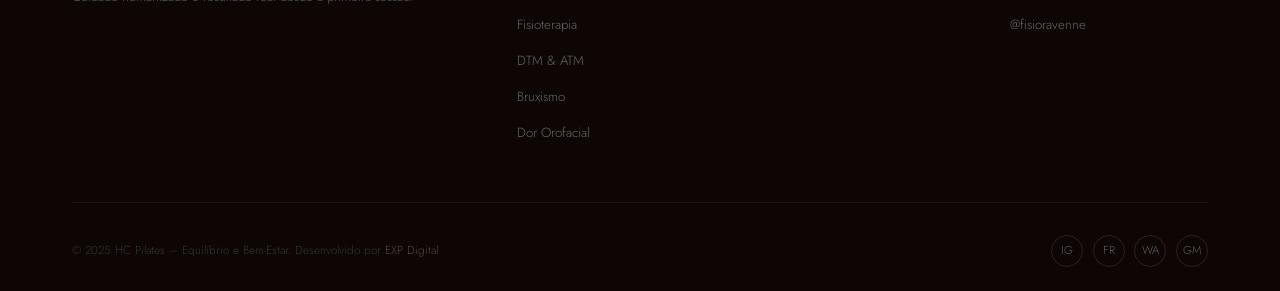
==== commit 9f6c3579: "Remove unidade Jardim Haydee do site Remove o card e todas as menções à unidade Jardim Haydee (hero," ====
--- a/index.html
+++ b/index.html
@@ -4,7 +4,7 @@
   <meta charset="UTF-8"/>
   <meta name="viewport" content="width=device-width, initial-scale=1.0"/>
   <title>HC Pilates – Equilíbrio e Bem-Estar | Pilates, Fisioterapia e DTM em Mauá e Santo André</title>
-  <meta name="description" content="HC Pilates: Pilates clínico, Fisioterapia e tratamento de DTM e Bruxismo. 3 unidades em Mauá (Shopping e Jd. Haydee) e Santo André – SP. Avaliação gratuita."/>
+  <meta name="description" content="HC Pilates: Pilates clínico, Fisioterapia e tratamento de DTM e Bruxismo. Unidades em Mauá (Shopping) e Santo André – SP. Avaliação gratuita."/>
   <meta name="keywords" content="pilates mauá, fisioterapia mauá, DTM mauá, bruxismo mauá, pilates shopping mauá, pilates santo andré"/>
   <link rel="preconnect" href="https://fonts.googleapis.com"/>
   <link rel="preconnect" href="https://fonts.gstatic.com" crossorigin/>
@@ -117,7 +117,7 @@
 <div class="home-hero">
   <div class="container" style="display:flex;align-items:center;">
     <div class="home-hero__left-inner">
-      <div class="home-hero__tag">3 Unidades · Mauá & Santo André – SP</div>
+      <div class="home-hero__tag">2 Unidades · Mauá & Santo André – SP</div>
       <h1>Equilíbrio e <em>Bem-Estar</em> que você merece</h1>
       <p class="home-hero__desc">Pilates clínico, Fisioterapia especializada e tratamento de DTM — com cuidado humanizado e resultado desde a primeira sessão.</p>
       <div class="home-hero__btns">
@@ -126,7 +126,6 @@
       </div>
       <div class="home-hero__units">
         <span class="home-hero__unit">Shopping Mauá – Av. Gov. Mario Covas Jr., 01 · Centro</span>
-        <span class="home-hero__unit">Jardim Haydee – Mauá</span>
         <span class="home-hero__unit">Av. Portugal – Santo André</span>
       </div>
     </div>
@@ -135,7 +134,7 @@
     <img src="fotos/hc-pilates-logo-wall.jpeg" alt="Cinthia Ravenne – HC Pilates"/>
     <div class="home-hero__badge">
       <strong>Avaliação Gratuita</strong>
-      <span>Sem compromisso · 3 unidades</span>
+      <span>Sem compromisso · 2 unidades</span>
     </div>
   </div>
 </div>
@@ -237,7 +236,7 @@
       <span class="label">Onde estamos</span>
       <h2>Nossas Unidades</h2>
       <div class="divider divider--center"></div>
-      <p>3 localidades para atender você perto de casa, com o mesmo padrão de excelência em todos os espaços.</p>
+      <p>2 localidades para atender você perto de casa, com o mesmo padrão de excelência em todos os espaços.</p>
     </div>
     <div class="units-grid">
 
@@ -266,21 +265,6 @@
         <div class="unit-btns">
           <a href="https://www.google.com/maps?q=Av.+Gov.+Mario+Covas+J%C3%BAnior,+01+-+Centro,+Mau%C3%A1+-+SP,+09390-040" target="_blank" class="btn btn--outline">Ver no mapa</a>
           <a href="https://api.whatsapp.com/send/?phone=5511967608428&text=Olá!%20Quero%20agendar%20na%20unidade%20Shopping%20Mauá." class="btn btn--gold">Agendar aqui</a>
-        </div>
-      </div>
-
-      <div class="unit-card">
-        <h3>Jardim Haydee</h3>
-        <div class="unit-detail">
-          <span class="unit-detail-icon">📍</span>
-          <div><strong>Endereço</strong><span>Jardim Haydee<br/>Mauá – SP</span></div>
-        </div>
-        <div class="unit-detail">
-          <span class="unit-detail-icon">🕐</span>
-          <div><strong>Horário</strong><span>Segunda a Sexta: 8h às 20h</span></div>
-        </div>
-        <div class="unit-btns">
-          <a href="https://api.whatsapp.com/send/?phone=5511967608428&text=Olá!%20Quero%20agendar%20na%20unidade%20Jardim%20Haydee%20-%20Mauá." class="btn btn--gold">Agendar aqui</a>
         </div>
       </div>
 
@@ -353,7 +337,6 @@
         <h5>Unidades</h5>
         <ul>
           <li><a href="#unidades">Shopping Mauá</a></li>
-          <li><a href="#unidades">Jardim Haydee – Mauá</a></li>
           <li><a href="#unidades">Santo André – SP</a></li>
         </ul>
       </div>
